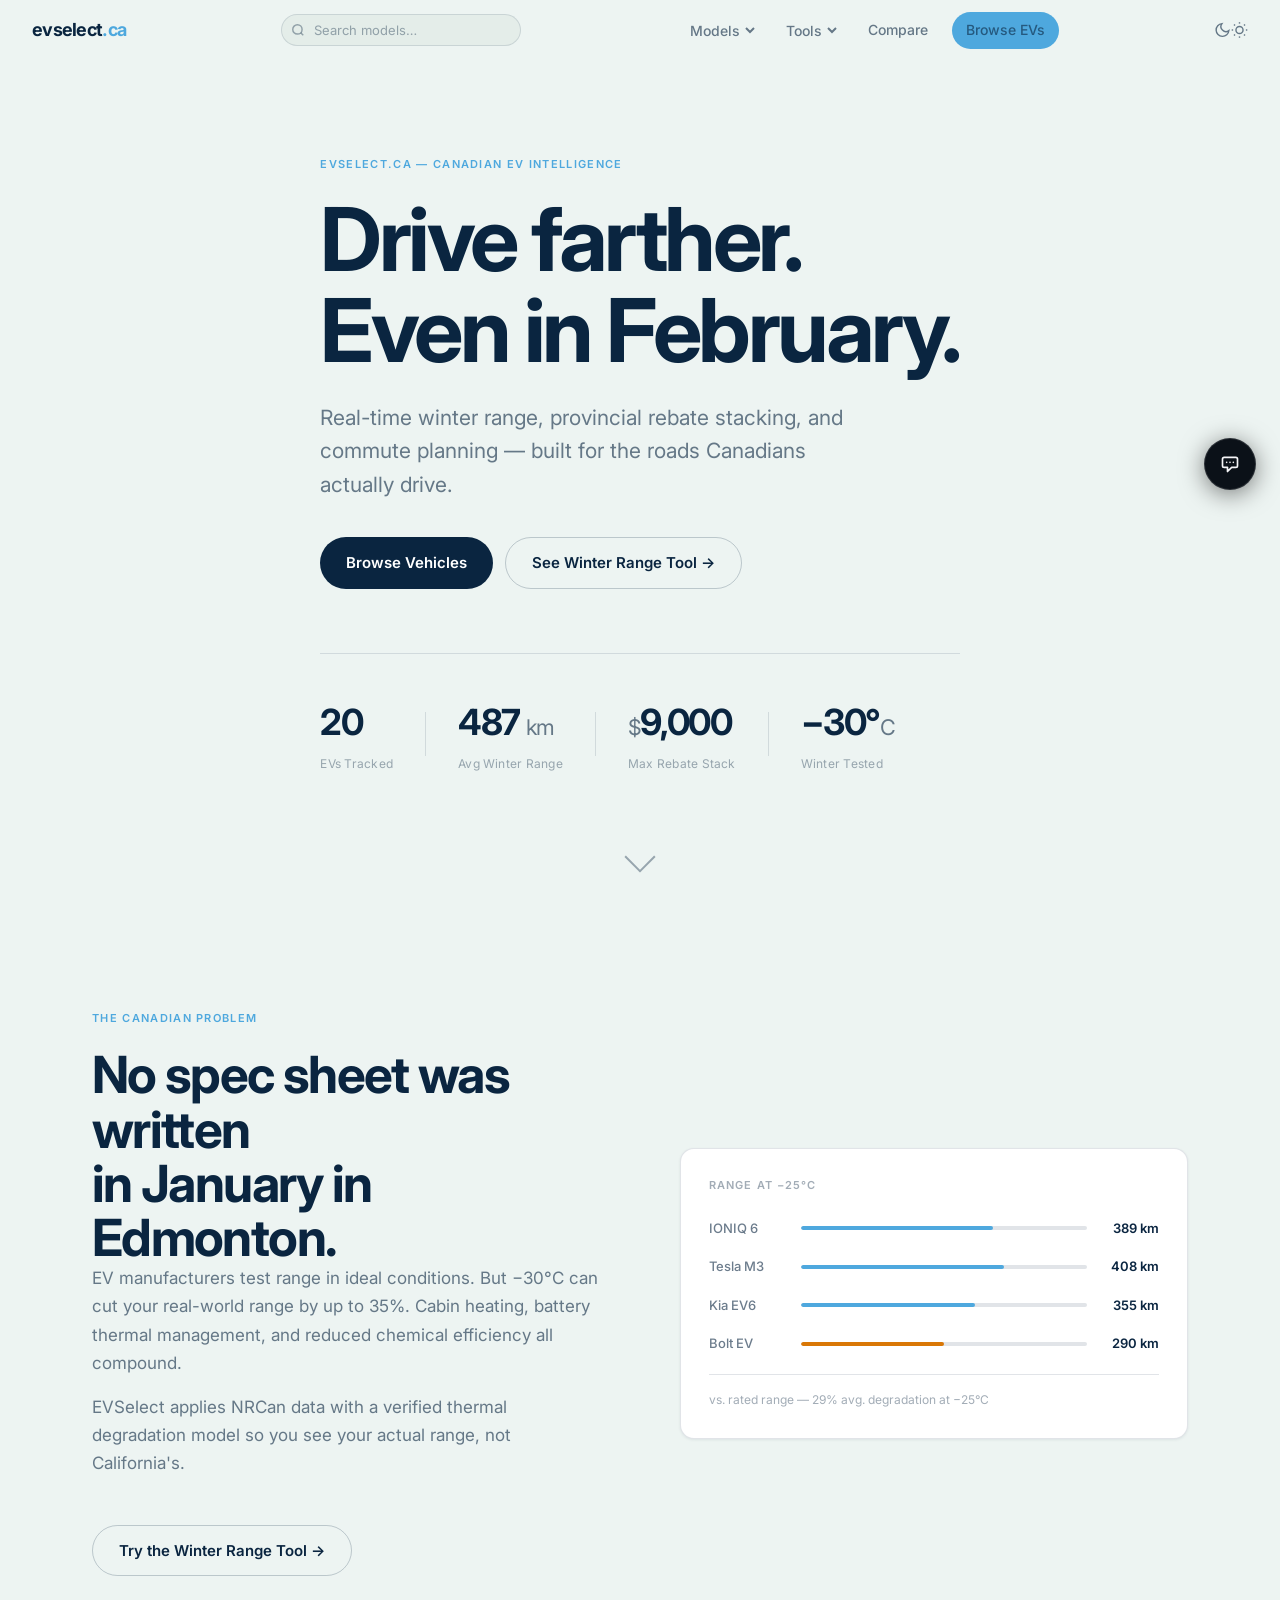
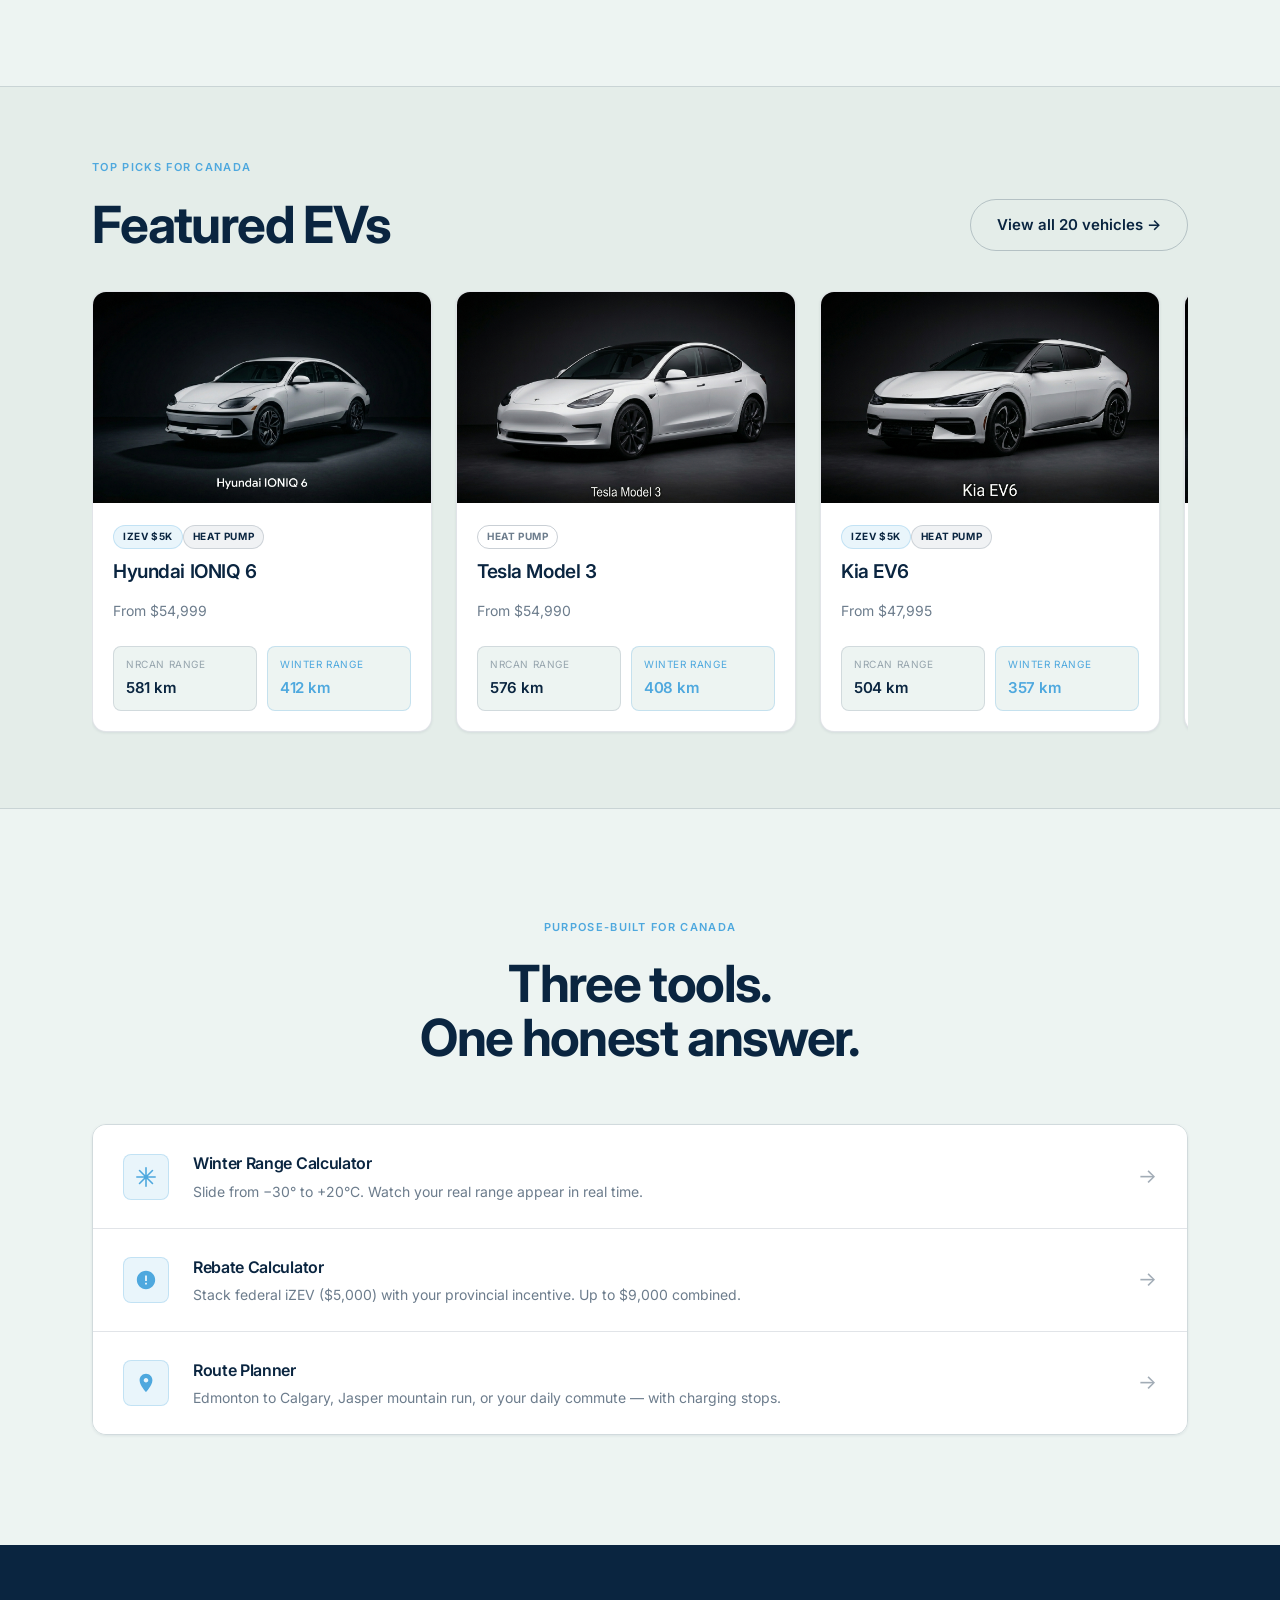
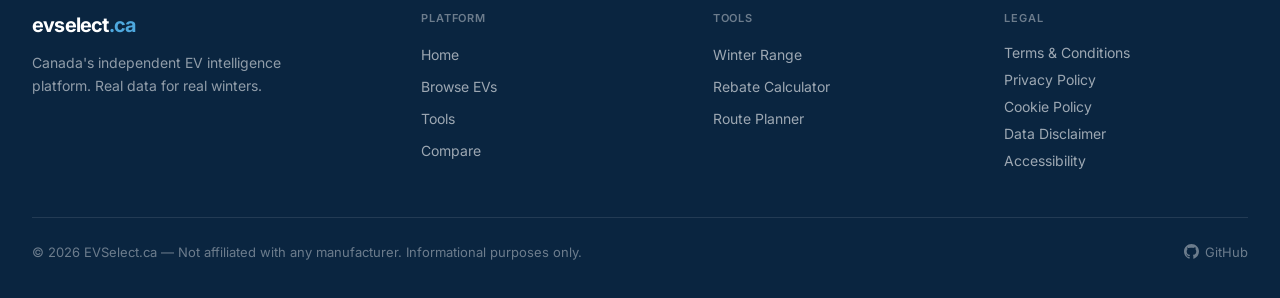
==== index.html @ baa6e37b "first commit" ====
<!DOCTYPE html>
<html lang="en">
<head>
  <meta charset="UTF-8"/>
  <meta name="viewport" content="width=device-width,initial-scale=1.0"/>
  <title>EVSelect.ca — Canada's EV Intelligence Platform</title>
  <meta name="description" content="Real-time EV winter range, provincial rebates, and commute planning for Canadian buyers."/>
  <meta name="author" content="EVSelect.ca"/>
  <meta property="og:title" content="EVSelect.ca — Canada's EV Intelligence Platform"/>
  <meta property="og:description" content="Real-time EV winter range, provincial rebates, and commute planning for Canadian buyers."/>
  <meta property="og:type" content="website"/>
  <meta name="robots" content="index,follow"/>
  <link rel="icon" type="image/png" href="evcarslogo.png"/>
  <link rel="preconnect" href="https://fonts.googleapis.com"/>
  <link rel="preconnect" href="https://fonts.gstatic.com" crossorigin/>
  <link href="https://fonts.googleapis.com/css2?family=Inter:ital,opsz,wght@0,14..32,300..800;1,14..32,400&display=swap" rel="stylesheet"/>
  <link rel="stylesheet" href="shared/style.css"/>
  <script>if(localStorage.getItem('evs-theme')==='dark')document.documentElement.setAttribute('data-theme','dark');</script>
</head>
<body class="page-index">
<nav id="evs-nav" role="navigation" aria-label="Main navigation">
  <div class="nav-inner">
    <a href="index.html" class="nav-logo" aria-label="EVSelect home">evselect<span>.ca</span></a>
    <div class="nav-search-wrap">
      <svg class="nav-search-icon" width="14" height="14" viewBox="0 0 24 24" fill="none" stroke="currentColor" stroke-width="2.5" aria-hidden="true"><circle cx="11" cy="11" r="8"/><path d="m21 21-4.35-4.35"/></svg>
      <input id="navSearchInput" type="search" class="nav-search" placeholder="Search models&#x2026;" autocomplete="off" aria-label="Search vehicles"/>
    </div>
    <div class="nav-links" id="navLinks">
      <div class="nav-dropdown-wrap" id="modelsDropdown">
        <button class="nav-dropdown-btn" aria-haspopup="true" aria-expanded="false" id="modelsBtn">
          Models
          <svg class="nav-dropdown-arrow" viewBox="0 0 12 12" fill="none" stroke="currentColor" stroke-width="2" aria-hidden="true"><path d="M2 4l4 4 4-4"/></svg>
        </button>
        <div class="nav-dropdown-menu" role="menu" id="modelsMenu">
          <div class="nav-dropdown-section">Browse All</div>
          <a href="vehicles.html" class="nav-dropdown-item" role="menuitem">All Electric Vehicles</a>
          <div class="nav-dropdown-divider"></div>
          <div class="nav-dropdown-section">Models</div>
          <a href="vehicles.html?q=Tesla+Model+Y" class="nav-dropdown-item" role="menuitem">Tesla Model Y</a>
          <a href="vehicles.html?q=Tesla+Model+3" class="nav-dropdown-item" role="menuitem">Tesla Model 3</a>
          <a href="vehicles.html?q=Hyundai+IONIQ+6" class="nav-dropdown-item" role="menuitem">Hyundai IONIQ 6</a>
          <a href="vehicles.html?q=Hyundai+IONIQ+5" class="nav-dropdown-item" role="menuitem">Hyundai IONIQ 5</a>
          <a href="vehicles.html?q=Kia+EV6" class="nav-dropdown-item" role="menuitem">Kia EV6</a>
          <a href="vehicles.html?q=Kia+EV9" class="nav-dropdown-item" role="menuitem">Kia EV9</a>
          <a href="vehicles.html?q=Chevrolet+Bolt" class="nav-dropdown-item" role="menuitem">Chevrolet Bolt EV</a>
          <a href="vehicles.html?q=Chevrolet+Equinox" class="nav-dropdown-item" role="menuitem">Chevrolet Equinox EV</a>
          <a href="vehicles.html?q=Ford+Mustang" class="nav-dropdown-item" role="menuitem">Ford Mustang Mach-E</a>
          <a href="vehicles.html?q=Volkswagen+ID.4" class="nav-dropdown-item" role="menuitem">Volkswagen ID.4</a>
          <a href="vehicles.html?q=Nissan+Ariya" class="nav-dropdown-item" role="menuitem">Nissan Ariya</a>
          <a href="vehicles.html?q=Nissan+LEAF" class="nav-dropdown-item" role="menuitem">Nissan LEAF</a>
          <a href="vehicles.html?q=BMW+i4" class="nav-dropdown-item" role="menuitem">BMW i4</a>
          <a href="vehicles.html?q=BMW+iX" class="nav-dropdown-item" role="menuitem">BMW iX</a>
          <a href="vehicles.html?q=Polestar+2" class="nav-dropdown-item" role="menuitem">Polestar 2</a>
          <a href="vehicles.html?q=Hyundai+Kona" class="nav-dropdown-item" role="menuitem">Hyundai Kona Electric</a>
          <a href="vehicles.html?q=Rivian+R1T" class="nav-dropdown-item" role="menuitem">Rivian R1T</a>
          <a href="vehicles.html?q=Subaru+Solterra" class="nav-dropdown-item" role="menuitem">Subaru Solterra</a>
          <a href="vehicles.html?q=Toyota+bZ4X" class="nav-dropdown-item" role="menuitem">Toyota bZ4X</a>
          <a href="vehicles.html?q=Volvo+EX40" class="nav-dropdown-item" role="menuitem">Volvo EX40</a>
          <a href="vehicles.html" class="nav-see-all">See all models &rarr;</a>
        </div>
      </div>
      <div class="nav-dropdown-wrap">
        <button class="nav-dropdown-btn" aria-haspopup="true" aria-expanded="false">
          Tools
          <svg class="nav-dropdown-arrow" viewBox="0 0 12 12" fill="none" stroke="currentColor" stroke-width="2" aria-hidden="true"><path d="M2 4l4 4 4-4"/></svg>
        </button>
        <div class="nav-dropdown-menu" role="menu">
          <div class="nav-dropdown-section">EV Tools</div>
          <a href="tools.html" class="nav-dropdown-item" role="menuitem">All Tools</a>
          <div class="nav-dropdown-divider"></div>
          <a href="tools.html#winter" class="nav-dropdown-item" role="menuitem">
            ❄️ Winter Range Calculator
          </a>
          <a href="tools.html#rebate" class="nav-dropdown-item" role="menuitem">
            💰 Rebate Calculator
          </a>
          <a href="tools.html#route" class="nav-dropdown-item" role="menuitem">
            🗺️ Route Planner
          </a>
        </div>
      </div><a href="compare.html">Compare</a>
      <a href="vehicles.html" class="nav-cta">Browse EVs</a>
    </div>
    <button class="nav-theme-btn" id="themeToggle" aria-label="Toggle dark/light mode">
      <svg class="icon-moon" width="18" height="18" viewBox="0 0 24 24" fill="none" stroke="currentColor" stroke-width="2" aria-hidden="true"><path d="M21 12.79A9 9 0 1 1 11.21 3 7 7 0 0 0 21 12.79z"/></svg>
      <svg class="icon-sun" width="18" height="18" viewBox="0 0 24 24" fill="none" stroke="currentColor" stroke-width="2" aria-hidden="true"><circle cx="12" cy="12" r="5"/><line x1="12" y1="1" x2="12" y2="3"/><line x1="12" y1="21" x2="12" y2="23"/><line x1="4.22" y1="4.22" x2="5.64" y2="5.64"/><line x1="18.36" y1="18.36" x2="19.78" y2="19.78"/><line x1="1" y1="12" x2="3" y2="12"/><line x1="21" y1="12" x2="23" y2="12"/><line x1="4.22" y1="19.78" x2="5.64" y2="18.36"/><line x1="18.36" y1="5.64" x2="19.78" y2="4.22"/></svg>
    </button>
    <button class="nav-mob" id="mobBtn" aria-label="Open menu" aria-expanded="false" aria-controls="navLinks">
      <svg width="22" height="22" viewBox="0 0 22 22" fill="none" stroke="currentColor" stroke-width="2" aria-hidden="true"><path d="M3 6h16M3 11h16M3 16h16"/></svg>
    </button>
  </div>
</nav>

<!-- ── HERO ──────────────────────────────────────────────── -->
<section class="hero" aria-labelledby="heroTitle">

  <div class="wrap hero-inner">
    <div class="eyebrow" data-reveal>evselect.ca &mdash; Canadian EV Intelligence</div>
    <h1 id="heroTitle" class="hero-title" data-reveal data-delay="1">
      Drive farther.<br>Even in February.
    </h1>
    <p class="hero-sub" data-reveal data-delay="2">
      Real-time winter range, provincial rebate stacking, and commute planning &mdash; built for the roads Canadians actually drive.
    </p>
    <div class="hero-ctas" data-reveal data-delay="3">
      <a href="vehicles.html" class="btn btn-primary">Browse Vehicles</a>
      <a href="tools.html" class="btn btn-ghost">See Winter Range Tool &rarr;</a>
    </div>
    <div class="hero-stats" data-reveal data-delay="4">
      <div class="hstat">
        <div class="hstat-num"><span class="count" data-to="20">0</span></div>
        <div class="hstat-label">EVs Tracked</div>
      </div>
      <div class="hstat-div" aria-hidden="true"></div>
      <div class="hstat">
        <div class="hstat-num"><span class="count" data-to="487">0</span> <span class="hstat-unit">km</span></div>
        <div class="hstat-label">Avg Winter Range</div>
      </div>
      <div class="hstat-div" aria-hidden="true"></div>
      <div class="hstat">
        <div class="hstat-num"><span class="hstat-unit">$</span><span class="count" data-to="9000">0</span></div>
        <div class="hstat-label">Max Rebate Stack</div>
      </div>
      <div class="hstat-div" aria-hidden="true"></div>
      <div class="hstat">
        <div class="hstat-num">&minus;30&deg;<span class="hstat-unit">C</span></div>
        <div class="hstat-label">Winter Tested</div>
      </div>
    </div>
  </div>
  <div class="scroll-cue" aria-hidden="true"><div class="sc-arrow"></div></div>
</section>

<!-- ── THE WINTER TRUTH ───────────────────────────────────── -->
<section class="section" id="winter-truth" aria-labelledby="winterTruthTitle">
  <div class="wrap">
    <div class="wt-grid">
      <div class="wt-text">
        <span class="eyebrow" data-reveal>The Canadian Problem</span>
        <h2 id="winterTruthTitle" class="section-title" data-reveal data-delay="1">
          No spec sheet was written<br>in January in Edmonton.
        </h2>
        <p class="wt-body" data-reveal data-delay="2">
          EV manufacturers test range in ideal conditions. But &minus;30&deg;C can cut your real-world range by up to 35%. Cabin heating, battery thermal management, and reduced chemical efficiency all compound.
        </p>
        <p class="wt-body" data-reveal data-delay="3">
          EVSelect applies NRCan data with a verified thermal degradation model so you see your actual range, not California's.
        </p>
        <a href="tools.html#winter" class="btn btn-ghost" data-reveal data-delay="4" style="margin-top:32px;display:inline-flex">Try the Winter Range Tool &rarr;</a>
      </div>
      <div class="wt-visual" data-reveal data-delay="2">
        <div class="wt-card">
          <div class="wt-card-label">Range at &minus;25&deg;C</div>
          <div class="wt-bars">
            <div class="wt-bar-row">
              <div class="wt-bar-name">IONIQ 6</div>
              <div class="wt-bar-track">
                <div class="wt-bar-fill" style="width:0%" data-w="67%"></div>
              </div>
              <div class="wt-bar-val">389 km</div>
            </div>
            <div class="wt-bar-row">
              <div class="wt-bar-name">Tesla M3</div>
              <div class="wt-bar-track">
                <div class="wt-bar-fill" style="width:0%" data-w="71%"></div>
              </div>
              <div class="wt-bar-val">408 km</div>
            </div>
            <div class="wt-bar-row">
              <div class="wt-bar-name">Kia EV6</div>
              <div class="wt-bar-track">
                <div class="wt-bar-fill" style="width:0%" data-w="61%"></div>
              </div>
              <div class="wt-bar-val">355 km</div>
            </div>
            <div class="wt-bar-row">
              <div class="wt-bar-name">Bolt EV</div>
              <div class="wt-bar-track">
                <div class="wt-bar-fill amber" style="width:0%" data-w="50%"></div>
              </div>
              <div class="wt-bar-val">290 km</div>
            </div>
          </div>
          <div class="wt-note">vs. rated range &mdash; 29% avg. degradation at &minus;25&deg;C</div>
        </div>
      </div>
    </div>
  </div>
</section>

<!-- ── FEATURED VEHICLES ──────────────────────────────────── -->
<section class="section-sm featured-section" aria-labelledby="featuredTitle">
  <div class="wrap">
    <div style="display:flex;align-items:flex-end;justify-content:space-between;margin-bottom:40px;flex-wrap:wrap;gap:16px">
      <div>
        <span class="eyebrow" data-reveal>Top Picks for Canada</span>
        <h2 id="featuredTitle" class="section-title" data-reveal data-delay="1">Featured EVs</h2>
      </div>
      <a href="vehicles.html" class="btn btn-ghost" data-reveal data-delay="2">View all 20 vehicles &rarr;</a>
    </div>
    <div class="carousel" id="featuredCarousel" role="list" aria-label="Featured electric vehicles">
      <div class="carousel-item ev-card" role="listitem">
        <div class="ev-card-img-wrap"><img src="IONIQ6WM.png" alt="Hyundai IONIQ 6" class="ev-card-img" loading="lazy" onerror="this.src='evcarslogo.png';this.style.objectFit='contain';this.style.padding='32px';this.style.opacity='.3'"/></div>
        <div class="ev-card-body">
          <div class="ev-card-meta"><span class="badge badge-g">iZEV $5k</span><span class="badge badge-b">Heat Pump</span></div>
          <h3 class="card-title">Hyundai IONIQ 6</h3>
          <p class="fg2" style="font-size:14px;margin-top:4px">From $54,999</p>
          <div class="stat-grid" style="margin-top:12px">
            <div class="stat-cell"><div class="stat-label">NRCan Range</div><div class="stat-val">581 km</div></div>
            <div class="stat-cell" style="border-color:var(--accent-g)"><div class="stat-label" style="color:var(--accent)">Winter Range</div><div class="stat-val" style="color:var(--accent)">412 km</div></div>
          </div>
        </div>
      </div>
      <div class="carousel-item ev-card" role="listitem">
        <div class="ev-card-img-wrap"><img src="TeslaModel3WM.png" alt="Tesla Model 3" class="ev-card-img" loading="lazy" onerror="this.src='evcarslogo.png';this.style.objectFit='contain';this.style.padding='32px';this.style.opacity='.3'"/></div>
        <div class="ev-card-body">
          <div class="ev-card-meta"><span class="badge badge-o">Heat Pump</span></div>
          <h3 class="card-title">Tesla Model 3</h3>
          <p class="fg2" style="font-size:14px;margin-top:4px">From $54,990</p>
          <div class="stat-grid" style="margin-top:12px">
            <div class="stat-cell"><div class="stat-label">NRCan Range</div><div class="stat-val">576 km</div></div>
            <div class="stat-cell" style="border-color:var(--accent-g)"><div class="stat-label" style="color:var(--accent)">Winter Range</div><div class="stat-val" style="color:var(--accent)">408 km</div></div>
          </div>
        </div>
      </div>
      <div class="carousel-item ev-card" role="listitem">
        <div class="ev-card-img-wrap"><img src="KiaEV6WM.png" alt="Kia EV6" class="ev-card-img" loading="lazy" onerror="this.src='evcarslogo.png';this.style.objectFit='contain';this.style.padding='32px';this.style.opacity='.3'"/></div>
        <div class="ev-card-body">
          <div class="ev-card-meta"><span class="badge badge-g">iZEV $5k</span><span class="badge badge-b">Heat Pump</span></div>
          <h3 class="card-title">Kia EV6</h3>
          <p class="fg2" style="font-size:14px;margin-top:4px">From $47,995</p>
          <div class="stat-grid" style="margin-top:12px">
            <div class="stat-cell"><div class="stat-label">NRCan Range</div><div class="stat-val">504 km</div></div>
            <div class="stat-cell" style="border-color:var(--accent-g)"><div class="stat-label" style="color:var(--accent)">Winter Range</div><div class="stat-val" style="color:var(--accent)">357 km</div></div>
          </div>
        </div>
      </div>
      <div class="carousel-item ev-card" role="listitem">
        <div class="ev-card-img-wrap"><img src="BMWi4WM.png" alt="BMW i4" class="ev-card-img" loading="lazy" onerror="this.src='evcarslogo.png';this.style.objectFit='contain';this.style.padding='32px';this.style.opacity='.3'"/></div>
        <div class="ev-card-body">
          <div class="ev-card-meta"><span class="badge badge-b">Heat Pump</span></div>
          <h3 class="card-title">BMW i4</h3>
          <p class="fg2" style="font-size:14px;margin-top:4px">From $72,900</p>
          <div class="stat-grid" style="margin-top:12px">
            <div class="stat-cell"><div class="stat-label">NRCan Range</div><div class="stat-val">590 km</div></div>
            <div class="stat-cell" style="border-color:var(--accent-g)"><div class="stat-label" style="color:var(--accent)">Winter Range</div><div class="stat-val" style="color:var(--accent)">418 km</div></div>
          </div>
        </div>
      </div>
    </div>
  </div>
</section>

<!-- ── TOOL TEASERS ───────────────────────────────────────── -->
<section class="section" aria-labelledby="toolsTitle">
  <div class="wrap">
    <div style="text-align:center;margin-bottom:60px">
      <span class="eyebrow" data-reveal>Purpose-Built for Canada</span>
      <h2 id="toolsTitle" class="section-title" data-reveal data-delay="1">Three tools.<br>One honest answer.</h2>
    </div>
    <div class="tools-teasers">
      <a href="tools.html#winter" class="tt-card" data-reveal>
        <div class="tt-icon">
          <svg width="22" height="22" viewBox="0 0 24 24" fill="none" stroke="currentColor" stroke-width="1.75" aria-hidden="true"><path stroke-linecap="round" stroke-linejoin="round" d="M12 2v20M4.93 4.93l14.14 14.14M2 12h20M4.93 19.07 19.07 4.93"/></svg>
        </div>
        <div>
          <div class="tt-title">Winter Range Calculator</div>
          <div class="tt-desc">Slide from &minus;30&deg; to +20&deg;C. Watch your real range appear in real time.</div>
        </div>
        <div class="tt-arrow">&rarr;</div>
      </a>
      <a href="tools.html#rebate" class="tt-card" data-reveal data-delay="1">
        <div class="tt-icon">
          <svg width="22" height="22" viewBox="0 0 24 24" fill="currentColor" aria-hidden="true"><path d="M12 2C6.48 2 2 6.48 2 12s4.48 10 10 10 10-4.48 10-10S17.52 2 12 2zm1 15h-2v-2h2v2zm0-4h-2V7h2v6z"/></svg>
        </div>
        <div>
          <div class="tt-title">Rebate Calculator</div>
          <div class="tt-desc">Stack federal iZEV ($5,000) with your provincial incentive. Up to $9,000 combined.</div>
        </div>
        <div class="tt-arrow">&rarr;</div>
      </a>
      <a href="tools.html#route" class="tt-card" data-reveal data-delay="2">
        <div class="tt-icon">
          <svg width="22" height="22" viewBox="0 0 24 24" fill="currentColor" aria-hidden="true"><path d="M12 2C8.13 2 5 5.13 5 9c0 5.25 7 13 7 13s7-7.75 7-13c0-3.87-3.13-7-7-7zm0 9.5c-1.38 0-2.5-1.12-2.5-2.5s1.12-2.5 2.5-2.5 2.5 1.12 2.5 2.5-1.12 2.5-2.5 2.5z"/></svg>
        </div>
        <div>
          <div class="tt-title">Route Planner</div>
          <div class="tt-desc">Edmonton to Calgary, Jasper mountain run, or your daily commute &mdash; with charging stops.</div>
        </div>
        <div class="tt-arrow">&rarr;</div>
      </a>
    </div>
  </div>
</section>

<style>
/* ── INDEX PAGE ── */
.hero{
  min-height:100svh;display:flex;align-items:center;
  padding:calc(var(--nav-h) + 48px) 0 80px;
  position:relative;
}
.hero-inner{position:relative;z-index:1}
.hero-title{margin-bottom:24px}
.hero-sub{
  font-size:clamp(17px,2.2vw,21px);color:var(--fg2);
  max-width:560px;line-height:1.6;margin-bottom:36px;
}
.hero-ctas{display:flex;gap:12px;flex-wrap:wrap;margin-bottom:64px}
.hero-stats{
  display:flex;align-items:center;gap:32px;flex-wrap:wrap;
  padding-top:40px;border-top:1px solid var(--border);
}
.hstat-num{font-size:clamp(24px,3.2vw,36px);font-weight:700;letter-spacing:-.04em;color:var(--navy)}
.hstat-unit{font-size:.6em;font-weight:400;color:var(--fg2)}
.hstat-label{font-size:12px;color:var(--fg3);margin-top:4px;letter-spacing:.02em}
.hstat-div{width:1px;height:44px;background:var(--border);flex-shrink:0}
@media(max-width:560px){.hstat-div{display:none}.hero-stats{gap:20px}}
.scroll-cue{
  position:absolute;bottom:32px;left:50%;translate:-50% 0;
  display:flex;flex-direction:column;align-items:center;
}
.sc-arrow{
  width:22px;height:22px;border-right:2px solid var(--fg3);
  border-bottom:2px solid var(--fg3);transform:rotate(45deg);
  animation:bounce 2s ease-in-out infinite;
}
@keyframes bounce{0%,100%{translate:0 0}50%{translate:0 8px}}
/* winter truth */
.wt-grid{display:grid;grid-template-columns:1fr 1fr;gap:80px;align-items:center}
@media(max-width:840px){.wt-grid{grid-template-columns:1fr;gap:48px}}
.wt-body{font-size:17px;color:var(--fg2);line-height:1.65;margin-bottom:16px}
.wt-card{
  background:var(--card);border:1px solid var(--border);
  border-radius:var(--r);padding:28px;box-shadow:var(--shadow-sm);
}
.wt-card-label{font-size:11px;font-weight:600;letter-spacing:.1em;text-transform:uppercase;color:var(--fg3);margin-bottom:24px}
.wt-bars{display:flex;flex-direction:column;gap:18px}
.wt-bar-row{display:grid;grid-template-columns:80px 1fr 60px;align-items:center;gap:12px}
.wt-bar-name{font-size:13px;font-weight:500;color:var(--fg2)}
.wt-bar-track{height:4px;background:var(--border);border-radius:99px;overflow:hidden}
.wt-bar-fill{height:100%;background:var(--accent);border-radius:99px;transition:width 1.2s cubic-bezier(.16,1,.3,1)}
.wt-bar-fill.amber{background:#d97706}
.wt-bar-val{font-size:13px;font-weight:600;color:var(--navy);text-align:right}
.wt-note{font-size:12px;color:var(--fg3);margin-top:20px;padding-top:16px;border-top:1px solid var(--border)}
/* featured */
.featured-section{background:var(--bg2);border-top:1px solid var(--border);border-bottom:1px solid var(--border)}
/* tool teasers */
.tools-teasers{display:flex;flex-direction:column;border:1px solid var(--border);border-radius:var(--r);overflow:hidden;box-shadow:var(--shadow-sm)}
.tt-card{
  display:flex;align-items:center;gap:24px;padding:26px 30px;
  background:var(--card);border:none;
  transition:background .2s;
  text-decoration:none;color:var(--navy);
}
.tt-card:hover{background:var(--bg2)}
.tt-card+.tt-card{border-top:1px solid var(--border)}
.tt-icon{
  width:46px;height:46px;border-radius:var(--r-sm);
  background:var(--accent-d);border:1px solid var(--accent-g);
  color:var(--accent);display:flex;align-items:center;justify-content:center;
  flex-shrink:0;
}
.tt-title{font-size:16px;font-weight:600;letter-spacing:-.02em;margin-bottom:4px;color:var(--navy)}
.tt-desc{font-size:14px;color:var(--fg2);line-height:1.5}
.tt-arrow{margin-left:auto;font-size:20px;color:var(--fg3);flex-shrink:0;transition:transform .2s,color .2s}
.tt-card:hover .tt-arrow{transform:translateX(4px);color:var(--accent)}
@media(max-width:560px){.tt-card{flex-wrap:wrap;gap:16px}.tt-arrow{display:none}}
/* counter */
.count{display:inline-block}
</style>
<script>
// Counter animation triggered on reveal
(function(){
  function animateCounter(el) {
    var to = +el.dataset.to;
    var dur = 1600;
    var start = performance.now();
    function tick(now) {
      var p = Math.min((now-start)/dur, 1);
      var e = 1 - Math.pow(1-p, 3);
      el.textContent = Math.round(to * e).toLocaleString('en-CA');
      if(p < 1) requestAnimationFrame(tick);
    }
    requestAnimationFrame(tick);
  }
  var obs = new IntersectionObserver(function(entries){
    entries.forEach(function(e){
      if(e.isIntersecting){
        animateCounter(e.target);
        obs.unobserve(e.target);
      }
    });
  }, {threshold: 0.5});
  function init(){
    document.querySelectorAll('.count[data-to]').forEach(function(el){ obs.observe(el); });
  }
  if(document.readyState==='loading') document.addEventListener('DOMContentLoaded',init); else init();
})();

// Animate winter bars when they scroll in
(function(){
  var obs2 = new IntersectionObserver(function(entries){
    entries.forEach(function(e){
      if(e.isIntersecting){
        e.target.querySelectorAll('.wt-bar-fill').forEach(function(b){
          b.style.width = b.dataset.w;
        });
        obs2.unobserve(e.target);
      }
    });
  }, {threshold:.3});
  function init(){
    var wc = document.querySelector('.wt-card');
    if(wc) obs2.observe(wc);
  }
  if(document.readyState==='loading') document.addEventListener('DOMContentLoaded',init); else init();
})();
</script>
<footer>
  <div class="wrap-wide footer-inner">
    <div class="footer-top">
      <div>
        <div class="footer-brand-name">evselect<span>.ca</span></div>
        <p class="footer-brand-desc">Canada&#39;s independent EV intelligence platform. Real data for real winters.</p>
      </div>
      <div>
        <div class="footer-col-title">Platform</div>
        <div class="footer-links">
          <a href="index.html">Home</a>
          <a href="vehicles.html">Browse EVs</a>
          <a href="tools.html">Tools</a>
          <a href="compare.html">Compare</a>
        </div>
      </div>
      <div>
        <div class="footer-col-title">Tools</div>
        <div class="footer-links">
          <a href="tools.html#winter">Winter Range</a>
          <a href="tools.html#rebate">Rebate Calculator</a>
          <a href="tools.html#route">Route Planner</a>
        </div>
      </div>
      <div>
        <div class="footer-col-title">Legal</div>
        <div class="footer-links">
          <button onclick="openPolicy('terms')">Terms &amp; Conditions</button>
          <button onclick="openPolicy('privacy')">Privacy Policy</button>
          <button onclick="openPolicy('cookie')">Cookie Policy</button>
          <button onclick="openPolicy('disclaimer')">Data Disclaimer</button>
          <button onclick="openPolicy('accessibility')">Accessibility</button>
        </div>
      </div>
    </div>
    <div class="footer-bottom">
      <span class="footer-copy">&copy; <span id="footerYear"></span> EVSelect.ca &mdash; Not affiliated with any manufacturer. Informational purposes only.</span>
      <a href="https://github.com/GS-Codes0/NewEvWebsite" target="_blank" rel="noopener" class="footer-copy" style="display:flex;align-items:center;gap:6px">
        <svg width="15" height="15" viewBox="0 0 24 24" fill="currentColor" aria-hidden="true"><path d="M12 0C5.37 0 0 5.37 0 12c0 5.3 3.438 9.8 8.205 11.385.6.113.82-.258.82-.577 0-.285-.01-1.04-.015-2.04-3.338.724-4.042-1.61-4.042-1.61C4.422 18.07 3.633 17.7 3.633 17.7c-1.087-.744.084-.729.084-.729 1.205.084 1.838 1.236 1.838 1.236 1.07 1.835 2.809 1.305 3.495.998.108-.776.417-1.305.76-1.605-2.665-.3-5.466-1.332-5.466-5.93 0-1.31.465-2.38 1.235-3.22-.135-.303-.54-1.523.105-3.176 0 0 1.005-.322 3.3 1.23.96-.267 1.98-.399 3-.405 1.02.006 2.04.138 3 .405 2.28-1.552 3.285-1.23 3.285-1.23.645 1.653.24 2.873.12 3.176.765.84 1.23 1.91 1.23 3.22 0 4.61-2.805 5.625-5.475 5.92.42.36.81 1.096.81 2.22 0 1.606-.015 2.896-.015 3.286 0 .315.21.69.825.57C20.565 21.795 24 17.295 24 12c0-6.63-5.37-12-12-12"/></svg>
        GitHub
      </a>
    </div>
  </div>
</footer>

<div id="policy-modal" role="dialog" aria-modal="true" aria-labelledby="policyTitle">
  <div class="modal-backdrop" onclick="closePolicy()"></div>
  <div class="modal-box">
    <div class="modal-hd">
      <h2 id="policyTitle"></h2>
      <button class="modal-close" onclick="closePolicy()" aria-label="Close">&times;</button>
    </div>
    <div class="modal-body" id="policyBody"></div>
    <div class="modal-ft">
      <button class="btn btn-primary btn-sm" onclick="closePolicy()">Close</button>
    </div>
  </div>
</div>

<script src="shared/data.js"></script>
<script src="shared/chat.js"></script>
<script>
// Theme toggle
(function(){
  var saved = localStorage.getItem('evs-theme');
  if(saved === 'dark') document.documentElement.setAttribute('data-theme','dark');
  var btn = document.getElementById('themeToggle');
  if(btn) btn.addEventListener('click', function(){
    var isDark = document.documentElement.getAttribute('data-theme') === 'dark';
    document.documentElement.setAttribute('data-theme', isDark ? 'light' : 'dark');
    localStorage.setItem('evs-theme', isDark ? 'light' : 'dark');
  });
})();

// Nav scroll + mobile
(function(){
  var nav = document.getElementById('evs-nav');
  var links = document.getElementById('navLinks');
  var btn = document.getElementById('mobBtn');
  window.addEventListener('scroll', function(){ nav.classList.toggle('scrolled', window.scrollY > 20); }, {passive:true});
  if(btn) btn.addEventListener('click', function(){
    var o = links.classList.toggle('open');
    btn.setAttribute('aria-expanded', o);
  });
  var path = location.pathname.split('/').pop() || 'index.html';
  document.querySelectorAll('.nav-links a:not(.nav-cta)').forEach(function(a){
    if(a.getAttribute('href') === path) a.classList.add('active');
  });
  var fy = document.getElementById('footerYear');
  if(fy) fy.textContent = new Date().getFullYear();

  // Nav search bar
  var navSearch = document.getElementById('navSearchInput');
  if(navSearch){
    navSearch.addEventListener('keydown', function(e){
      if(e.key === 'Enter' && this.value.trim()){
        window.location.href = 'vehicles.html?q=' + encodeURIComponent(this.value.trim());
      }
    });
  }
})();

// Scroll reveal
(function(){
  var obs = new IntersectionObserver(function(entries){
    entries.forEach(function(e){ if(e.isIntersecting){ e.target.classList.add('in'); obs.unobserve(e.target); } });
  }, {threshold:0.08});
  function init(){ document.querySelectorAll('[data-reveal]').forEach(function(el){ obs.observe(el); }); }
  if(document.readyState==='loading') document.addEventListener('DOMContentLoaded',init); else init();
})();

// Policies
var POLICIES = {
  terms:{title:'Terms & Conditions',body:'<p style="color:var(--fg3);font-size:13px;margin-bottom:16px">Last updated: September 2026</p><h3>1. Acceptance</h3><p>By accessing EVSelect.ca you accept these Terms. If you disagree, do not use this platform.</p><h3>2. Data Accuracy</h3><p>Vehicle range figures are NRCan official ratings. Winter range estimates use a simplified thermal degradation model. <strong>Do not rely solely on these estimates for critical journey safety decisions.</strong></p><h3>3. Rebate Information</h3><p>Based on publicly available government data and may be outdated. Always verify directly with Transport Canada or your provincial ministry before purchasing.</p><h3>4. No Financial Advice</h3><p>All content is for informational purposes only and does not constitute financial, legal, or purchasing advice.</p><h3>5. Limitation of Liability</h3><p>EVSelect is not liable for any damages resulting from platform use, including range errors, rebate inaccuracies, or service interruptions.</p><h3>6. Governing Law</h3><p>Governed by the laws of Alberta, Canada.</p>'},
  privacy:{title:'Privacy Policy',body:'<p style="color:var(--fg3);font-size:13px;margin-bottom:16px">Last updated: September 2026 &mdash; PIPEDA Compliant</p><h3>What We Collect</h3><ul><li>Anonymised usage data via server logs (consent-based analytics only)</li><li>AI assistant chat messages (processed by Hugging Face free API)</li><li>Cookie consent preference stored in browser localStorage</li></ul><h3>What We Do NOT Collect</h3><p>We do not collect names, emails, payment info, or government IDs. We do not sell your data.</p><h3>Your PIPEDA Rights</h3><p>You may access information we hold, request corrections, withdraw consent, or file a complaint with the Office of the Privacy Commissioner of Canada.</p>'},
  cookie:{title:'Cookie Policy',body:'<h3>Cookies We Use</h3><table><thead><tr><th>Cookie</th><th>Purpose</th><th>Type</th></tr></thead><tbody><tr><td>evs_consent</td><td>Consent preference</td><td>Essential</td></tr><tr><td>_ga, _gid</td><td>Analytics (if enabled)</td><td>Optional</td></tr></tbody></table><h3>localStorage</h3><p>We use browser localStorage for your preference. This is not transmitted to our servers.</p>'},
  disclaimer:{title:'Data Disclaimer',body:'<h3>Vehicle Range</h3><p>NRCan official ratings for the best available trim. Real-world range varies by temperature, speed, cargo, HVAC, and battery age.</p><h3>Winter Range Calculator</h3><p>Uses a simplified linear model (0% loss at 0&deg;C, 35% at &minus;30&deg;C). <strong>Do not use as your only planning tool for critical winter journeys.</strong></p><h3>Rebate Information</h3><p>Verify directly with: <a href="https://tc.canada.ca" target="_blank">Transport Canada iZEV</a>, <a href="https://goelectricbc.gov.bc.ca" target="_blank">Go Electric BC</a>, <a href="https://vehiculeselectriques.gouv.qc.ca" target="_blank">Roulez Vert QC</a>.</p>'},
  accessibility:{title:'Accessibility Statement',body:'<p>EVSelect strives to conform to WCAG 2.1 Level AA.</p><h3>Features Implemented</h3><ul><li>Semantic HTML5 heading hierarchy</li><li>ARIA labels on all interactive elements</li><li>Full keyboard navigability</li><li>High-contrast dark mode</li><li>Focus-visible styles</li><li>Alt text on all images</li><li>aria-live regions on dynamic content</li></ul><h3>Feedback</h3><p>Report issues via <a href="https://github.com/GS-Codes0/NewEvWebsite" target="_blank">GitHub</a>. We respond within 5 business days.</p>'}
};
function openPolicy(k){
  var p=POLICIES[k]; if(!p) return;
  document.getElementById('policyTitle').textContent=p.title;
  document.getElementById('policyBody').innerHTML=p.body;
  document.getElementById('policy-modal').classList.add('open');
  document.body.style.overflow='hidden';
}
function closePolicy(){
  document.getElementById('policy-modal').classList.remove('open');
  document.body.style.overflow='';
}
document.addEventListener('keydown',function(e){ if(e.key==='Escape') closePolicy(); });
</script>
</body>
</html>
---- shared/style.css ----
/* ── EVSelect.ca Design System — Canadian Glacier Palette ───── */
:root {
  /* Colour tokens — LIGHT MODE */
  --bg:        #EDF4F2;
  --bg2:       #E4EDE9;
  --bg3:       #DAE6E2;
  --navy:      #0A2540;
  --navy-mid:  #0E3259;
  --navy-lt:   rgba(10,37,64,0.06);
  --accent:    #4EA8DE;
  --accent-d:  rgba(78,168,222,0.12);
  --accent-g:  rgba(78,168,222,0.25);

  /* Foreground */
  --fg:        #0A2540;
  --fg2:       rgba(10,37,64,0.60);
  --fg3:       rgba(10,37,64,0.38);

  /* Borders */
  --border:    rgba(10,37,64,0.12);
  --border2:   rgba(10,37,64,0.22);

  /* Surfaces */
  --card:      #FFFFFF;
  --card-h:    #F5FAF8;

  /* Radius & spacing */
  --r:         14px;
  --r-sm:      8px;
  --nav-h:     62px;
  --max:       1160px;
  --maxw:      1440px;

  /* Shadows — clean, no glow */
  --shadow-sm: 0 1px 3px rgba(10,37,64,0.08);
  --shadow-md: 0 4px 16px rgba(10,37,64,0.10);
  --shadow-lg: 0 12px 40px rgba(10,37,64,0.14);

  /* Nav */
  --nav-bg:    rgba(237,244,242,0.97);
  --nav-scrolled-bg: rgba(237,244,242,0.94);
}

/* ── DARK MODE ── */
[data-theme="dark"] {
  --bg:        #0D1117;
  --bg2:       #161B22;
  --bg3:       #1C2330;
  --navy:      #E6EDF3;
  --navy-mid:  #CDD9E5;
  --navy-lt:   rgba(230,237,243,0.08);
  --accent:    #58A6FF;
  --accent-d:  rgba(88,166,255,0.12);
  --accent-g:  rgba(88,166,255,0.25);

  --fg:        #E6EDF3;
  --fg2:       rgba(230,237,243,0.65);
  --fg3:       rgba(230,237,243,0.40);

  --border:    rgba(230,237,243,0.10);
  --border2:   rgba(230,237,243,0.18);

  --card:      #161B22;
  --card-h:    #1C2330;

  --shadow-sm: 0 1px 3px rgba(0,0,0,0.30);
  --shadow-md: 0 4px 16px rgba(0,0,0,0.35);
  --shadow-lg: 0 12px 40px rgba(0,0,0,0.50);

  --nav-bg:    rgba(13,17,23,0.97);
  --nav-scrolled-bg: rgba(13,17,23,0.94);
}

/* ── RESET ── */
*,*::before,*::after{box-sizing:border-box;margin:0;padding:0}
html{scroll-behavior:smooth;font-size:16px}
body{
  background:var(--bg);color:var(--fg);
  font-family:'Inter',-apple-system,BlinkMacSystemFont,'Helvetica Neue',sans-serif;
  font-size:17px;line-height:1.58;
  -webkit-font-smoothing:antialiased;
  -moz-osx-font-smoothing:grayscale;
  overflow-x:hidden;
  transition:background .3s,color .3s;
}
img{display:block;max-width:100%;image-rendering:high-quality;-webkit-backface-visibility:hidden;backface-visibility:hidden}
a{color:inherit;text-decoration:none}
button{cursor:pointer;font-family:inherit;border:none;background:none}
select,input,textarea{font-family:inherit}
::-webkit-scrollbar{width:5px;height:5px}
::-webkit-scrollbar-track{background:var(--bg)}
::-webkit-scrollbar-thumb{background:rgba(10,37,64,0.18);border-radius:99px}
::-webkit-scrollbar-thumb:hover{background:var(--accent)}
:focus-visible{outline:2px solid var(--accent);outline-offset:3px;border-radius:var(--r-sm)}

/* ── TYPOGRAPHY ── */
.eyebrow{
  font-size:11px;font-weight:600;letter-spacing:0.12em;
  text-transform:uppercase;color:var(--accent);
  display:block;margin-bottom:20px;
}
.hero-title{
  font-size:clamp(42px,7.5vw,88px);
  font-weight:700;letter-spacing:-0.04em;line-height:1.04;
  color:var(--navy);
}
.section-title{
  font-size:clamp(30px,4vw,54px);
  font-weight:700;letter-spacing:-0.032em;line-height:1.06;
  color:var(--navy);
}
.card-title{font-size:19px;font-weight:600;letter-spacing:-0.022em;line-height:1.2;color:var(--navy)}
h1,h2,h3,h4{letter-spacing:-0.03em;line-height:1.06;color:var(--navy)}
p{color:var(--fg2)}
.fg2{color:var(--fg2)} .fg3{color:var(--fg3)} .accent{color:var(--accent)}

/* ── NAV ── */
#evs-nav{
  position:fixed;top:0;left:0;right:0;z-index:200;
  height:var(--nav-h);display:flex;align-items:center;
  transition:background .3s,border-color .3s,box-shadow .3s;
  border-bottom:1px solid transparent;
  background:var(--nav-bg);
}
#evs-nav.scrolled{
  background:var(--nav-scrolled-bg);
  backdrop-filter:blur(16px);
  -webkit-backdrop-filter:blur(16px);
  border-bottom-color:var(--border);
  box-shadow:var(--shadow-sm);
}
.nav-inner{
  max-width:var(--maxw);margin:0 auto;width:100%;
  padding:0 32px;display:flex;align-items:center;justify-content:space-between;gap:16px;
}
.nav-logo{font-size:18px;font-weight:700;letter-spacing:-0.04em;color:var(--navy)}
.nav-logo span{color:var(--accent)}
.nav-links{display:flex;align-items:center;gap:2px}
.nav-links a{
  font-size:14px;font-weight:500;color:var(--fg2);
  padding:7px 14px;border-radius:99px;
  transition:color .2s,background .2s;
}
.nav-links a:hover{color:var(--navy);background:var(--navy-lt)}
.nav-links a.active{color:var(--navy);background:var(--navy-lt)}
.nav-cta{
  font-size:13px;font-weight:600;color:#fff;
  background:var(--accent);padding:8px 18px;border-radius:99px;
  margin-left:8px;transition:opacity .2s,transform .15s;
}
.nav-cta:hover{opacity:.88;transform:scale(.98)}
.nav-mob{display:none;padding:4px;color:var(--navy)}

/* ── NAV SEARCH ── */
.nav-search-wrap{
  flex:1;max-width:240px;position:relative;
}
.nav-search-icon{
  position:absolute;left:10px;top:50%;translate:0 -50%;
  color:var(--fg3);pointer-events:none;
}
.nav-search{
  background:var(--bg2);border:1.5px solid var(--border);
  border-radius:99px;color:var(--fg);font-size:13px;
  padding:7px 12px 7px 32px;outline:none;width:100%;
  transition:border-color .2s,background .2s;
}
.nav-search:focus{border-color:var(--accent);background:var(--card)}
.nav-search::placeholder{color:var(--fg3)}

/* ── NAV THEME TOGGLE ── */
.nav-theme-btn{
  display:flex;align-items:center;justify-content:center;
  width:34px;height:34px;border-radius:99px;
  color:var(--fg2);transition:background .2s,color .2s;
  flex-shrink:0;
}
.nav-theme-btn:hover{background:var(--navy-lt);color:var(--navy)}
.nav-theme-btn svg{display:block}
.icon-sun{display:none}
.icon-moon{display:block}
[data-theme="dark"] .icon-sun{display:block}
[data-theme="dark"] .icon-moon{display:none}

/* ── MODELS DROPDOWN ── */
.nav-dropdown-wrap{
  position:relative;
}
.nav-dropdown-btn{
  display:flex;align-items:center;gap:4px;
  font-size:14px;font-weight:500;color:var(--fg2);
  padding:7px 14px;border-radius:99px;
  transition:color .2s,background .2s;
  cursor:pointer;background:none;border:none;
  font-family:inherit;
}
.nav-dropdown-btn:hover,.nav-dropdown-wrap:hover .nav-dropdown-btn{
  color:var(--navy);background:var(--navy-lt);
}
.nav-dropdown-btn.active{color:var(--navy);background:var(--navy-lt)}
.nav-dropdown-arrow{
  width:12px;height:12px;
  transition:transform .2s;
  flex-shrink:0;
}
.nav-dropdown-wrap:hover .nav-dropdown-arrow{
  transform:rotate(180deg);
}
.nav-dropdown-menu{
  position:absolute;top:calc(100% + 8px);left:0;
  background:var(--card);
  border:1px solid var(--border2);
  border-radius:var(--r);
  box-shadow:var(--shadow-lg);
  min-width:210px;
  padding:6px;
  opacity:0;visibility:hidden;
  transform:translateY(-8px);
  transition:opacity .18s,transform .18s,visibility .18s;
  z-index:300;
  max-height:420px;
  overflow-y:auto;
}
.nav-dropdown-wrap:hover .nav-dropdown-menu{
  opacity:1;visibility:visible;transform:none;
}
.nav-dropdown-section{
  font-size:10px;font-weight:700;letter-spacing:.08em;
  text-transform:uppercase;color:var(--fg3);
  padding:6px 10px 4px;
}
.nav-dropdown-item{
  display:block;
  font-size:13px;font-weight:500;color:var(--fg2);
  padding:7px 10px;border-radius:var(--r-sm);
  transition:background .15s,color .15s;
  text-decoration:none;
  white-space:nowrap;
}
.nav-dropdown-item:hover{background:var(--navy-lt);color:var(--navy)}
.nav-dropdown-divider{
  height:1px;background:var(--border);margin:4px 0;
}
.nav-see-all{
  display:block;text-align:center;
  font-size:12px;font-weight:600;color:var(--accent);
  padding:8px 10px;border-radius:var(--r-sm);
  transition:background .15s;
  text-decoration:none;
  border-top:1px solid var(--border);margin-top:4px;
}
.nav-see-all:hover{background:var(--accent-d)}

@media(max-width:680px){
  .nav-links>a:not(.nav-cta){display:none}
  .nav-links>.nav-dropdown-wrap{display:none}
  .nav-cta{display:none}
  .nav-search-wrap{display:none}
  .nav-mob{display:flex;align-items:center;justify-content:center}
  .nav-links.open{
    display:flex;flex-direction:column;align-items:stretch;
    position:fixed;top:var(--nav-h);left:0;right:0;
    background:var(--bg);
    padding:20px 20px 28px;gap:2px;
    border-bottom:1px solid var(--border);
    box-shadow:var(--shadow-md);
  }
  .nav-links.open a{display:block;font-size:17px;padding:12px 16px;border-radius:var(--r-sm)}
  .nav-links.open .nav-dropdown-wrap{display:block}
  .nav-links.open .nav-dropdown-btn{
    width:100%;font-size:17px;padding:12px 16px;border-radius:var(--r-sm);
    justify-content:space-between;
  }
  .nav-links.open .nav-dropdown-menu{
    position:static;box-shadow:none;border:none;
    opacity:1;visibility:visible;transform:none;
    background:var(--bg2);border-radius:var(--r-sm);
    margin-top:4px;padding:4px;
    max-height:none;
  }
  .nav-links.open .nav-cta{
    margin:8px 0 0;background:var(--accent);color:#fff;
    text-align:center;padding:13px;border-radius:var(--r);
    display:block;
  }
}

/* ── BUTTONS ── */
.btn{
  display:inline-flex;align-items:center;gap:8px;
  font-size:15px;font-weight:600;padding:13px 26px;border-radius:99px;
  transition:background .2s,color .2s,border-color .2s,transform .15s;white-space:nowrap;
}
.btn-primary{background:var(--navy);color:#fff}
.btn-primary:hover{background:var(--navy-mid);transform:scale(.98)}
.btn-ghost{
  color:var(--navy);border:1.5px solid var(--border2);
  background:transparent;
}
.btn-ghost:hover{border-color:var(--accent);color:var(--accent);background:var(--accent-d)}
.btn-sm{font-size:13px;font-weight:600;padding:9px 20px;border-radius:99px}

/* ── LAYOUT ── */
.wrap{max-width:var(--max);margin:0 auto;padding:0 32px}
.wrap-wide{max-width:var(--maxw);margin:0 auto;padding:0 32px}
.section{padding:110px 0}
.section-sm{padding:72px 0}
@media(max-width:768px){
  .wrap,.wrap-wide{padding:0 20px}
  .section{padding:72px 0}
  .section-sm{padding:48px 0}
  .nav-inner{padding:0 20px}
}

/* ── SCROLL REVEAL ── */
[data-reveal]{
  opacity:0;transform:translateY(24px);
  transition:opacity .75s cubic-bezier(.16,1,.3,1),
              transform .75s cubic-bezier(.16,1,.3,1);
}
[data-reveal].in{opacity:1;transform:none}
[data-delay='1']{transition-delay:.10s}
[data-delay='2']{transition-delay:.20s}
[data-delay='3']{transition-delay:.32s}
[data-delay='4']{transition-delay:.44s}
[data-delay='5']{transition-delay:.58s}

/* ── CARDS ── */
.ev-card{
  background:var(--card);border:1px solid var(--border);
  border-radius:var(--r);overflow:hidden;
  box-shadow:var(--shadow-sm);
  transition:border-color .25s,transform .25s,box-shadow .25s;
  display:flex;flex-direction:column;
}
.ev-card:hover{
  border-color:var(--border2);
  transform:translateY(-3px);
  box-shadow:var(--shadow-md);
}
.ev-card-img-wrap{
  overflow:hidden;background:var(--bg2);aspect-ratio:16/10;
  position:relative;
}
.ev-card-img{
  width:100%;height:100%;object-fit:cover;object-position:center;
  transition:transform .5s cubic-bezier(.16,1,.3,1);
  will-change:transform;
  -webkit-transform:translateZ(0) scale(1);
  transform:translateZ(0) scale(1);
  image-rendering:-webkit-optimize-contrast;
  image-rendering:crisp-edges;
}
.ev-card:hover .ev-card-img{-webkit-transform:translateZ(0) scale(1.04);transform:translateZ(0) scale(1.04)}
.ev-card-body{padding:18px 20px 20px;flex:1;display:flex;flex-direction:column;gap:12px}

.badge{
  font-size:10px;font-weight:700;letter-spacing:.06em;
  text-transform:uppercase;padding:3px 9px;border-radius:99px;
  display:inline-block;
}
.badge-g{background:var(--accent-d);color:var(--navy);border:1px solid var(--accent-g)}
.badge-o{border:1px solid var(--border2);color:var(--fg2)}
.badge-b{background:var(--navy-lt);color:var(--navy);border:1px solid rgba(10,37,64,0.15)}

.stat-grid{display:grid;grid-template-columns:1fr 1fr;gap:10px;margin-top:4px}
.stat-cell{
  background:var(--bg);border-radius:var(--r-sm);
  padding:10px 12px;border:1px solid var(--border);
}
.stat-label{font-size:10px;color:var(--fg3);text-transform:uppercase;letter-spacing:.06em;margin-bottom:3px}
.stat-val{font-size:15px;font-weight:600;letter-spacing:-.02em;color:var(--navy)}

.range-bar-wrap{margin-top:2px}
.range-bar-track{height:3px;background:var(--border);border-radius:99px;overflow:hidden}
.range-bar-fill{
  height:100%;border-radius:99px;
  background:var(--accent);
  transition:width 1s cubic-bezier(.16,1,.3,1);
}
.range-bar-fill.amber{background:#d97706}
.range-bar-fill.rose{background:#e11d48}

/* ── FORM ELEMENTS ── */
.evs-select,.evs-input{
  background:var(--card);border:1.5px solid var(--border2);
  border-radius:var(--r-sm);color:var(--fg);font-size:15px;font-weight:500;
  padding:12px 16px;outline:none;width:100%;
  transition:border-color .2s;appearance:none;-webkit-appearance:none;
}
.evs-select:focus,.evs-input:focus{border-color:var(--accent)}
.evs-select option{background:var(--card);color:var(--navy)}
.select-wrap{position:relative}
.select-wrap::after{
  content:'';position:absolute;right:14px;top:50%;
  translate:0 -50%;pointer-events:none;
  border:5px solid transparent;border-top-color:var(--fg2);margin-top:3px;
}

input[type=range]{-webkit-appearance:none;appearance:none;background:transparent;cursor:pointer;width:100%}
input[type=range]::-webkit-slider-runnable-track{
  height:5px;border-radius:99px;
  background:var(--border2);
}
input[type=range]::-webkit-slider-thumb{
  -webkit-appearance:none;width:20px;height:20px;border-radius:50%;
  background:#fff;border:3px solid var(--accent);margin-top:-7.5px;
  box-shadow:0 0 0 4px rgba(78,168,222,0.18);transition:box-shadow .2s;
}
input[type=range]::-webkit-slider-thumb:hover{box-shadow:0 0 0 8px rgba(78,168,222,0.14)}
input[type=range]::-moz-range-track{height:5px;border-radius:99px;background:var(--border2)}
input[type=range]::-moz-range-thumb{
  width:20px;height:20px;border-radius:50%;
  background:#fff;border:3px solid var(--accent);
  box-shadow:0 0 0 4px rgba(78,168,222,0.18);
}

/* ── FOOTER ── */
footer{
  padding:64px 0 36px;
  border-top:1px solid var(--border);
  background:var(--navy);
  color:#fff;
}
[data-theme="dark"] footer{background:#090D13;}
.footer-top{
  display:grid;grid-template-columns:1.4fr 1fr 1fr 1fr;
  gap:48px;margin-bottom:48px;
}
.footer-brand-name{font-size:20px;font-weight:700;letter-spacing:-.04em;margin-bottom:10px;color:#fff}
.footer-brand-name span{color:var(--accent)}
.footer-brand-desc{font-size:14px;color:rgba(255,255,255,0.55);max-width:260px;line-height:1.62}
.footer-col-title{font-size:11px;font-weight:600;letter-spacing:.08em;text-transform:uppercase;color:rgba(255,255,255,0.40);margin-bottom:16px}
.footer-links{display:flex;flex-direction:column;gap:10px}
.footer-links a,.footer-links button{
  font-size:14px;color:rgba(255,255,255,0.60);transition:color .2s;
  background:none;border:none;text-align:left;padding:0;cursor:pointer;
}
.footer-links a:hover,.footer-links button:hover{color:var(--accent)}
.footer-bottom{
  display:flex;align-items:center;justify-content:space-between;
  flex-wrap:wrap;gap:12px;padding-top:24px;border-top:1px solid rgba(255,255,255,0.10);
}
.footer-copy{font-size:13px;color:rgba(255,255,255,0.40)}
@media(max-width:768px){
  .footer-top{grid-template-columns:1fr 1fr;gap:32px}
}
@media(max-width:480px){
  .footer-top{grid-template-columns:1fr}
}

/* ── POLICY MODAL ── */
#policy-modal{
  display:none;position:fixed;inset:0;z-index:300;
  align-items:center;justify-content:center;padding:16px;
}
#policy-modal.open{display:flex}
.modal-backdrop{
  position:absolute;inset:0;
  background:rgba(10,37,64,0.50);backdrop-filter:blur(6px);
}
.modal-box{
  position:relative;background:var(--card);border:1px solid var(--border2);
  border-radius:var(--r);width:100%;max-width:660px;
  max-height:88vh;display:flex;flex-direction:column;
  overflow:hidden;box-shadow:var(--shadow-lg);
}
.modal-hd{
  display:flex;align-items:center;justify-content:space-between;
  padding:20px 24px;border-bottom:1px solid var(--border);flex-shrink:0;
}
.modal-hd h2{font-size:18px;font-weight:700;letter-spacing:-.025em;color:var(--navy)}
.modal-close{
  color:var(--fg2);width:32px;height:32px;border-radius:8px;
  display:flex;align-items:center;justify-content:center;
  font-size:22px;transition:background .2s,color .2s;line-height:1;
}
.modal-close:hover{background:var(--navy-lt);color:var(--navy)}
.modal-body{overflow-y:auto;flex:1;padding:24px}
.modal-body h3{font-size:15px;font-weight:600;color:var(--navy);margin:20px 0 6px;letter-spacing:-.01em}
.modal-body p,.modal-body li{font-size:14px;color:var(--fg2);line-height:1.72;margin-bottom:8px}
.modal-body ul{padding-left:20px;margin-bottom:12px}
.modal-body a{color:var(--accent)}
.modal-body table{width:100%;border-collapse:collapse;font-size:13px;margin:12px 0}
.modal-body th{text-align:left;padding:8px 10px;color:var(--fg3);border-bottom:1px solid var(--border)}
.modal-body td{padding:8px 10px;color:var(--fg2);border-bottom:1px solid var(--border)}
.modal-ft{padding:16px 24px;border-top:1px solid var(--border);flex-shrink:0;display:flex;justify-content:flex-end}

/* ── LOADING SPINNER ── */
.spinner{
  width:32px;height:32px;border-radius:50%;
  border:2.5px solid var(--border2);border-top-color:var(--accent);
  animation:spin .7s linear infinite;
}
@keyframes spin{to{transform:rotate(360deg)}}

/* ── PAGE HEADER ── */
.pg-header{
  padding:calc(var(--nav-h) + 72px) 0 60px;
  border-bottom:1px solid var(--border);
}

/* ── UTILS ── */
.grid-2{display:grid;grid-template-columns:1fr 1fr;gap:24px}
.grid-3{display:grid;grid-template-columns:repeat(3,1fr);gap:24px}
.grid-4{display:grid;grid-template-columns:repeat(4,1fr);gap:20px}
@media(max-width:1100px){.grid-4{grid-template-columns:repeat(3,1fr)}}
@media(max-width:840px){.grid-3,.grid-4{grid-template-columns:repeat(2,1fr)}}
@media(max-width:560px){.grid-2,.grid-3,.grid-4{grid-template-columns:1fr}}
.flex-center{display:flex;align-items:center;justify-content:center}
.gap-3{gap:12px} .gap-4{gap:16px} .gap-6{gap:24px}
.mt-2{margin-top:8px} .mt-3{margin-top:12px} .mt-4{margin-top:16px} .mt-6{margin-top:24px} .mt-8{margin-top:32px}
.mb-2{margin-bottom:8px} .mb-4{margin-bottom:16px} .mb-6{margin-bottom:24px} .mb-8{margin-bottom:32px}
.divider{border:none;border-top:1px solid var(--border);margin:0}

/* ── HORIZONTAL CAROUSEL ── */
.carousel{
  display:flex;gap:24px;overflow-x:auto;
  scroll-snap-type:x mandatory;-webkit-overflow-scrolling:touch;
  scrollbar-width:none;padding-bottom:4px;
}
.carousel::-webkit-scrollbar{display:none}
.carousel-item{flex:0 0 340px;scroll-snap-align:start}
@media(max-width:560px){.carousel-item{flex:0 0 86vw}}

/* ── TOOLS PAGE ── */
.tool-section{
  padding:100px 0;border-bottom:1px solid var(--border);
}
.tool-section:last-of-type{border-bottom:none}
.tool-inner{
  display:grid;grid-template-columns:1fr 1fr;gap:80px;align-items:start;
}
@media(max-width:840px){.tool-inner{grid-template-columns:1fr;gap:48px}}
.tool-result-card{
  background:var(--card);border:1px solid var(--border);
  border-radius:var(--r);padding:28px;box-shadow:var(--shadow-sm);
}
.big-num{
  font-size:clamp(48px,6vw,72px);font-weight:700;
  letter-spacing:-.045em;line-height:1;
  color:var(--navy);
}
.province-grid{display:grid;grid-template-columns:1fr 1fr;gap:10px}
.province-btn{
  padding:14px 16px;border-radius:var(--r-sm);
  border:1.5px solid var(--border2);background:var(--card);
  color:var(--fg2);font-size:14px;font-weight:600;
  transition:all .2s;text-align:left;cursor:pointer;
}
.province-btn:hover{border-color:var(--accent);background:var(--accent-d);color:var(--navy)}
.province-btn.active{border-color:var(--accent);background:var(--accent-d);color:var(--navy)}
.province-btn .pb-name{font-size:12px;font-weight:400;color:var(--fg3);margin-top:3px;display:block}
.rebate-line{
  display:flex;justify-content:space-between;align-items:center;
  padding:14px 0;border-bottom:1px solid var(--border);font-size:15px;
}
.rebate-line:last-child{border-bottom:none}
.rebate-amt{font-weight:700;font-size:18px;color:var(--navy)}
.rebate-amt.pos{color:var(--accent)}
.rebate-amt.zero{color:var(--fg3)}
.route-btn{
  display:flex;flex-direction:column;gap:4px;
  padding:18px 20px;border-radius:var(--r);
  border:1.5px solid var(--border);background:var(--card);
  text-align:left;transition:all .25s;cursor:pointer;width:100%;
}
.route-btn:hover{border-color:var(--border2);background:var(--bg2)}
.route-btn.active{border-color:var(--accent);background:var(--accent-d)}
.route-tag{font-size:10px;font-weight:700;letter-spacing:.08em;text-transform:uppercase;color:var(--fg3);margin-bottom:4px}
.route-btn.active .route-tag{color:var(--accent)}
.route-name{font-size:15px;font-weight:600;color:var(--navy);letter-spacing:-.02em}
.route-sub{font-size:13px;color:var(--fg2);margin-top:2px}
.timeline{display:flex;flex-direction:column;gap:0}
.timeline-stop{
  display:flex;gap:16px;align-items:flex-start;padding:16px 0;
  border-bottom:1px solid var(--border);
}
.timeline-stop:last-child{border-bottom:none}
.tl-dot{
  width:10px;height:10px;border-radius:50%;
  background:var(--accent);flex-shrink:0;margin-top:6px;
}
.tl-dot.stop{background:var(--fg3)}
.tl-label{font-size:13px;color:var(--fg2)}
.tl-title{font-size:15px;font-weight:600;letter-spacing:-.02em;color:var(--navy)}

/* ── COMPARE PAGE ── */
.compare-grid{display:grid;grid-template-columns:1fr 1fr;gap:24px}
@media(max-width:640px){.compare-grid{grid-template-columns:1fr}}
.compare-row{
  display:grid;grid-template-columns:200px 1fr 1fr;gap:20px;align-items:center;
  padding:16px 0;border-bottom:1px solid var(--border);
}
.compare-row:last-child{border-bottom:none}
.compare-row-label{font-size:13px;color:var(--fg3);font-weight:500}
.compare-row-val{font-size:16px;font-weight:600;letter-spacing:-.02em;color:var(--navy)}
.cmp-bar-track{height:4px;background:var(--border);border-radius:99px;overflow:hidden;margin-top:6px}
.cmp-bar-fill{height:100%;border-radius:99px;background:var(--accent);transition:width 1s cubic-bezier(.16,1,.3,1)}
.cmp-better{color:var(--accent)}
@media(max-width:640px){
  .compare-row{grid-template-columns:1fr;gap:8px}
  .compare-row-label{font-size:12px}
}
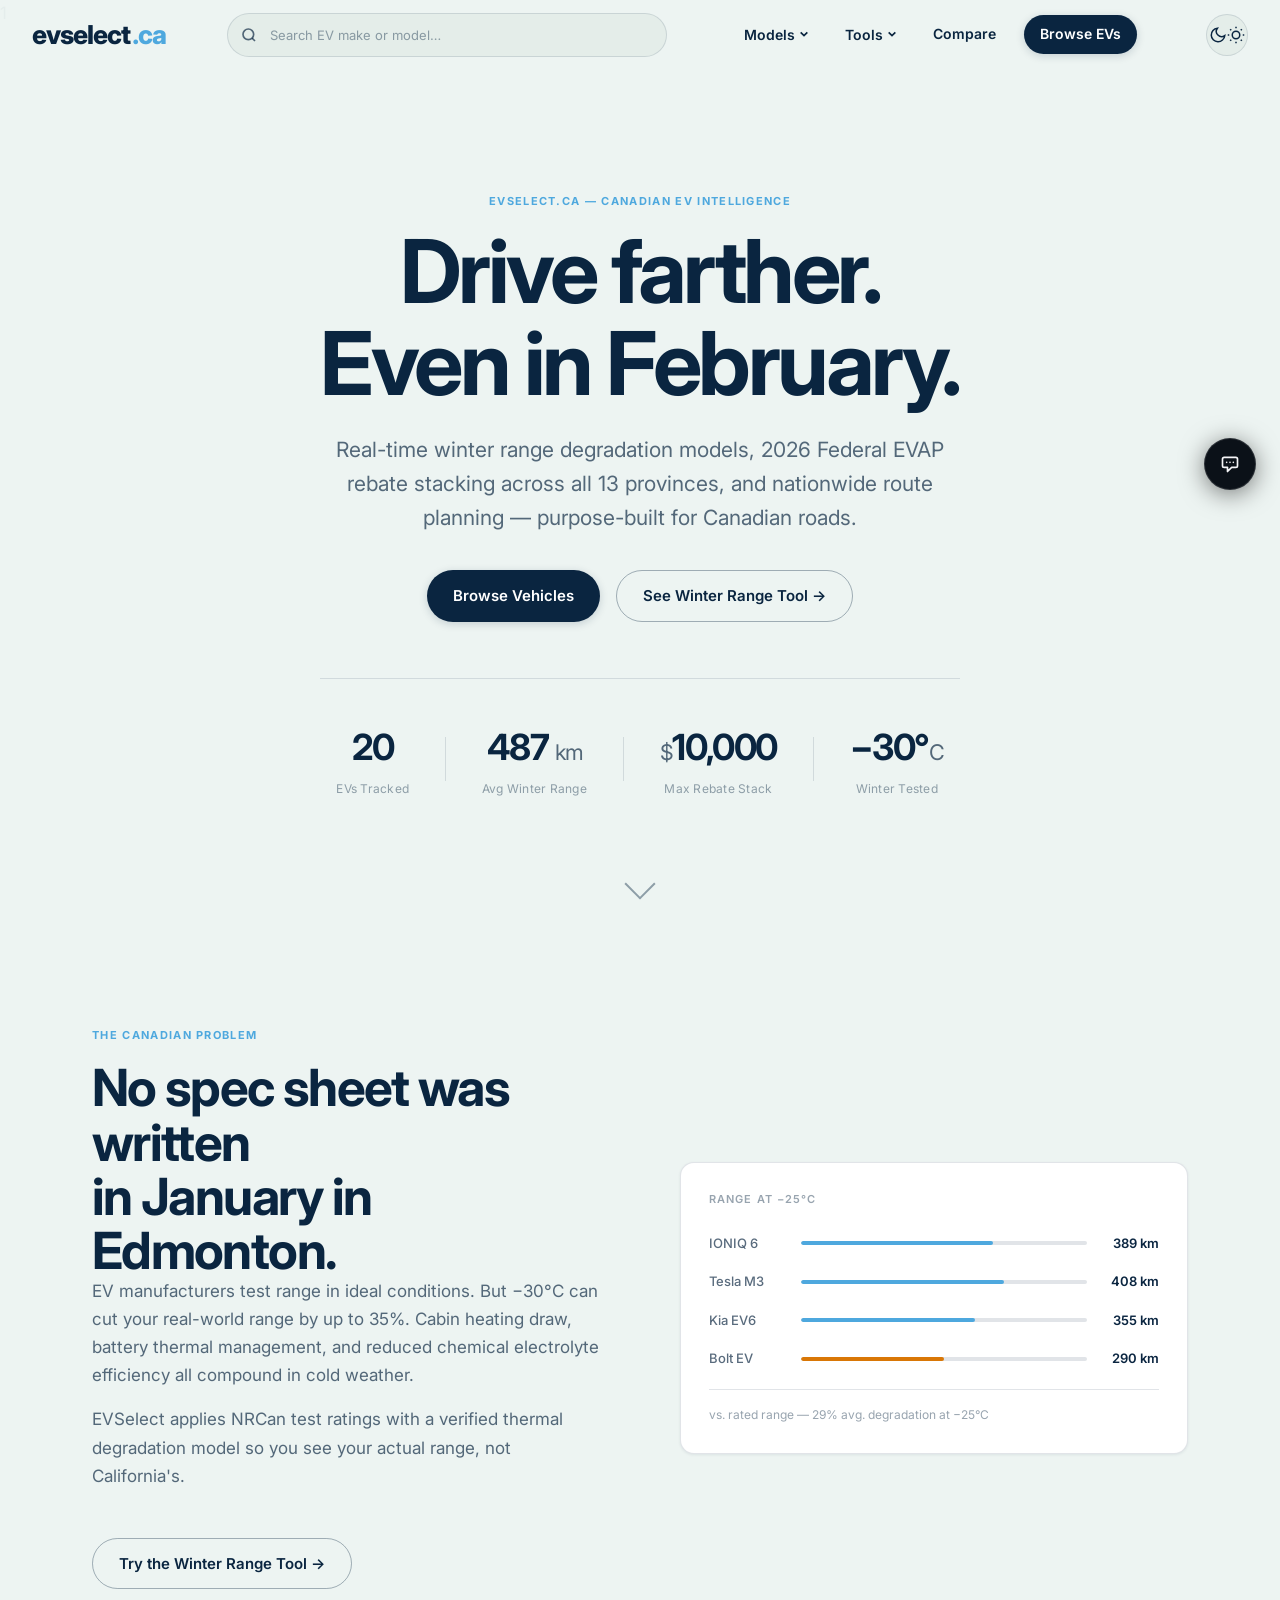
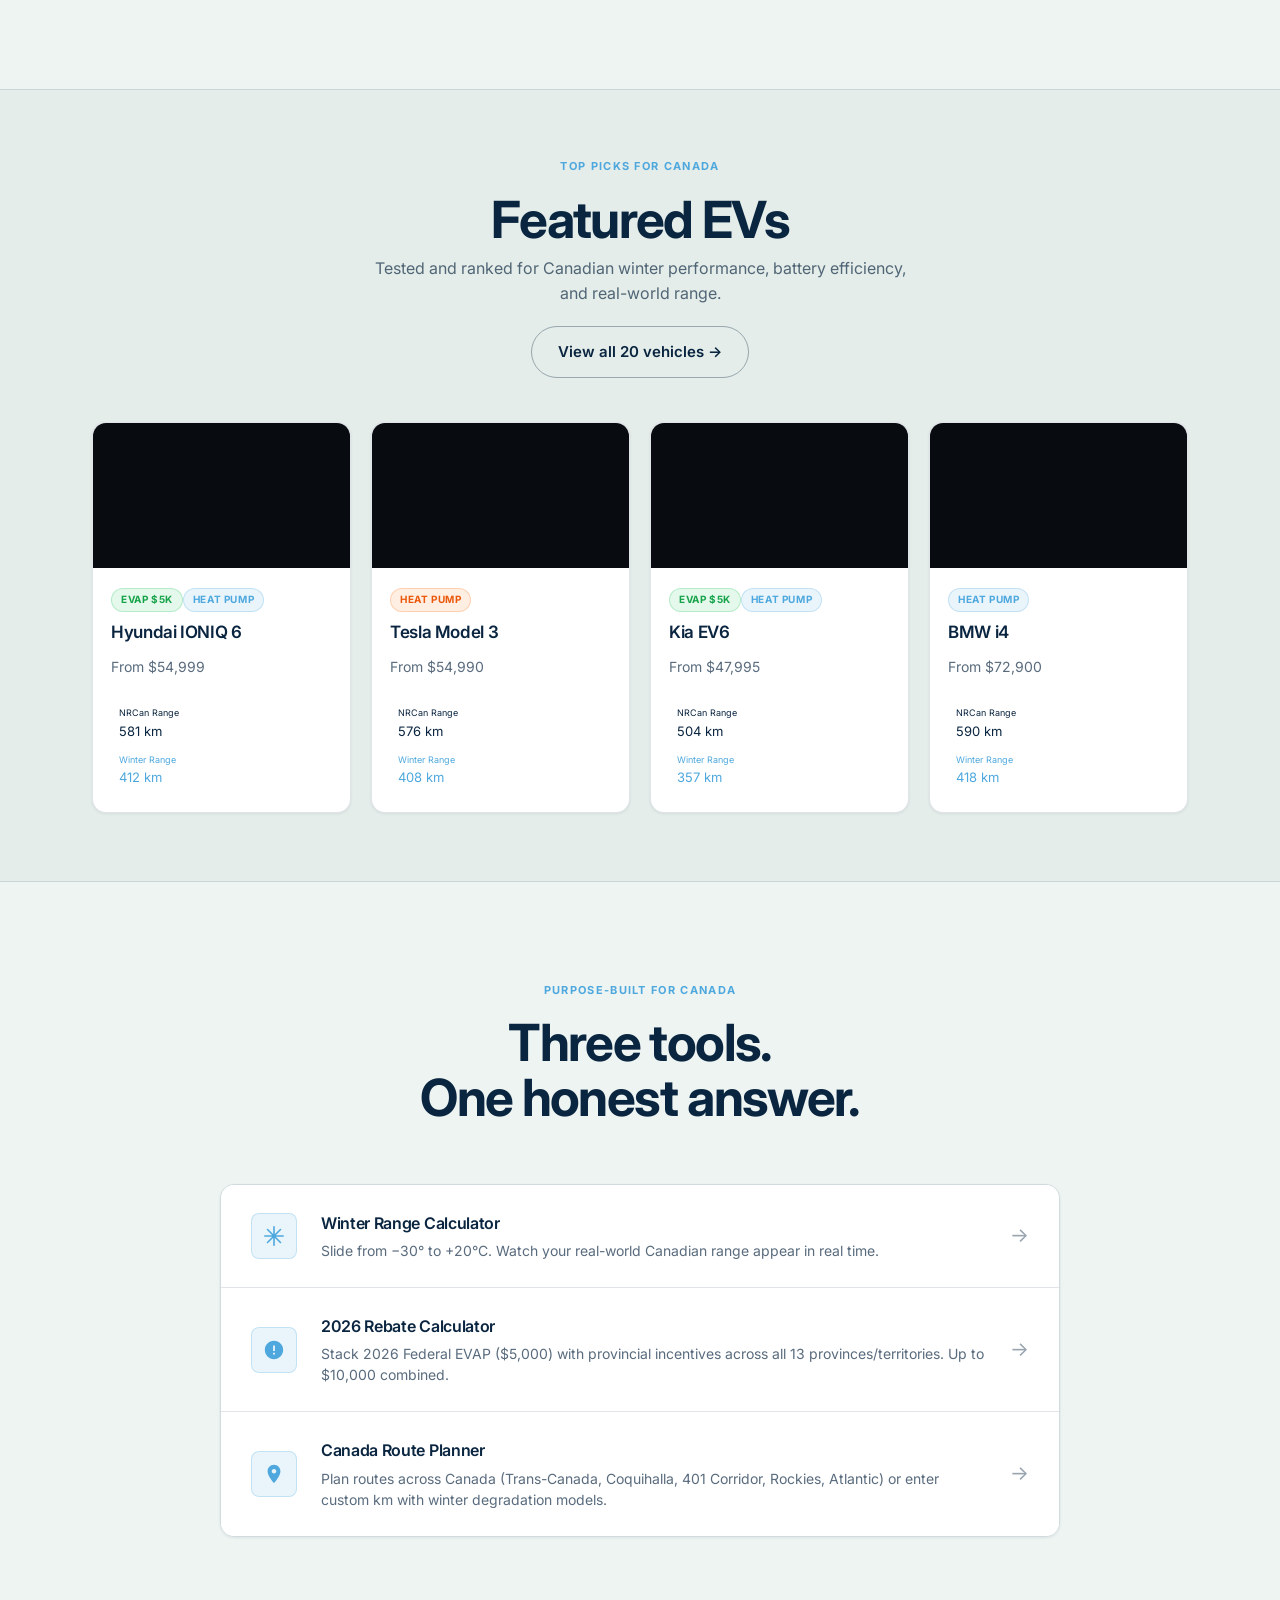
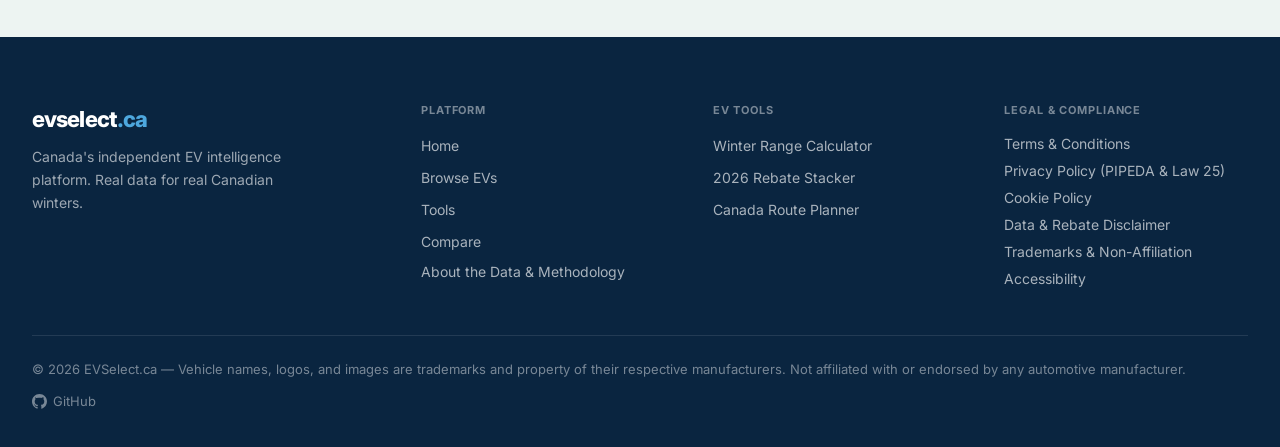
==== commit e5a2042e: "changed the usability" ====
--- a/index.html
+++ b/index.html
@@ -10,7 +10,7 @@
   <meta property="og:description" content="Real-time EV winter range, provincial rebates, and commute planning for Canadian buyers."/>
   <meta property="og:type" content="website"/>
   <meta name="robots" content="index,follow"/>
-  <link rel="icon" type="image/png" href="evcarslogo.png"/>
+  <link rel="icon" type="image/png" href="evcarslogo.png"/>1
   <link rel="preconnect" href="https://fonts.googleapis.com"/>
   <link rel="preconnect" href="https://fonts.gstatic.com" crossorigin/>
   <link href="https://fonts.googleapis.com/css2?family=Inter:ital,opsz,wght@0,14..32,300..800;1,14..32,400&display=swap" rel="stylesheet"/>
@@ -22,8 +22,8 @@
   <div class="nav-inner">
     <a href="index.html" class="nav-logo" aria-label="EVSelect home">evselect<span>.ca</span></a>
     <div class="nav-search-wrap">
-      <svg class="nav-search-icon" width="14" height="14" viewBox="0 0 24 24" fill="none" stroke="currentColor" stroke-width="2.5" aria-hidden="true"><circle cx="11" cy="11" r="8"/><path d="m21 21-4.35-4.35"/></svg>
-      <input id="navSearchInput" type="search" class="nav-search" placeholder="Search models&#x2026;" autocomplete="off" aria-label="Search vehicles"/>
+      <svg class="nav-search-icon" width="16" height="16" viewBox="0 0 24 24" fill="none" stroke="currentColor" stroke-width="2.5" aria-hidden="true"><circle cx="11" cy="11" r="8"/><path d="m21 21-4.35-4.35"/></svg>
+      <input id="navSearchInput" type="search" class="nav-search" placeholder="Search EV make or model&#x2026;" autocomplete="off" aria-label="Search vehicles"/>
     </div>
     <div class="nav-links" id="navLinks">
       <div class="nav-dropdown-wrap" id="modelsDropdown">
@@ -35,7 +35,7 @@
           <div class="nav-dropdown-section">Browse All</div>
           <a href="vehicles.html" class="nav-dropdown-item" role="menuitem">All Electric Vehicles</a>
           <div class="nav-dropdown-divider"></div>
-          <div class="nav-dropdown-section">Models</div>
+          <div class="nav-dropdown-section">Popular Models</div>
           <a href="vehicles.html?q=Tesla+Model+Y" class="nav-dropdown-item" role="menuitem">Tesla Model Y</a>
           <a href="vehicles.html?q=Tesla+Model+3" class="nav-dropdown-item" role="menuitem">Tesla Model 3</a>
           <a href="vehicles.html?q=Hyundai+IONIQ+6" class="nav-dropdown-item" role="menuitem">Hyundai IONIQ 6</a>
@@ -68,19 +68,15 @@
           <div class="nav-dropdown-section">EV Tools</div>
           <a href="tools.html" class="nav-dropdown-item" role="menuitem">All Tools</a>
           <div class="nav-dropdown-divider"></div>
-          <a href="tools.html#winter" class="nav-dropdown-item" role="menuitem">
-            ❄️ Winter Range Calculator
-          </a>
-          <a href="tools.html#rebate" class="nav-dropdown-item" role="menuitem">
-            💰 Rebate Calculator
-          </a>
-          <a href="tools.html#route" class="nav-dropdown-item" role="menuitem">
-            🗺️ Route Planner
-          </a>
-        </div>
-      </div><a href="compare.html">Compare</a>
+          <a href="tools.html#winter" class="nav-dropdown-item" role="menuitem">❄️ Winter Range Calculator</a>
+          <a href="tools.html#rebate" class="nav-dropdown-item" role="menuitem">💰 2026 Rebate Stacker</a>
+          <a href="tools.html#route" class="nav-dropdown-item" role="menuitem">🗺️ Canada Route Planner</a>
+        </div>
+      </div>
+      <a href="compare.html">Compare</a>
       <a href="vehicles.html" class="nav-cta">Browse EVs</a>
     </div>
+    <!-- Top-Right Corner Theme Toggle Button -->
     <button class="nav-theme-btn" id="themeToggle" aria-label="Toggle dark/light mode">
       <svg class="icon-moon" width="18" height="18" viewBox="0 0 24 24" fill="none" stroke="currentColor" stroke-width="2" aria-hidden="true"><path d="M21 12.79A9 9 0 1 1 11.21 3 7 7 0 0 0 21 12.79z"/></svg>
       <svg class="icon-sun" width="18" height="18" viewBox="0 0 24 24" fill="none" stroke="currentColor" stroke-width="2" aria-hidden="true"><circle cx="12" cy="12" r="5"/><line x1="12" y1="1" x2="12" y2="3"/><line x1="12" y1="21" x2="12" y2="23"/><line x1="4.22" y1="4.22" x2="5.64" y2="5.64"/><line x1="18.36" y1="18.36" x2="19.78" y2="19.78"/><line x1="1" y1="12" x2="3" y2="12"/><line x1="21" y1="12" x2="23" y2="12"/><line x1="4.22" y1="19.78" x2="5.64" y2="18.36"/><line x1="18.36" y1="5.64" x2="19.78" y2="4.22"/></svg>
@@ -91,34 +87,34 @@
   </div>
 </nav>
 
-<!-- ── HERO ──────────────────────────────────────────────── -->
+<!-- ── HERO (Centered & Prominent) ────────────────────────── -->
 <section class="hero" aria-labelledby="heroTitle">
-
   <div class="wrap hero-inner">
     <div class="eyebrow" data-reveal>evselect.ca &mdash; Canadian EV Intelligence</div>
     <h1 id="heroTitle" class="hero-title" data-reveal data-delay="1">
       Drive farther.<br>Even in February.
     </h1>
     <p class="hero-sub" data-reveal data-delay="2">
-      Real-time winter range, provincial rebate stacking, and commute planning &mdash; built for the roads Canadians actually drive.
+      Real-time winter range degradation models, 2026 Federal EVAP rebate stacking across all 13 provinces, and nationwide route planning &mdash; purpose-built for Canadian roads.
     </p>
     <div class="hero-ctas" data-reveal data-delay="3">
       <a href="vehicles.html" class="btn btn-primary">Browse Vehicles</a>
       <a href="tools.html" class="btn btn-ghost">See Winter Range Tool &rarr;</a>
     </div>
+    <!-- Static Fallback Values (Never Zero) -->
     <div class="hero-stats" data-reveal data-delay="4">
       <div class="hstat">
-        <div class="hstat-num"><span class="count" data-to="20">0</span></div>
+        <div class="hstat-num"><span class="count" data-to="20">20</span></div>
         <div class="hstat-label">EVs Tracked</div>
       </div>
       <div class="hstat-div" aria-hidden="true"></div>
       <div class="hstat">
-        <div class="hstat-num"><span class="count" data-to="487">0</span> <span class="hstat-unit">km</span></div>
+        <div class="hstat-num"><span class="count" data-to="487">487</span> <span class="hstat-unit">km</span></div>
         <div class="hstat-label">Avg Winter Range</div>
       </div>
       <div class="hstat-div" aria-hidden="true"></div>
       <div class="hstat">
-        <div class="hstat-num"><span class="hstat-unit">$</span><span class="count" data-to="9000">0</span></div>
+        <div class="hstat-num"><span class="hstat-unit">$</span><span class="count" data-to="10000">10,000</span></div>
         <div class="hstat-label">Max Rebate Stack</div>
       </div>
       <div class="hstat-div" aria-hidden="true"></div>
@@ -141,10 +137,10 @@
           No spec sheet was written<br>in January in Edmonton.
         </h2>
         <p class="wt-body" data-reveal data-delay="2">
-          EV manufacturers test range in ideal conditions. But &minus;30&deg;C can cut your real-world range by up to 35%. Cabin heating, battery thermal management, and reduced chemical efficiency all compound.
+          EV manufacturers test range in ideal conditions. But &minus;30&deg;C can cut your real-world range by up to 35%. Cabin heating draw, battery thermal management, and reduced chemical electrolyte efficiency all compound in cold weather.
         </p>
         <p class="wt-body" data-reveal data-delay="3">
-          EVSelect applies NRCan data with a verified thermal degradation model so you see your actual range, not California's.
+          EVSelect applies NRCan test ratings with a verified thermal degradation model so you see your actual range, not California's.
         </p>
         <a href="tools.html#winter" class="btn btn-ghost" data-reveal data-delay="4" style="margin-top:32px;display:inline-flex">Try the Winter Range Tool &rarr;</a>
       </div>
@@ -191,18 +187,21 @@
 <!-- ── FEATURED VEHICLES ──────────────────────────────────── -->
 <section class="section-sm featured-section" aria-labelledby="featuredTitle">
   <div class="wrap">
-    <div style="display:flex;align-items:flex-end;justify-content:space-between;margin-bottom:40px;flex-wrap:wrap;gap:16px">
-      <div>
-        <span class="eyebrow" data-reveal>Top Picks for Canada</span>
-        <h2 id="featuredTitle" class="section-title" data-reveal data-delay="1">Featured EVs</h2>
-      </div>
-      <a href="vehicles.html" class="btn btn-ghost" data-reveal data-delay="2">View all 20 vehicles &rarr;</a>
+    <div style="text-align:center;margin-bottom:44px">
+      <span class="eyebrow" data-reveal style="margin-left:auto;margin-right:auto">Top Picks for Canada</span>
+      <h2 id="featuredTitle" class="section-title" data-reveal data-delay="1">Featured EVs</h2>
+      <p class="fg2" data-reveal data-delay="2" style="margin-top:10px;font-size:16px;max-width:540px;margin-left:auto;margin-right:auto">
+        Tested and ranked for Canadian winter performance, battery efficiency, and real-world range.
+      </p>
+      <div style="margin-top:20px" data-reveal data-delay="3">
+        <a href="vehicles.html" class="btn btn-ghost">View all 20 vehicles &rarr;</a>
+      </div>
     </div>
     <div class="carousel" id="featuredCarousel" role="list" aria-label="Featured electric vehicles">
       <div class="carousel-item ev-card" role="listitem">
         <div class="ev-card-img-wrap"><img src="IONIQ6WM.png" alt="Hyundai IONIQ 6" class="ev-card-img" loading="lazy" onerror="this.src='evcarslogo.png';this.style.objectFit='contain';this.style.padding='32px';this.style.opacity='.3'"/></div>
         <div class="ev-card-body">
-          <div class="ev-card-meta"><span class="badge badge-g">iZEV $5k</span><span class="badge badge-b">Heat Pump</span></div>
+          <div class="ev-card-meta"><span class="badge badge-g">EVAP $5k</span><span class="badge badge-b">Heat Pump</span></div>
           <h3 class="card-title">Hyundai IONIQ 6</h3>
           <p class="fg2" style="font-size:14px;margin-top:4px">From $54,999</p>
           <div class="stat-grid" style="margin-top:12px">
@@ -226,7 +225,7 @@
       <div class="carousel-item ev-card" role="listitem">
         <div class="ev-card-img-wrap"><img src="KiaEV6WM.png" alt="Kia EV6" class="ev-card-img" loading="lazy" onerror="this.src='evcarslogo.png';this.style.objectFit='contain';this.style.padding='32px';this.style.opacity='.3'"/></div>
         <div class="ev-card-body">
-          <div class="ev-card-meta"><span class="badge badge-g">iZEV $5k</span><span class="badge badge-b">Heat Pump</span></div>
+          <div class="ev-card-meta"><span class="badge badge-g">EVAP $5k</span><span class="badge badge-b">Heat Pump</span></div>
           <h3 class="card-title">Kia EV6</h3>
           <p class="fg2" style="font-size:14px;margin-top:4px">From $47,995</p>
           <div class="stat-grid" style="margin-top:12px">
@@ -265,7 +264,7 @@
         </div>
         <div>
           <div class="tt-title">Winter Range Calculator</div>
-          <div class="tt-desc">Slide from &minus;30&deg; to +20&deg;C. Watch your real range appear in real time.</div>
+          <div class="tt-desc">Slide from &minus;30&deg; to +20&deg;C. Watch your real-world Canadian range appear in real time.</div>
         </div>
         <div class="tt-arrow">&rarr;</div>
       </a>
@@ -274,8 +273,8 @@
           <svg width="22" height="22" viewBox="0 0 24 24" fill="currentColor" aria-hidden="true"><path d="M12 2C6.48 2 2 6.48 2 12s4.48 10 10 10 10-4.48 10-10S17.52 2 12 2zm1 15h-2v-2h2v2zm0-4h-2V7h2v6z"/></svg>
         </div>
         <div>
-          <div class="tt-title">Rebate Calculator</div>
-          <div class="tt-desc">Stack federal iZEV ($5,000) with your provincial incentive. Up to $9,000 combined.</div>
+          <div class="tt-title">2026 Rebate Calculator</div>
+          <div class="tt-desc">Stack 2026 Federal EVAP ($5,000) with provincial incentives across all 13 provinces/territories. Up to $10,000 combined.</div>
         </div>
         <div class="tt-arrow">&rarr;</div>
       </a>
@@ -284,8 +283,8 @@
           <svg width="22" height="22" viewBox="0 0 24 24" fill="currentColor" aria-hidden="true"><path d="M12 2C8.13 2 5 5.13 5 9c0 5.25 7 13 7 13s7-7.75 7-13c0-3.87-3.13-7-7-7zm0 9.5c-1.38 0-2.5-1.12-2.5-2.5s1.12-2.5 2.5-2.5 2.5 1.12 2.5 2.5-1.12 2.5-2.5 2.5z"/></svg>
         </div>
         <div>
-          <div class="tt-title">Route Planner</div>
-          <div class="tt-desc">Edmonton to Calgary, Jasper mountain run, or your daily commute &mdash; with charging stops.</div>
+          <div class="tt-title">Canada Route Planner</div>
+          <div class="tt-desc">Plan routes across Canada (Trans-Canada, Coquihalla, 401 Corridor, Rockies, Atlantic) or enter custom km with winter degradation models.</div>
         </div>
         <div class="tt-arrow">&rarr;</div>
       </a>
@@ -294,26 +293,33 @@
 </section>
 
 <style>
-/* ── INDEX PAGE ── */
+/* ── INDEX PAGE SPECIFIC STYLES ── */
 .hero{
-  min-height:100svh;display:flex;align-items:center;
+  min-height:100svh;display:flex;align-items:center;justify-content:center;
   padding:calc(var(--nav-h) + 48px) 0 80px;
   position:relative;
 }
-.hero-inner{position:relative;z-index:1}
-.hero-title{margin-bottom:24px}
+.hero-inner{
+  position:relative;z-index:1;
+  text-align:center;
+  display:flex;flex-direction:column;align-items:center;
+}
+.hero-title{margin-bottom:24px;max-width:820px;text-align:center}
 .hero-sub{
   font-size:clamp(17px,2.2vw,21px);color:var(--fg2);
-  max-width:560px;line-height:1.6;margin-bottom:36px;
-}
-.hero-ctas{display:flex;gap:12px;flex-wrap:wrap;margin-bottom:64px}
+  max-width:620px;line-height:1.6;margin-bottom:36px;
+  text-align:center;
+}
+.hero-ctas{display:flex;gap:16px;flex-wrap:wrap;margin-bottom:56px;justify-content:center}
 .hero-stats{
-  display:flex;align-items:center;gap:32px;flex-wrap:wrap;
+  display:flex;align-items:center;justify-content:center;gap:36px;flex-wrap:wrap;
   padding-top:40px;border-top:1px solid var(--border);
-}
+  width:100%;max-width:860px;margin:0 auto;
+}
+.hstat{text-align:center}
 .hstat-num{font-size:clamp(24px,3.2vw,36px);font-weight:700;letter-spacing:-.04em;color:var(--navy)}
 .hstat-unit{font-size:.6em;font-weight:400;color:var(--fg2)}
-.hstat-label{font-size:12px;color:var(--fg3);margin-top:4px;letter-spacing:.02em}
+.hstat-label{font-size:12px;color:var(--fg3);margin-top:4px;letter-spacing:.02em;text-align:center}
 .hstat-div{width:1px;height:44px;background:var(--border);flex-shrink:0}
 @media(max-width:560px){.hstat-div{display:none}.hero-stats{gap:20px}}
 .scroll-cue{
@@ -346,7 +352,10 @@
 /* featured */
 .featured-section{background:var(--bg2);border-top:1px solid var(--border);border-bottom:1px solid var(--border)}
 /* tool teasers */
-.tools-teasers{display:flex;flex-direction:column;border:1px solid var(--border);border-radius:var(--r);overflow:hidden;box-shadow:var(--shadow-sm)}
+.tools-teasers{
+  display:flex;flex-direction:column;border:1px solid var(--border);border-radius:var(--r);
+  overflow:hidden;box-shadow:var(--shadow-sm);max-width:840px;margin:0 auto;
+}
 .tt-card{
   display:flex;align-items:center;gap:24px;padding:26px 30px;
   background:var(--card);border:none;
@@ -366,11 +375,10 @@
 .tt-arrow{margin-left:auto;font-size:20px;color:var(--fg3);flex-shrink:0;transition:transform .2s,color .2s}
 .tt-card:hover .tt-arrow{transform:translateX(4px);color:var(--accent)}
 @media(max-width:560px){.tt-card{flex-wrap:wrap;gap:16px}.tt-arrow{display:none}}
-/* counter */
 .count{display:inline-block}
 </style>
 <script>
-// Counter animation triggered on reveal
+// Counter animation with fallback support
 (function(){
   function animateCounter(el) {
     var to = +el.dataset.to;
@@ -422,7 +430,7 @@
     <div class="footer-top">
       <div>
         <div class="footer-brand-name">evselect<span>.ca</span></div>
-        <p class="footer-brand-desc">Canada&#39;s independent EV intelligence platform. Real data for real winters.</p>
+        <p class="footer-brand-desc">Canada&#39;s independent EV intelligence platform. Real data for real Canadian winters.</p>
       </div>
       <div>
         <div class="footer-col-title">Platform</div>
@@ -431,29 +439,31 @@
           <a href="vehicles.html">Browse EVs</a>
           <a href="tools.html">Tools</a>
           <a href="compare.html">Compare</a>
+          <button onclick="openPolicy('methodology')">About the Data &amp; Methodology</button>
         </div>
       </div>
       <div>
-        <div class="footer-col-title">Tools</div>
+        <div class="footer-col-title">EV Tools</div>
         <div class="footer-links">
-          <a href="tools.html#winter">Winter Range</a>
-          <a href="tools.html#rebate">Rebate Calculator</a>
-          <a href="tools.html#route">Route Planner</a>
+          <a href="tools.html#winter">Winter Range Calculator</a>
+          <a href="tools.html#rebate">2026 Rebate Stacker</a>
+          <a href="tools.html#route">Canada Route Planner</a>
         </div>
       </div>
       <div>
-        <div class="footer-col-title">Legal</div>
+        <div class="footer-col-title">Legal &amp; Compliance</div>
         <div class="footer-links">
           <button onclick="openPolicy('terms')">Terms &amp; Conditions</button>
-          <button onclick="openPolicy('privacy')">Privacy Policy</button>
+          <button onclick="openPolicy('privacy')">Privacy Policy (PIPEDA &amp; Law 25)</button>
           <button onclick="openPolicy('cookie')">Cookie Policy</button>
-          <button onclick="openPolicy('disclaimer')">Data Disclaimer</button>
+          <button onclick="openPolicy('disclaimer')">Data &amp; Rebate Disclaimer</button>
+          <button onclick="openPolicy('trademarks')">Trademarks &amp; Non-Affiliation</button>
           <button onclick="openPolicy('accessibility')">Accessibility</button>
         </div>
       </div>
     </div>
     <div class="footer-bottom">
-      <span class="footer-copy">&copy; <span id="footerYear"></span> EVSelect.ca &mdash; Not affiliated with any manufacturer. Informational purposes only.</span>
+      <span class="footer-copy">&copy; <span id="footerYear"></span> EVSelect.ca &mdash; Vehicle names, logos, and images are trademarks and property of their respective manufacturers. Not affiliated with or endorsed by any automotive manufacturer.</span>
       <a href="https://github.com/GS-Codes0/NewEvWebsite" target="_blank" rel="noopener" class="footer-copy" style="display:flex;align-items:center;gap:6px">
         <svg width="15" height="15" viewBox="0 0 24 24" fill="currentColor" aria-hidden="true"><path d="M12 0C5.37 0 0 5.37 0 12c0 5.3 3.438 9.8 8.205 11.385.6.113.82-.258.82-.577 0-.285-.01-1.04-.015-2.04-3.338.724-4.042-1.61-4.042-1.61C4.422 18.07 3.633 17.7 3.633 17.7c-1.087-.744.084-.729.084-.729 1.205.084 1.838 1.236 1.838 1.236 1.07 1.835 2.809 1.305 3.495.998.108-.776.417-1.305.76-1.605-2.665-.3-5.466-1.332-5.466-5.93 0-1.31.465-2.38 1.235-3.22-.135-.303-.54-1.523.105-3.176 0 0 1.005-.322 3.3 1.23.96-.267 1.98-.399 3-.405 1.02.006 2.04.138 3 .405 2.28-1.552 3.285-1.23 3.285-1.23.645 1.653.24 2.873.12 3.176.765.84 1.23 1.91 1.23 3.22 0 4.61-2.805 5.625-5.475 5.92.42.36.81 1.096.81 2.22 0 1.606-.015 2.896-.015 3.286 0 .315.21.69.825.57C20.565 21.795 24 17.295 24 12c0-6.63-5.37-12-12-12"/></svg>
         GitHub
@@ -508,7 +518,7 @@
   var fy = document.getElementById('footerYear');
   if(fy) fy.textContent = new Date().getFullYear();
 
-  // Nav search bar
+  // Nav search bar: redirect to vehicles.html with query
   var navSearch = document.getElementById('navSearchInput');
   if(navSearch){
     navSearch.addEventListener('keydown', function(e){
@@ -528,14 +538,49 @@
   if(document.readyState==='loading') document.addEventListener('DOMContentLoaded',init); else init();
 })();
 
-// Policies
+// Comprehensive Policy Content (PIPEDA, Quebec Law 25, Methodology, Trademarks)
 var POLICIES = {
-  terms:{title:'Terms & Conditions',body:'<p style="color:var(--fg3);font-size:13px;margin-bottom:16px">Last updated: September 2026</p><h3>1. Acceptance</h3><p>By accessing EVSelect.ca you accept these Terms. If you disagree, do not use this platform.</p><h3>2. Data Accuracy</h3><p>Vehicle range figures are NRCan official ratings. Winter range estimates use a simplified thermal degradation model. <strong>Do not rely solely on these estimates for critical journey safety decisions.</strong></p><h3>3. Rebate Information</h3><p>Based on publicly available government data and may be outdated. Always verify directly with Transport Canada or your provincial ministry before purchasing.</p><h3>4. No Financial Advice</h3><p>All content is for informational purposes only and does not constitute financial, legal, or purchasing advice.</p><h3>5. Limitation of Liability</h3><p>EVSelect is not liable for any damages resulting from platform use, including range errors, rebate inaccuracies, or service interruptions.</p><h3>6. Governing Law</h3><p>Governed by the laws of Alberta, Canada.</p>'},
-  privacy:{title:'Privacy Policy',body:'<p style="color:var(--fg3);font-size:13px;margin-bottom:16px">Last updated: September 2026 &mdash; PIPEDA Compliant</p><h3>What We Collect</h3><ul><li>Anonymised usage data via server logs (consent-based analytics only)</li><li>AI assistant chat messages (processed by Hugging Face free API)</li><li>Cookie consent preference stored in browser localStorage</li></ul><h3>What We Do NOT Collect</h3><p>We do not collect names, emails, payment info, or government IDs. We do not sell your data.</p><h3>Your PIPEDA Rights</h3><p>You may access information we hold, request corrections, withdraw consent, or file a complaint with the Office of the Privacy Commissioner of Canada.</p>'},
-  cookie:{title:'Cookie Policy',body:'<h3>Cookies We Use</h3><table><thead><tr><th>Cookie</th><th>Purpose</th><th>Type</th></tr></thead><tbody><tr><td>evs_consent</td><td>Consent preference</td><td>Essential</td></tr><tr><td>_ga, _gid</td><td>Analytics (if enabled)</td><td>Optional</td></tr></tbody></table><h3>localStorage</h3><p>We use browser localStorage for your preference. This is not transmitted to our servers.</p>'},
-  disclaimer:{title:'Data Disclaimer',body:'<h3>Vehicle Range</h3><p>NRCan official ratings for the best available trim. Real-world range varies by temperature, speed, cargo, HVAC, and battery age.</p><h3>Winter Range Calculator</h3><p>Uses a simplified linear model (0% loss at 0&deg;C, 35% at &minus;30&deg;C). <strong>Do not use as your only planning tool for critical winter journeys.</strong></p><h3>Rebate Information</h3><p>Verify directly with: <a href="https://tc.canada.ca" target="_blank">Transport Canada iZEV</a>, <a href="https://goelectricbc.gov.bc.ca" target="_blank">Go Electric BC</a>, <a href="https://vehiculeselectriques.gouv.qc.ca" target="_blank">Roulez Vert QC</a>.</p>'},
-  accessibility:{title:'Accessibility Statement',body:'<p>EVSelect strives to conform to WCAG 2.1 Level AA.</p><h3>Features Implemented</h3><ul><li>Semantic HTML5 heading hierarchy</li><li>ARIA labels on all interactive elements</li><li>Full keyboard navigability</li><li>High-contrast dark mode</li><li>Focus-visible styles</li><li>Alt text on all images</li><li>aria-live regions on dynamic content</li></ul><h3>Feedback</h3><p>Report issues via <a href="https://github.com/GS-Codes0/NewEvWebsite" target="_blank">GitHub</a>. We respond within 5 business days.</p>'}
+  methodology:{
+    title:'About the Data & Methodology',
+    body:'<p style="color:var(--fg3);font-size:13px;margin-bottom:16px">Independent Canadian EV Intelligence &bull; Last updated September 2026</p>' +
+      '<h3>1. Official Base Range Data</h3><p>All rated range figures reflect official <strong>Natural Resources Canada (NRCan)</strong> ratings for standard Canadian-market trims under the federal 5-cycle testing protocol.</p>' +
+      '<h3>2. Thermal Degradation Model</h3><p>Standard spec sheets reflect test temperatures near 20&deg;C. EVSelect uses an empirical thermal loss curve: <strong>0% loss at 0&deg;C, scaling linearly to 35% loss at &minus;30&deg;C</strong>. This reflects real-world Canadian fleet data accounting for resistive/heat-pump cabin heating draw and electrolyte viscosity in lithium-ion cells.</p>' +
+      '<h3>3. 2026 Rebate Rules (EVAP &amp; Provincial)</h3><p>Federal iZEV funding ran out on January 12, 2025. It was superseded on February 16, 2026 by the <strong>Electric Vehicle Affordability Program (EVAP)</strong> administered by Transport Canada. We verify all federal and provincial program criteria on a monthly refresh cadence directly against official ministry and utility documentation.</p>' +
+      '<h3>4. Editorial Independence</h3><p>EVSelect.ca is an independent public interest platform. We do not receive sponsorship, kickbacks, or affiliate commissions from any vehicle manufacturer or dealership.</p>'
+  },
+  terms:{
+    title:'Terms & Conditions',
+    body:'<p style="color:var(--fg3);font-size:13px;margin-bottom:16px">Last updated: September 2026</p><h3>1. Acceptance</h3><p>By accessing EVSelect.ca you accept these Terms. If you disagree, do not use this platform.</p><h3>2. Informational Purpose</h3><p>All estimates (winter range, charging duration, and incentive eligibility) are provided strictly for educational comparison. <strong>Do not rely solely on automated calculations for mission-critical travel safety or financial purchasing commitments.</strong></p><h3>3. Rebate Accuracy Disclaimer</h3><p>Government rebate allocations, rules, and eligibility caps change frequently without prior notice. Always verify directly with Transport Canada or your provincial ministry before signing a vehicle purchase agreement.</p><h3>4. Limitation of Liability</h3><p>EVSelect and its contributors are not liable for damages or losses resulting from platform use, range deviations, or incentive disqualifications.</p><h3>5. Governing Law</h3><p>Governed by the laws of the Province of Alberta and the federal laws of Canada applicable therein.</p>'
+  },
+  privacy:{
+    title:'Privacy Policy (PIPEDA & Quebec Law 25)',
+    body:'<p style="color:var(--fg3);font-size:13px;margin-bottom:16px">Last updated: September 2026 &mdash; Compliant with PIPEDA &amp; Qu&eacute;bec Law 25</p>' +
+      '<h3>1. Scope &amp; Commitment</h3><p>EVSelect.ca is committed to protecting the privacy of Canadian users under the <em>Personal Information Protection and Electronic Documents Act</em> (PIPEDA) and Qu&eacute;bec <em>Law 25 (An Act to modernize legislative provisions as regards the protection of personal information)</em>.</p>' +
+      '<h3>2. What We Collect</h3><ul><li><strong>Anonymized server log telemetry</strong> (IP address masked, browser type, page visits) for site reliability and performance monitoring.</li><li><strong>Client-side state</strong> (dark/light theme choice, cookie preferences) stored strictly in local browser <code>localStorage</code> without transmission to our servers.</li><li><strong>Chat queries</strong> submitted to the interactive assistant (processed ephemerally via secure API without linking to personal identities).</li></ul>' +
+      '<h3>3. What We Do NOT Collect</h3><p>We do not collect names, phone numbers, home addresses, driver\'s licenses, credit card data, or VIN numbers. <strong>We do not sell, rent, or trade user data to third parties or automotive dealerships.</strong></p>' +
+      '<h3>4. Retention &amp; Deletion Rights</h3><p>Under PIPEDA and Law 25, you have the right to request access to or deletion of any stored data. Because all personal state remains exclusively in your own local device storage, clearing your browser cache/cookies instantly destroys all local data.</p>' +
+      '<h3>5. Privacy Officer Contact</h3><p>For inquiries regarding privacy or compliance, contact the privacy team via our public repository issue tracker at <a href="https://github.com/GS-Codes0/NewEvWebsite" target="_blank">GitHub</a>.</p>'
+  },
+  cookie:{
+    title:'Cookie Policy',
+    body:'<h3>Essential Local Storage</h3><p>EVSelect uses browser <code>localStorage</code> strictly for functional preferences (e.g. keeping your dark/light mode preference across sessions). No cross-site advertising or behavioral tracking cookies are utilized.</p>'
+  },
+  disclaimer:{
+    title:'Data & Rebate Disclaimer',
+    body:'<h3>1. Real-World Driving Variations</h3><p>Actual electric vehicle range differs significantly from official ratings based on driving speed, cabin temperature settings, precipitation, tire type (winter vs. all-season), terrain elevation, and payload.</p>' +
+      '<h3>2. Regulatory &amp; Incentive Notice</h3><p>Government incentive programs (including Federal EVAP, Roulez Vert, CleanBC, and provincial rebates) are governed exclusively by their official respective government ministries. Funding caps, program eligibility, and qualification windows are subject to termination or alteration without notice.</p>'
+  },
+  trademarks:{
+    title:'Trademarks & Non-Affiliation',
+    body:'<h3>Trademark Notice</h3><p>All vehicle brand names, model names, badges, logos, and images referenced on this platform (including Tesla, Hyundai, Kia, Chevrolet, Ford, Volkswagen, Nissan, BMW, Polestar, Rivian, Subaru, Toyota, and Volvo) are trademarks and registered property of their respective manufacturer owners.</p>' +
+      '<h3>Non-Affiliation</h3><p>EVSelect.ca is an independent Canadian consumer informational resource. EVSelect.ca is not affiliated with, sponsored by, or endorsed by any vehicle manufacturer, automotive dealer association, or government agency.</p>'
+  },
+  accessibility:{
+    title:'Accessibility Statement (WCAG 2.1 AA)',
+    body:'<p>EVSelect.ca is designed to conform to the Web Content Accessibility Guidelines (WCAG) 2.1 Level AA standards. Key implementations include semantic heading structure, high-contrast dark and light themes, keyboard navigability, ARIA landmarks, and descriptive screen-reader alternatives.</p>'
+  }
 };
+
 function openPolicy(k){
   var p=POLICIES[k]; if(!p) return;
   document.getElementById('policyTitle').textContent=p.title;
--- a/shared/style.css
+++ b/shared/style.css
@@ -13,8 +13,8 @@
 
   /* Foreground */
   --fg:        #0A2540;
-  --fg2:       rgba(10,37,64,0.60);
-  --fg3:       rgba(10,37,64,0.38);
+  --fg2:       rgba(10,37,64,0.68);
+  --fg3:       rgba(10,37,64,0.42);
 
   /* Borders */
   --border:    rgba(10,37,64,0.12);
@@ -27,7 +27,7 @@
   /* Radius & spacing */
   --r:         14px;
   --r-sm:      8px;
-  --nav-h:     62px;
+  --nav-h:     70px;
   --max:       1160px;
   --maxw:      1440px;
 
@@ -49,23 +49,23 @@
   --navy:      #E6EDF3;
   --navy-mid:  #CDD9E5;
   --navy-lt:   rgba(230,237,243,0.08);
-  --accent:    #58A6FF;
-  --accent-d:  rgba(88,166,255,0.12);
-  --accent-g:  rgba(88,166,255,0.25);
+  --accent:    #4EA8DE;
+  --accent-d:  rgba(78,168,222,0.15);
+  --accent-g:  rgba(78,168,222,0.30);
 
   --fg:        #E6EDF3;
-  --fg2:       rgba(230,237,243,0.65);
-  --fg3:       rgba(230,237,243,0.40);
-
-  --border:    rgba(230,237,243,0.10);
-  --border2:   rgba(230,237,243,0.18);
+  --fg2:       rgba(230,237,243,0.70);
+  --fg3:       rgba(230,237,243,0.45);
+
+  --border:    rgba(230,237,243,0.12);
+  --border2:   rgba(230,237,243,0.20);
 
   --card:      #161B22;
   --card-h:    #1C2330;
 
-  --shadow-sm: 0 1px 3px rgba(0,0,0,0.30);
-  --shadow-md: 0 4px 16px rgba(0,0,0,0.35);
-  --shadow-lg: 0 12px 40px rgba(0,0,0,0.50);
+  --shadow-sm: 0 1px 3px rgba(0,0,0,0.35);
+  --shadow-md: 0 4px 16px rgba(0,0,0,0.45);
+  --shadow-lg: 0 12px 40px rgba(0,0,0,0.60);
 
   --nav-bg:    rgba(13,17,23,0.97);
   --nav-scrolled-bg: rgba(13,17,23,0.94);
@@ -83,7 +83,7 @@
   overflow-x:hidden;
   transition:background .3s,color .3s;
 }
-img{display:block;max-width:100%;image-rendering:high-quality;-webkit-backface-visibility:hidden;backface-visibility:hidden}
+img{display:block;max-width:100%;image-rendering:auto;image-rendering:smooth}
 a{color:inherit;text-decoration:none}
 button{cursor:pointer;font-family:inherit;border:none;background:none}
 select,input,textarea{font-family:inherit}
@@ -95,9 +95,9 @@
 
 /* ── TYPOGRAPHY ── */
 .eyebrow{
-  font-size:11px;font-weight:600;letter-spacing:0.12em;
+  font-size:11px;font-weight:700;letter-spacing:0.12em;
   text-transform:uppercase;color:var(--accent);
-  display:block;margin-bottom:20px;
+  display:block;margin-bottom:16px;
 }
 .hero-title{
   font-size:clamp(42px,7.5vw,88px);
@@ -131,97 +131,103 @@
 }
 .nav-inner{
   max-width:var(--maxw);margin:0 auto;width:100%;
-  padding:0 32px;display:flex;align-items:center;justify-content:space-between;gap:16px;
-}
-.nav-logo{font-size:18px;font-weight:700;letter-spacing:-0.04em;color:var(--navy)}
+  padding:0 32px;display:flex;align-items:center;justify-content:space-between;gap:20px;
+}
+/* Prominent, bold evselect.ca logo */
+.nav-logo{
+  font-size:26px;font-weight:800;letter-spacing:-0.04em;color:var(--navy);
+  display:flex;align-items:center;gap:2px;flex-shrink:0;
+}
 .nav-logo span{color:var(--accent)}
-.nav-links{display:flex;align-items:center;gap:2px}
-.nav-links a{
-  font-size:14px;font-weight:500;color:var(--fg2);
-  padding:7px 14px;border-radius:99px;
-  transition:color .2s,background .2s;
-}
-.nav-links a:hover{color:var(--navy);background:var(--navy-lt)}
-.nav-links a.active{color:var(--navy);background:var(--navy-lt)}
-.nav-cta{
-  font-size:13px;font-weight:600;color:#fff;
-  background:var(--accent);padding:8px 18px;border-radius:99px;
-  margin-left:8px;transition:opacity .2s,transform .15s;
-}
-.nav-cta:hover{opacity:.88;transform:scale(.98)}
-.nav-mob{display:none;padding:4px;color:var(--navy)}
-
-/* ── NAV SEARCH ── */
+
+/* Prominent, wide search bar */
 .nav-search-wrap{
-  flex:1;max-width:240px;position:relative;
+  flex:1;max-width:440px;position:relative;
 }
 .nav-search-icon{
-  position:absolute;left:10px;top:50%;translate:0 -50%;
-  color:var(--fg3);pointer-events:none;
+  position:absolute;left:14px;top:50%;translate:0 -50%;
+  color:var(--fg2);pointer-events:none;
 }
 .nav-search{
   background:var(--bg2);border:1.5px solid var(--border);
-  border-radius:99px;color:var(--fg);font-size:13px;
-  padding:7px 12px 7px 32px;outline:none;width:100%;
-  transition:border-color .2s,background .2s;
-}
-.nav-search:focus{border-color:var(--accent);background:var(--card)}
-.nav-search::placeholder{color:var(--fg3)}
-
-/* ── NAV THEME TOGGLE ── */
+  border-radius:99px;color:var(--fg);font-size:14px;
+  height:44px;padding:0 16px 0 42px;outline:none;width:100%;
+  transition:border-color .2s,background .2s,box-shadow .2s;
+}
+.nav-search:focus{
+  border-color:var(--accent);background:var(--card);
+  box-shadow:0 0 0 3px var(--accent-d);
+}
+.nav-search::placeholder{color:var(--fg3);font-size:13px}
+
+.nav-links{display:flex;align-items:center;gap:4px}
+.nav-links a{
+  font-size:14px;font-weight:600;color:var(--fg);
+  padding:8px 16px;border-radius:99px;
+  transition:color .2s,background .2s;
+}
+.nav-links a:hover{color:var(--accent);background:var(--accent-d)}
+.nav-links a.active{color:var(--accent);background:var(--accent-d)}
+
+/* High-contrast CTA button in navbar */
+.nav-cta{
+  font-size:13px;font-weight:700;color:#FFFFFF !important;
+  background:#0A2540;padding:10px 22px;border-radius:99px;
+  margin-left:8px;transition:opacity .2s,transform .15s,background .2s;
+  box-shadow:0 2px 8px rgba(10,37,64,0.18);
+}
+.nav-cta:hover{opacity:.92;transform:scale(.98);background:#0E3259}
+
+/* Top-right corner light/dark theme toggle button */
 .nav-theme-btn{
   display:flex;align-items:center;justify-content:center;
-  width:34px;height:34px;border-radius:99px;
-  color:var(--fg2);transition:background .2s,color .2s;
-  flex-shrink:0;
-}
-.nav-theme-btn:hover{background:var(--navy-lt);color:var(--navy)}
+  width:42px;height:42px;border-radius:99px;
+  color:var(--fg);
+  background:var(--bg2);border:1.5px solid var(--border);
+  transition:background .2s,color .2s,border-color .2s,transform .15s;
+  flex-shrink:0;margin-left:8px;
+}
+.nav-theme-btn:hover{
+  background:var(--accent-d);color:var(--accent);border-color:var(--accent);
+  transform:scale(1.05);
+}
 .nav-theme-btn svg{display:block}
 .icon-sun{display:none}
 .icon-moon{display:block}
 [data-theme="dark"] .icon-sun{display:block}
 [data-theme="dark"] .icon-moon{display:none}
 
+.nav-mob{display:none;padding:8px;color:var(--navy)}
+
 /* ── MODELS DROPDOWN ── */
-.nav-dropdown-wrap{
-  position:relative;
-}
+.nav-dropdown-wrap{position:relative}
 .nav-dropdown-btn{
   display:flex;align-items:center;gap:4px;
-  font-size:14px;font-weight:500;color:var(--fg2);
-  padding:7px 14px;border-radius:99px;
+  font-size:14px;font-weight:600;color:var(--fg);
+  padding:8px 16px;border-radius:99px;
   transition:color .2s,background .2s;
   cursor:pointer;background:none;border:none;
   font-family:inherit;
 }
 .nav-dropdown-btn:hover,.nav-dropdown-wrap:hover .nav-dropdown-btn{
-  color:var(--navy);background:var(--navy-lt);
-}
-.nav-dropdown-btn.active{color:var(--navy);background:var(--navy-lt)}
+  color:var(--accent);background:var(--accent-d);
+}
+.nav-dropdown-btn.active{color:var(--accent);background:var(--accent-d)}
 .nav-dropdown-arrow{
-  width:12px;height:12px;
-  transition:transform .2s;
-  flex-shrink:0;
-}
-.nav-dropdown-wrap:hover .nav-dropdown-arrow{
-  transform:rotate(180deg);
-}
+  width:10px;height:10px;transition:transform .2s;
+}
+.nav-dropdown-wrap:hover .nav-dropdown-arrow{transform:rotate(180deg)}
 .nav-dropdown-menu{
   position:absolute;top:calc(100% + 8px);left:0;
-  background:var(--card);
-  border:1px solid var(--border2);
-  border-radius:var(--r);
-  box-shadow:var(--shadow-lg);
-  min-width:210px;
-  padding:6px;
-  opacity:0;visibility:hidden;
-  transform:translateY(-8px);
-  transition:opacity .18s,transform .18s,visibility .18s;
-  z-index:300;
-  max-height:420px;
-  overflow-y:auto;
-}
-.nav-dropdown-wrap:hover .nav-dropdown-menu{
+  background:var(--card);border:1px solid var(--border);
+  border-radius:var(--r);box-shadow:var(--shadow-md);
+  padding:8px;min-width:230px;max-height:380px;overflow-y:auto;
+  opacity:0;visibility:hidden;transform:translateY(8px);
+  transition:opacity .2s,visibility .2s,transform .2s;
+  z-index:210;
+}
+.nav-dropdown-wrap:hover .nav-dropdown-menu,
+.nav-dropdown-wrap:focus-within .nav-dropdown-menu{
   opacity:1;visibility:visible;transform:none;
 }
 .nav-dropdown-section{
@@ -230,87 +236,127 @@
   padding:6px 10px 4px;
 }
 .nav-dropdown-item{
-  display:block;
-  font-size:13px;font-weight:500;color:var(--fg2);
+  display:block;font-size:13px;font-weight:500;color:var(--fg);
   padding:7px 10px;border-radius:var(--r-sm);
-  transition:background .15s,color .15s;
-  text-decoration:none;
-  white-space:nowrap;
-}
-.nav-dropdown-item:hover{background:var(--navy-lt);color:var(--navy)}
-.nav-dropdown-divider{
-  height:1px;background:var(--border);margin:4px 0;
-}
+  transition:background .15s,color .15s;text-decoration:none;
+}
+.nav-dropdown-item:hover{background:var(--accent-d);color:var(--accent)}
+.nav-dropdown-divider{height:1px;background:var(--border);margin:4px 0}
 .nav-see-all{
-  display:block;text-align:center;
-  font-size:12px;font-weight:600;color:var(--accent);
-  padding:8px 10px;border-radius:var(--r-sm);
-  transition:background .15s;
-  text-decoration:none;
-  border-top:1px solid var(--border);margin-top:4px;
+  display:block;text-align:center;font-size:12px;font-weight:600;color:var(--accent);
+  padding:8px 10px;border-radius:var(--r-sm);transition:background .15s;
+  text-decoration:none;border-top:1px solid var(--border);margin-top:4px;
 }
 .nav-see-all:hover{background:var(--accent-d)}
 
-@media(max-width:680px){
+@media(max-width:880px){
   .nav-links>a:not(.nav-cta){display:none}
   .nav-links>.nav-dropdown-wrap{display:none}
   .nav-cta{display:none}
-  .nav-search-wrap{display:none}
+  .nav-search-wrap{max-width:240px}
   .nav-mob{display:flex;align-items:center;justify-content:center}
   .nav-links.open{
     display:flex;flex-direction:column;align-items:stretch;
     position:fixed;top:var(--nav-h);left:0;right:0;
-    background:var(--bg);
-    padding:20px 20px 28px;gap:2px;
-    border-bottom:1px solid var(--border);
-    box-shadow:var(--shadow-md);
+    background:var(--bg);padding:20px 20px 28px;gap:4px;
+    border-bottom:1px solid var(--border);box-shadow:var(--shadow-md);
   }
-  .nav-links.open a{display:block;font-size:17px;padding:12px 16px;border-radius:var(--r-sm)}
+  .nav-links.open a{display:block;font-size:16px;padding:12px 16px;border-radius:var(--r-sm)}
   .nav-links.open .nav-dropdown-wrap{display:block}
   .nav-links.open .nav-dropdown-btn{
-    width:100%;font-size:17px;padding:12px 16px;border-radius:var(--r-sm);
+    width:100%;font-size:16px;padding:12px 16px;border-radius:var(--r-sm);
     justify-content:space-between;
   }
   .nav-links.open .nav-dropdown-menu{
     position:static;box-shadow:none;border:none;
     opacity:1;visibility:visible;transform:none;
     background:var(--bg2);border-radius:var(--r-sm);
-    margin-top:4px;padding:4px;
-    max-height:none;
+    margin-top:4px;padding:4px;max-height:none;
   }
   .nav-links.open .nav-cta{
-    margin:8px 0 0;background:var(--accent);color:#fff;
-    text-align:center;padding:13px;border-radius:var(--r);
+    margin:10px 0 0;background:#0A2540;color:#fff !important;
+    text-align:center;padding:14px;border-radius:var(--r);
     display:block;
   }
 }
 
-/* ── BUTTONS ── */
+/* ── BUTTON SYSTEM (Guaranteed high contrast in Light & Dark mode) ── */
 .btn{
-  display:inline-flex;align-items:center;gap:8px;
+  display:inline-flex;align-items:center;justify-content:center;gap:8px;
   font-size:15px;font-weight:600;padding:13px 26px;border-radius:99px;
   transition:background .2s,color .2s,border-color .2s,transform .15s;white-space:nowrap;
-}
-.btn-primary{background:var(--navy);color:#fff}
-.btn-primary:hover{background:var(--navy-mid);transform:scale(.98)}
+  cursor:pointer;
+}
+
+/* Light mode primary button: Dark navy background with crisp white text */
+.btn-primary{
+  background:#0A2540;color:#FFFFFF !important;
+  box-shadow:0 2px 8px rgba(10,37,64,0.18);
+}
+.btn-primary:hover{
+  background:#0E3259;transform:scale(.98);color:#FFFFFF !important;
+}
+
+/* Light mode ghost button: High-contrast dark outline and dark text */
 .btn-ghost{
-  color:var(--navy);border:1.5px solid var(--border2);
+  color:#0A2540 !important;border:1.5px solid rgba(10,37,64,0.35);
   background:transparent;
 }
-.btn-ghost:hover{border-color:var(--accent);color:var(--accent);background:var(--accent-d)}
+.btn-ghost:hover{
+  border-color:var(--accent);color:var(--accent) !important;background:var(--accent-d);
+}
 .btn-sm{font-size:13px;font-weight:600;padding:9px 20px;border-radius:99px}
 
-/* ── LAYOUT ── */
+/* Dark mode button overrides: NEVER white-on-white */
+[data-theme="dark"] .btn-primary{
+  background:#4EA8DE !important;color:#040D1A !important;font-weight:700;
+  box-shadow:0 2px 12px rgba(78,168,222,0.30);
+}
+[data-theme="dark"] .btn-primary:hover{
+  background:#70BCED !important;color:#040D1A !important;
+}
+[data-theme="dark"] .btn-ghost{
+  color:#58A6FF !important;border-color:rgba(88,166,255,0.45) !important;background:rgba(88,166,255,0.08) !important;
+}
+[data-theme="dark"] .btn-ghost:hover{
+  border-color:#58A6FF !important;background:rgba(88,166,255,0.20) !important;color:#FFFFFF !important;
+}
+[data-theme="dark"] .nav-cta{
+  background:#4EA8DE !important;color:#040D1A !important;font-weight:700;
+}
+[data-theme="dark"] .nav-cta:hover{
+  background:#70BCED !important;color:#040D1A !important;
+}
+
+/* ── LAYOUT & CENTERING ── */
 .wrap{max-width:var(--max);margin:0 auto;padding:0 32px}
 .wrap-wide{max-width:var(--maxw);margin:0 auto;padding:0 32px}
-.section{padding:110px 0}
-.section-sm{padding:72px 0}
+.section{padding:100px 0}
+.section-sm{padding:68px 0}
 @media(max-width:768px){
   .wrap,.wrap-wide{padding:0 20px}
-  .section{padding:72px 0}
-  .section-sm{padding:48px 0}
+  .section{padding:68px 0}
+  .section-sm{padding:44px 0}
   .nav-inner{padding:0 20px}
 }
+
+/* Centered subpage headers */
+.pg-header{
+  padding:calc(var(--nav-h) + 40px) 0 36px;
+  border-bottom:1px solid var(--border);
+  text-align:center;
+}
+.pg-title{margin-bottom:12px;text-align:center}
+.pg-sub{max-width:620px;margin:0 auto;color:var(--fg2);font-size:16px;line-height:1.6;text-align:center}
+
+/* Centered breadcrumb navigation */
+.breadcrumbs{
+  display:flex;align-items:center;justify-content:center;
+  gap:8px;font-size:13px;color:var(--fg3);margin-bottom:16px;
+}
+.breadcrumbs a{color:var(--fg2);transition:color .15s}
+.breadcrumbs a:hover{color:var(--accent)}
+.breadcrumbs span{opacity:.5}
 
 /* ── SCROLL REVEAL ── */
 [data-reveal]{
@@ -325,7 +371,7 @@
 [data-delay='4']{transition-delay:.44s}
 [data-delay='5']{transition-delay:.58s}
 
-/* ── CARDS ── */
+/* ── CARDS & SKELETON LOADERS ── */
 .ev-card{
   background:var(--card);border:1px solid var(--border);
   border-radius:var(--r);overflow:hidden;
@@ -339,68 +385,98 @@
   box-shadow:var(--shadow-md);
 }
 .ev-card-img-wrap{
-  overflow:hidden;background:var(--bg2);aspect-ratio:16/10;
-  position:relative;
+  overflow:hidden;background:#080C11;aspect-ratio:16/10;
+  position:relative;display:flex;align-items:center;justify-content:center;
 }
 .ev-card-img{
   width:100%;height:100%;object-fit:cover;object-position:center;
-  transition:transform .5s cubic-bezier(.16,1,.3,1);
-  will-change:transform;
-  -webkit-transform:translateZ(0) scale(1);
-  transform:translateZ(0) scale(1);
-  image-rendering:-webkit-optimize-contrast;
-  image-rendering:crisp-edges;
-}
-.ev-card:hover .ev-card-img{-webkit-transform:translateZ(0) scale(1.04);transform:translateZ(0) scale(1.04)}
-.ev-card-body{padding:18px 20px 20px;flex:1;display:flex;flex-direction:column;gap:12px}
-
+  transition:transform .4s cubic-bezier(.16,1,.3,1);
+  image-rendering:auto;
+  image-rendering:smooth;
+}
+.ev-card:hover .ev-card-img{transform:scale(1.03)}
+.ev-card-body{padding:16px 18px 18px;flex:1;display:flex;flex-direction:column;gap:10px}
+
+/* Carousel & Compact Featured Layout */
+.carousel{
+  display:grid;grid-template-columns:repeat(4, 1fr);gap:20px;
+  width:100%;
+}
+@media(max-width:1100px){
+  .carousel{grid-template-columns:repeat(2, 1fr);gap:16px}
+}
+@media(max-width:640px){
+  .carousel{
+    display:flex;overflow-x:auto;scroll-snap-type:x mandatory;
+    gap:16px;padding-bottom:12px;-webkit-overflow-scrolling:touch;
+    scrollbar-width:none;
+  }
+  .carousel::-webkit-scrollbar{display:none}
+  .carousel-item{flex:0 0 260px;scroll-snap-align:start}
+}
+
+/* Reduced size for cars in index.html so they are refined and not in your face */
+.featured-section .ev-card-img-wrap{
+  aspect-ratio:16/9;
+  height:145px;
+  background:#080C11;
+}
+.featured-section .ev-card-img{
+  object-fit:cover;
+  object-position:center 60%;
+  transform:scale(0.94);
+}
+.featured-section .ev-card:hover .ev-card-img{
+  transform:scale(1.0);
+}
+.featured-section .card-title{font-size:17px}
+.featured-section .stat-grid{margin-top:6px}
+.featured-section .stat-cell{padding:6px 8px}
+.featured-section .stat-label{font-size:9px}
+.featured-section .stat-val{font-size:13px}
+
+/* Skeleton Shimmer Loading */
+.skeleton-card{
+  background:var(--card);border:1px solid var(--border);
+  border-radius:var(--r);overflow:hidden;
+  display:flex;flex-direction:column;gap:16px;padding-bottom:20px;
+}
+.shimmer{
+  background:linear-gradient(90deg, var(--bg2) 0%, var(--bg3) 50%, var(--bg2) 100%);
+  background-size:200% 100%;
+  animation:shimmerAnim 1.6s infinite;
+}
+@keyframes shimmerAnim{0%{background-position:200% 0}100%{background-position:-200% 0}}
+.skeleton-img{aspect-ratio:16/10;width:100%}
+.skeleton-text{height:16px;border-radius:4px;margin:0 20px}
+.skeleton-title{height:22px;width:65%;border-radius:6px;margin:0 20px}
+.skeleton-grid{display:grid;grid-template-columns:1fr 1fr;gap:10px;margin:0 20px}
+.skeleton-cell{height:44px;border-radius:6px}
+
+/* Error State */
+.error-state{
+  text-align:center;padding:64px 20px;
+  background:var(--card);border:1px solid var(--border);border-radius:var(--r);
+  max-width:540px;margin:40px auto;
+}
+.error-state h3{font-size:20px;color:var(--navy);margin-bottom:8px}
+.error-state p{font-size:15px;color:var(--fg2);margin-bottom:20px}
+
+/* Badges */
 .badge{
   font-size:10px;font-weight:700;letter-spacing:.06em;
   text-transform:uppercase;padding:3px 9px;border-radius:99px;
   display:inline-block;
 }
-.badge-g{background:var(--accent-d);color:var(--navy);border:1px solid var(--accent-g)}
-.badge-o{border:1px solid var(--border2);color:var(--fg2)}
-.badge-b{background:var(--navy-lt);color:var(--navy);border:1px solid rgba(10,37,64,0.15)}
-
-.stat-grid{display:grid;grid-template-columns:1fr 1fr;gap:10px;margin-top:4px}
-.stat-cell{
-  background:var(--bg);border-radius:var(--r-sm);
-  padding:10px 12px;border:1px solid var(--border);
-}
-.stat-label{font-size:10px;color:var(--fg3);text-transform:uppercase;letter-spacing:.06em;margin-bottom:3px}
-.stat-val{font-size:15px;font-weight:600;letter-spacing:-.02em;color:var(--navy)}
-
-.range-bar-wrap{margin-top:2px}
-.range-bar-track{height:3px;background:var(--border);border-radius:99px;overflow:hidden}
-.range-bar-fill{
-  height:100%;border-radius:99px;
-  background:var(--accent);
-  transition:width 1s cubic-bezier(.16,1,.3,1);
-}
-.range-bar-fill.amber{background:#d97706}
-.range-bar-fill.rose{background:#e11d48}
-
-/* ── FORM ELEMENTS ── */
-.evs-select,.evs-input{
-  background:var(--card);border:1.5px solid var(--border2);
-  border-radius:var(--r-sm);color:var(--fg);font-size:15px;font-weight:500;
-  padding:12px 16px;outline:none;width:100%;
-  transition:border-color .2s;appearance:none;-webkit-appearance:none;
-}
-.evs-select:focus,.evs-input:focus{border-color:var(--accent)}
-.evs-select option{background:var(--card);color:var(--navy)}
-.select-wrap{position:relative}
-.select-wrap::after{
-  content:'';position:absolute;right:14px;top:50%;
-  translate:0 -50%;pointer-events:none;
-  border:5px solid transparent;border-top-color:var(--fg2);margin-top:3px;
-}
-
+.badge-g{background:rgba(34,197,94,0.12);color:#16a34a;border:1px solid rgba(34,197,94,0.25)}
+.badge-b{background:rgba(78,168,222,0.12);color:var(--accent);border:1px solid var(--accent-g)}
+.badge-o{background:rgba(249,115,22,0.12);color:#ea580c;border:1px solid rgba(249,115,22,0.25)}
+.badge-p{background:rgba(168,85,247,0.12);color:#9333ea;border:1px solid rgba(168,85,247,0.25)}
+
+/* Range Sliders */
 input[type=range]{-webkit-appearance:none;appearance:none;background:transparent;cursor:pointer;width:100%}
 input[type=range]::-webkit-slider-runnable-track{
-  height:5px;border-radius:99px;
-  background:var(--border2);
+  height:5px;border-radius:99px;background:var(--border2);
 }
 input[type=range]::-webkit-slider-thumb{
   -webkit-appearance:none;width:20px;height:20px;border-radius:50%;
@@ -427,13 +503,13 @@
   display:grid;grid-template-columns:1.4fr 1fr 1fr 1fr;
   gap:48px;margin-bottom:48px;
 }
-.footer-brand-name{font-size:20px;font-weight:700;letter-spacing:-.04em;margin-bottom:10px;color:#fff}
+.footer-brand-name{font-size:22px;font-weight:800;letter-spacing:-.04em;margin-bottom:10px;color:#fff}
 .footer-brand-name span{color:var(--accent)}
-.footer-brand-desc{font-size:14px;color:rgba(255,255,255,0.55);max-width:260px;line-height:1.62}
-.footer-col-title{font-size:11px;font-weight:600;letter-spacing:.08em;text-transform:uppercase;color:rgba(255,255,255,0.40);margin-bottom:16px}
+.footer-brand-desc{font-size:14px;color:rgba(255,255,255,0.60);max-width:280px;line-height:1.62}
+.footer-col-title{font-size:11px;font-weight:700;letter-spacing:.08em;text-transform:uppercase;color:rgba(255,255,255,0.45);margin-bottom:16px}
 .footer-links{display:flex;flex-direction:column;gap:10px}
 .footer-links a,.footer-links button{
-  font-size:14px;color:rgba(255,255,255,0.60);transition:color .2s;
+  font-size:14px;color:rgba(255,255,255,0.65);transition:color .2s;
   background:none;border:none;text-align:left;padding:0;cursor:pointer;
 }
 .footer-links a:hover,.footer-links button:hover{color:var(--accent)}
@@ -441,7 +517,7 @@
   display:flex;align-items:center;justify-content:space-between;
   flex-wrap:wrap;gap:12px;padding-top:24px;border-top:1px solid rgba(255,255,255,0.10);
 }
-.footer-copy{font-size:13px;color:rgba(255,255,255,0.40)}
+.footer-copy{font-size:13px;color:rgba(255,255,255,0.45);line-height:1.5}
 @media(max-width:768px){
   .footer-top{grid-template-columns:1fr 1fr;gap:32px}
 }
@@ -461,7 +537,7 @@
 }
 .modal-box{
   position:relative;background:var(--card);border:1px solid var(--border2);
-  border-radius:var(--r);width:100%;max-width:660px;
+  border-radius:var(--r);width:100%;max-width:680px;
   max-height:88vh;display:flex;flex-direction:column;
   overflow:hidden;box-shadow:var(--shadow-lg);
 }
@@ -486,20 +562,6 @@
 .modal-body td{padding:8px 10px;color:var(--fg2);border-bottom:1px solid var(--border)}
 .modal-ft{padding:16px 24px;border-top:1px solid var(--border);flex-shrink:0;display:flex;justify-content:flex-end}
 
-/* ── LOADING SPINNER ── */
-.spinner{
-  width:32px;height:32px;border-radius:50%;
-  border:2.5px solid var(--border2);border-top-color:var(--accent);
-  animation:spin .7s linear infinite;
-}
-@keyframes spin{to{transform:rotate(360deg)}}
-
-/* ── PAGE HEADER ── */
-.pg-header{
-  padding:calc(var(--nav-h) + 72px) 0 60px;
-  border-bottom:1px solid var(--border);
-}
-
 /* ── UTILS ── */
 .grid-2{display:grid;grid-template-columns:1fr 1fr;gap:24px}
 .grid-3{display:grid;grid-template-columns:repeat(3,1fr);gap:24px}
@@ -507,98 +569,20 @@
 @media(max-width:1100px){.grid-4{grid-template-columns:repeat(3,1fr)}}
 @media(max-width:840px){.grid-3,.grid-4{grid-template-columns:repeat(2,1fr)}}
 @media(max-width:560px){.grid-2,.grid-3,.grid-4{grid-template-columns:1fr}}
-.flex-center{display:flex;align-items:center;justify-content:center}
-.gap-3{gap:12px} .gap-4{gap:16px} .gap-6{gap:24px}
-.mt-2{margin-top:8px} .mt-3{margin-top:12px} .mt-4{margin-top:16px} .mt-6{margin-top:24px} .mt-8{margin-top:32px}
-.mb-2{margin-bottom:8px} .mb-4{margin-bottom:16px} .mb-6{margin-bottom:24px} .mb-8{margin-bottom:32px}
-.divider{border:none;border-top:1px solid var(--border);margin:0}
-
-/* ── HORIZONTAL CAROUSEL ── */
-.carousel{
-  display:flex;gap:24px;overflow-x:auto;
-  scroll-snap-type:x mandatory;-webkit-overflow-scrolling:touch;
-  scrollbar-width:none;padding-bottom:4px;
-}
-.carousel::-webkit-scrollbar{display:none}
-.carousel-item{flex:0 0 340px;scroll-snap-align:start}
-@media(max-width:560px){.carousel-item{flex:0 0 86vw}}
-
-/* ── TOOLS PAGE ── */
-.tool-section{
-  padding:100px 0;border-bottom:1px solid var(--border);
-}
-.tool-section:last-of-type{border-bottom:none}
-.tool-inner{
-  display:grid;grid-template-columns:1fr 1fr;gap:80px;align-items:start;
-}
-@media(max-width:840px){.tool-inner{grid-template-columns:1fr;gap:48px}}
-.tool-result-card{
-  background:var(--card);border:1px solid var(--border);
-  border-radius:var(--r);padding:28px;box-shadow:var(--shadow-sm);
-}
-.big-num{
-  font-size:clamp(48px,6vw,72px);font-weight:700;
-  letter-spacing:-.045em;line-height:1;
-  color:var(--navy);
-}
-.province-grid{display:grid;grid-template-columns:1fr 1fr;gap:10px}
-.province-btn{
-  padding:14px 16px;border-radius:var(--r-sm);
-  border:1.5px solid var(--border2);background:var(--card);
-  color:var(--fg2);font-size:14px;font-weight:600;
-  transition:all .2s;text-align:left;cursor:pointer;
-}
-.province-btn:hover{border-color:var(--accent);background:var(--accent-d);color:var(--navy)}
-.province-btn.active{border-color:var(--accent);background:var(--accent-d);color:var(--navy)}
-.province-btn .pb-name{font-size:12px;font-weight:400;color:var(--fg3);margin-top:3px;display:block}
-.rebate-line{
-  display:flex;justify-content:space-between;align-items:center;
-  padding:14px 0;border-bottom:1px solid var(--border);font-size:15px;
-}
-.rebate-line:last-child{border-bottom:none}
-.rebate-amt{font-weight:700;font-size:18px;color:var(--navy)}
-.rebate-amt.pos{color:var(--accent)}
-.rebate-amt.zero{color:var(--fg3)}
-.route-btn{
-  display:flex;flex-direction:column;gap:4px;
-  padding:18px 20px;border-radius:var(--r);
-  border:1.5px solid var(--border);background:var(--card);
-  text-align:left;transition:all .25s;cursor:pointer;width:100%;
-}
-.route-btn:hover{border-color:var(--border2);background:var(--bg2)}
-.route-btn.active{border-color:var(--accent);background:var(--accent-d)}
-.route-tag{font-size:10px;font-weight:700;letter-spacing:.08em;text-transform:uppercase;color:var(--fg3);margin-bottom:4px}
-.route-btn.active .route-tag{color:var(--accent)}
-.route-name{font-size:15px;font-weight:600;color:var(--navy);letter-spacing:-.02em}
-.route-sub{font-size:13px;color:var(--fg2);margin-top:2px}
-.timeline{display:flex;flex-direction:column;gap:0}
-.timeline-stop{
-  display:flex;gap:16px;align-items:flex-start;padding:16px 0;
-  border-bottom:1px solid var(--border);
-}
-.timeline-stop:last-child{border-bottom:none}
-.tl-dot{
-  width:10px;height:10px;border-radius:50%;
-  background:var(--accent);flex-shrink:0;margin-top:6px;
-}
-.tl-dot.stop{background:var(--fg3)}
-.tl-label{font-size:13px;color:var(--fg2)}
-.tl-title{font-size:15px;font-weight:600;letter-spacing:-.02em;color:var(--navy)}
-
-/* ── COMPARE PAGE ── */
-.compare-grid{display:grid;grid-template-columns:1fr 1fr;gap:24px}
-@media(max-width:640px){.compare-grid{grid-template-columns:1fr}}
-.compare-row{
-  display:grid;grid-template-columns:200px 1fr 1fr;gap:20px;align-items:center;
-  padding:16px 0;border-bottom:1px solid var(--border);
-}
-.compare-row:last-child{border-bottom:none}
-.compare-row-label{font-size:13px;color:var(--fg3);font-weight:500}
-.compare-row-val{font-size:16px;font-weight:600;letter-spacing:-.02em;color:var(--navy)}
-.cmp-bar-track{height:4px;background:var(--border);border-radius:99px;overflow:hidden;margin-top:6px}
-.cmp-bar-fill{height:100%;border-radius:99px;background:var(--accent);transition:width 1s cubic-bezier(.16,1,.3,1)}
-.cmp-better{color:var(--accent)}
-@media(max-width:640px){
-  .compare-row{grid-template-columns:1fr;gap:8px}
-  .compare-row-label{font-size:12px}
-}
+
+/* Province status pills */
+.prov-pill{
+  font-size:12px;font-weight:600;padding:6px 12px;border-radius:99px;
+  background:var(--card);border:1px solid var(--border2);color:var(--fg2);
+  cursor:pointer;transition:all .15s;
+}
+.prov-pill:hover,.prov-pill.active{
+  border-color:var(--accent);color:var(--navy);background:var(--accent-d);
+}
+.status-tag{
+  font-size:10px;font-weight:700;padding:2px 7px;border-radius:99px;text-transform:uppercase;
+}
+.status-tag.active{background:rgba(34,197,94,0.12);color:#16a34a;border:1px solid rgba(34,197,94,0.25)}
+.status-tag.paused{background:rgba(234,179,8,0.12);color:#ca8a04;border:1px solid rgba(234,179,8,0.25)}
+.status-tag.phasing_down{background:rgba(249,115,22,0.12);color:#ea580c;border:1px solid rgba(249,115,22,0.25)}
+.status-tag.none{background:var(--navy-lt);color:var(--fg3);border:1px solid var(--border)}
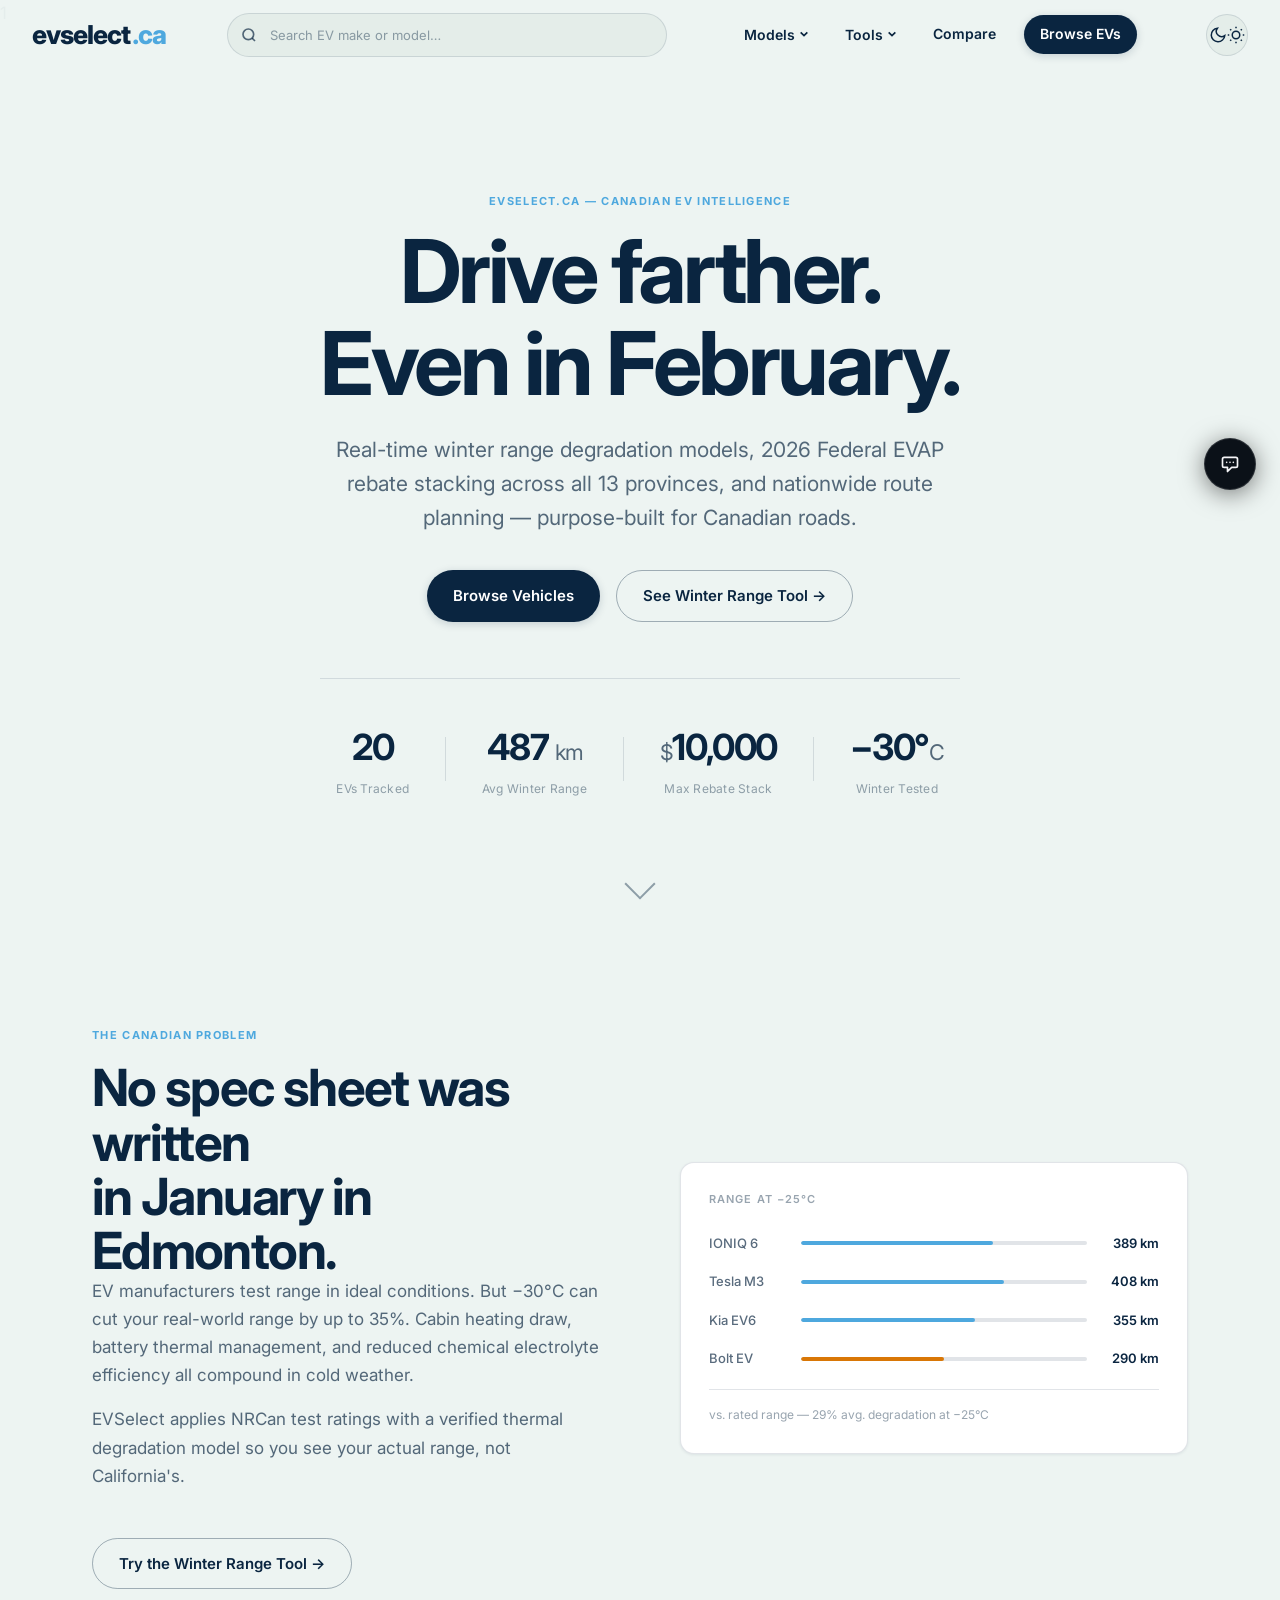
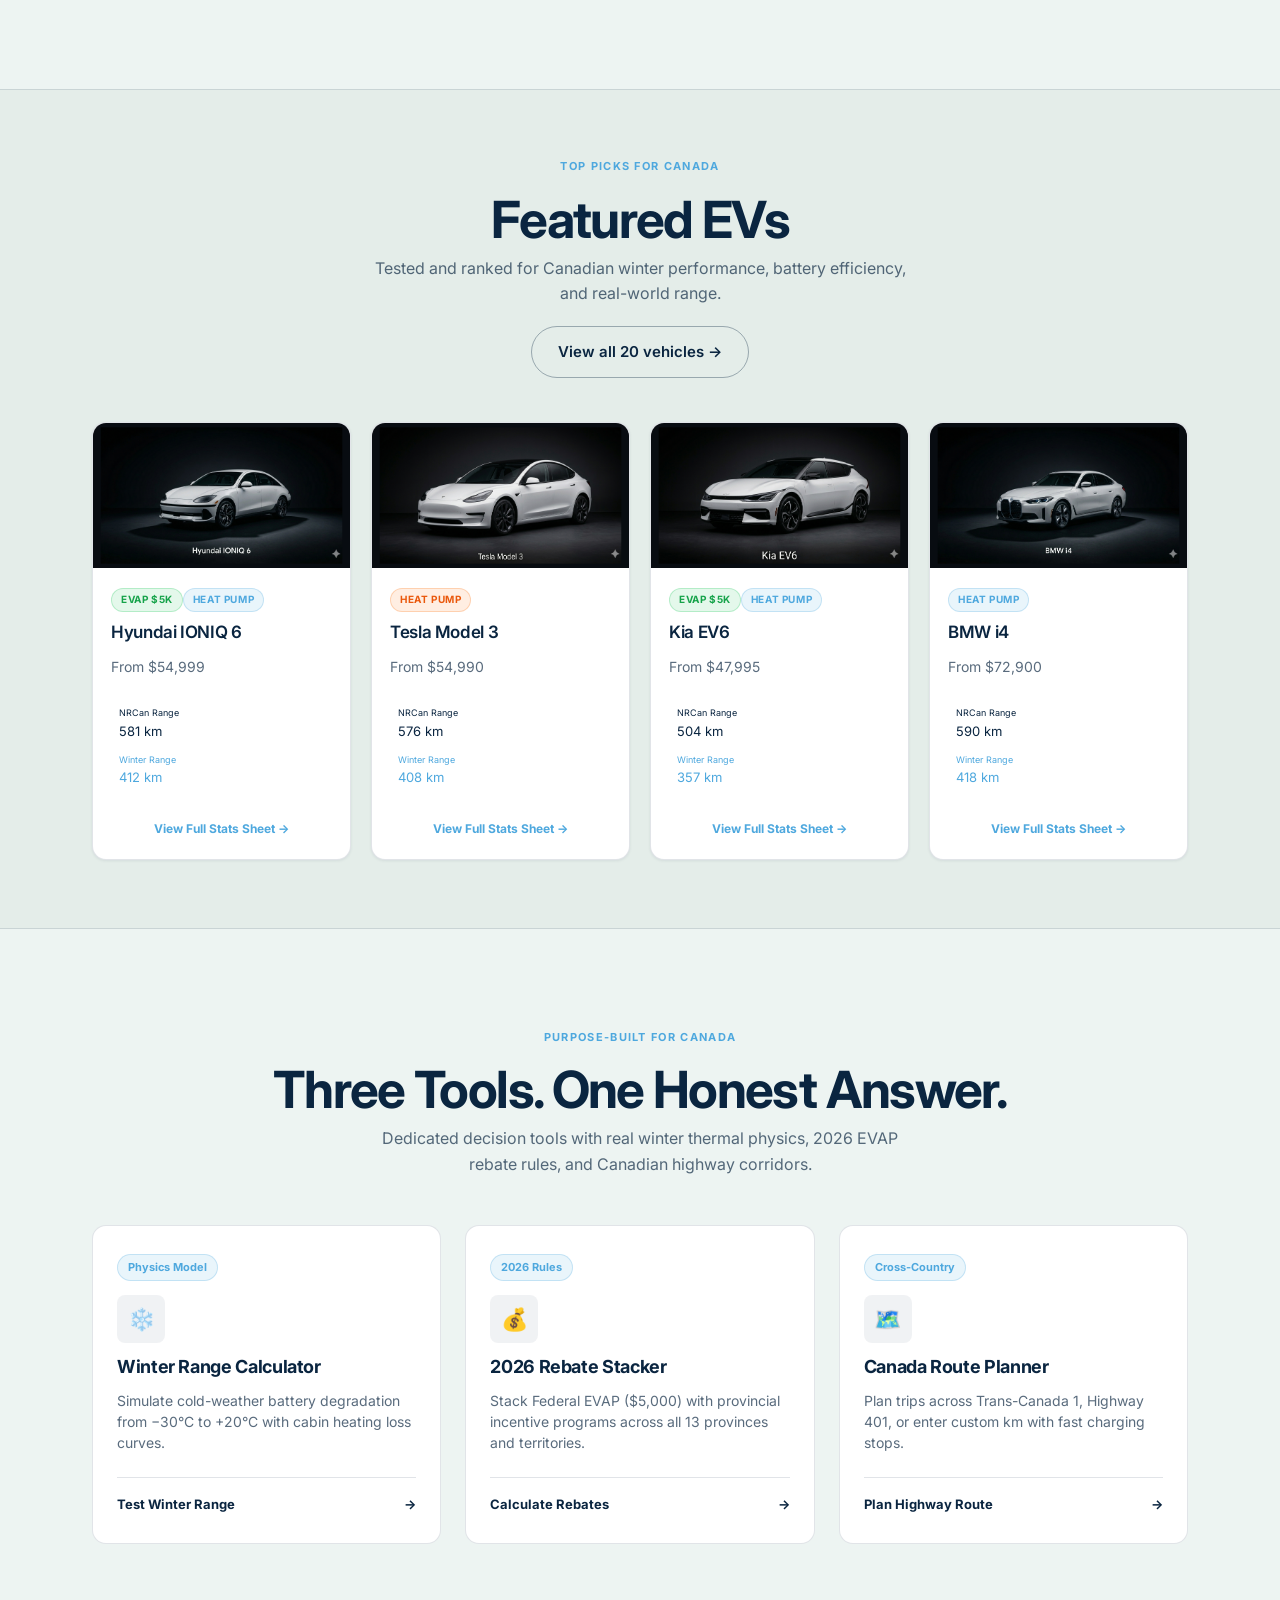
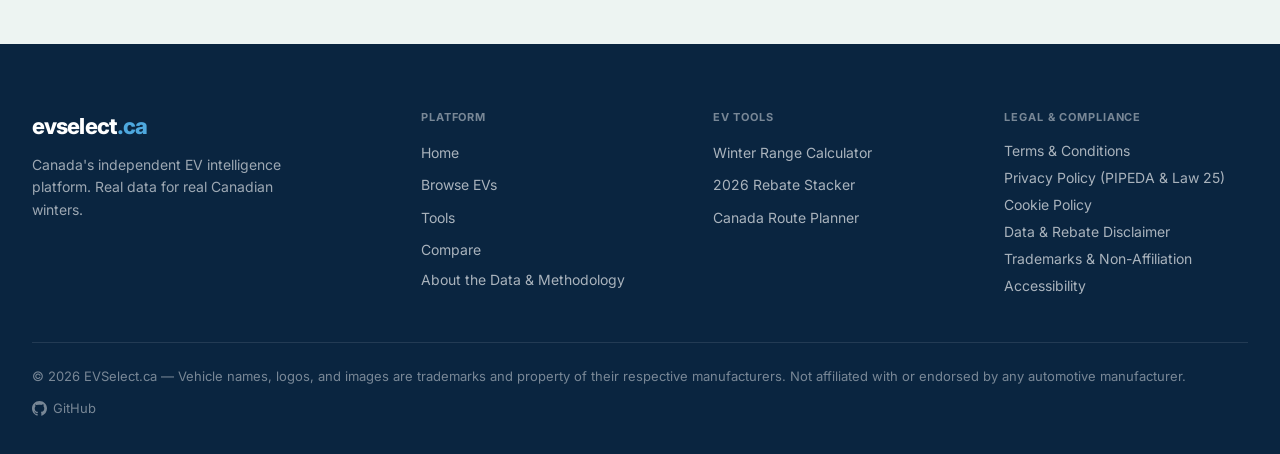
==== commit 911c38cf: "fixed ui and time for user testing" ====
--- a/index.html
+++ b/index.html
@@ -198,7 +198,7 @@
       </div>
     </div>
     <div class="carousel" id="featuredCarousel" role="list" aria-label="Featured electric vehicles">
-      <div class="carousel-item ev-card" role="listitem">
+      <div class="carousel-item ev-card" role="listitem" onclick="if(window.openStatsSheet)openStatsSheet('ioniq6')" style="cursor:pointer">
         <div class="ev-card-img-wrap"><img src="IONIQ6WM.png" alt="Hyundai IONIQ 6" class="ev-card-img" loading="lazy" onerror="this.src='evcarslogo.png';this.style.objectFit='contain';this.style.padding='32px';this.style.opacity='.3'"/></div>
         <div class="ev-card-body">
           <div class="ev-card-meta"><span class="badge badge-g">EVAP $5k</span><span class="badge badge-b">Heat Pump</span></div>
@@ -208,9 +208,12 @@
             <div class="stat-cell"><div class="stat-label">NRCan Range</div><div class="stat-val">581 km</div></div>
             <div class="stat-cell" style="border-color:var(--accent-g)"><div class="stat-label" style="color:var(--accent)">Winter Range</div><div class="stat-val" style="color:var(--accent)">412 km</div></div>
           </div>
-        </div>
-      </div>
-      <div class="carousel-item ev-card" role="listitem">
+          <div style="margin-top:10px;text-align:center">
+            <span style="font-size:12px;font-weight:700;color:var(--accent)">View Full Stats Sheet &rarr;</span>
+          </div>
+        </div>
+      </div>
+      <div class="carousel-item ev-card" role="listitem" onclick="if(window.openStatsSheet)openStatsSheet('tesla-model-3')" style="cursor:pointer">
         <div class="ev-card-img-wrap"><img src="TeslaModel3WM.png" alt="Tesla Model 3" class="ev-card-img" loading="lazy" onerror="this.src='evcarslogo.png';this.style.objectFit='contain';this.style.padding='32px';this.style.opacity='.3'"/></div>
         <div class="ev-card-body">
           <div class="ev-card-meta"><span class="badge badge-o">Heat Pump</span></div>
@@ -220,9 +223,12 @@
             <div class="stat-cell"><div class="stat-label">NRCan Range</div><div class="stat-val">576 km</div></div>
             <div class="stat-cell" style="border-color:var(--accent-g)"><div class="stat-label" style="color:var(--accent)">Winter Range</div><div class="stat-val" style="color:var(--accent)">408 km</div></div>
           </div>
-        </div>
-      </div>
-      <div class="carousel-item ev-card" role="listitem">
+          <div style="margin-top:10px;text-align:center">
+            <span style="font-size:12px;font-weight:700;color:var(--accent)">View Full Stats Sheet &rarr;</span>
+          </div>
+        </div>
+      </div>
+      <div class="carousel-item ev-card" role="listitem" onclick="if(window.openStatsSheet)openStatsSheet('kia-ev6')" style="cursor:pointer">
         <div class="ev-card-img-wrap"><img src="KiaEV6WM.png" alt="Kia EV6" class="ev-card-img" loading="lazy" onerror="this.src='evcarslogo.png';this.style.objectFit='contain';this.style.padding='32px';this.style.opacity='.3'"/></div>
         <div class="ev-card-body">
           <div class="ev-card-meta"><span class="badge badge-g">EVAP $5k</span><span class="badge badge-b">Heat Pump</span></div>
@@ -232,9 +238,12 @@
             <div class="stat-cell"><div class="stat-label">NRCan Range</div><div class="stat-val">504 km</div></div>
             <div class="stat-cell" style="border-color:var(--accent-g)"><div class="stat-label" style="color:var(--accent)">Winter Range</div><div class="stat-val" style="color:var(--accent)">357 km</div></div>
           </div>
-        </div>
-      </div>
-      <div class="carousel-item ev-card" role="listitem">
+          <div style="margin-top:10px;text-align:center">
+            <span style="font-size:12px;font-weight:700;color:var(--accent)">View Full Stats Sheet &rarr;</span>
+          </div>
+        </div>
+      </div>
+      <div class="carousel-item ev-card" role="listitem" onclick="if(window.openStatsSheet)openStatsSheet('bmw-i4')" style="cursor:pointer">
         <div class="ev-card-img-wrap"><img src="BMWi4WM.png" alt="BMW i4" class="ev-card-img" loading="lazy" onerror="this.src='evcarslogo.png';this.style.objectFit='contain';this.style.padding='32px';this.style.opacity='.3'"/></div>
         <div class="ev-card-body">
           <div class="ev-card-meta"><span class="badge badge-b">Heat Pump</span></div>
@@ -244,6 +253,9 @@
             <div class="stat-cell"><div class="stat-label">NRCan Range</div><div class="stat-val">590 km</div></div>
             <div class="stat-cell" style="border-color:var(--accent-g)"><div class="stat-label" style="color:var(--accent)">Winter Range</div><div class="stat-val" style="color:var(--accent)">418 km</div></div>
           </div>
+          <div style="margin-top:10px;text-align:center">
+            <span style="font-size:12px;font-weight:700;color:var(--accent)">View Full Stats Sheet &rarr;</span>
+          </div>
         </div>
       </div>
     </div>
@@ -253,40 +265,51 @@
 <!-- ── TOOL TEASERS ───────────────────────────────────────── -->
 <section class="section" aria-labelledby="toolsTitle">
   <div class="wrap">
-    <div style="text-align:center;margin-bottom:60px">
-      <span class="eyebrow" data-reveal>Purpose-Built for Canada</span>
-      <h2 id="toolsTitle" class="section-title" data-reveal data-delay="1">Three tools.<br>One honest answer.</h2>
-    </div>
-    <div class="tools-teasers">
-      <a href="tools.html#winter" class="tt-card" data-reveal>
-        <div class="tt-icon">
-          <svg width="22" height="22" viewBox="0 0 24 24" fill="none" stroke="currentColor" stroke-width="1.75" aria-hidden="true"><path stroke-linecap="round" stroke-linejoin="round" d="M12 2v20M4.93 4.93l14.14 14.14M2 12h20M4.93 19.07 19.07 4.93"/></svg>
-        </div>
-        <div>
-          <div class="tt-title">Winter Range Calculator</div>
-          <div class="tt-desc">Slide from &minus;30&deg; to +20&deg;C. Watch your real-world Canadian range appear in real time.</div>
-        </div>
-        <div class="tt-arrow">&rarr;</div>
+    <div style="text-align:center;margin-bottom:48px">
+      <span class="eyebrow" data-reveal style="margin-left:auto;margin-right:auto">Purpose-Built for Canada</span>
+      <h2 id="toolsTitle" class="section-title" data-reveal data-delay="1">Three Tools. One Honest Answer.</h2>
+      <p class="fg2" data-reveal data-delay="2" style="margin-top:10px;font-size:16px;max-width:560px;margin-left:auto;margin-right:auto">
+        Dedicated decision tools with real winter thermal physics, 2026 EVAP rebate rules, and Canadian highway corridors.
+      </p>
+    </div>
+    <div class="tools-teasers-grid" data-reveal data-delay="2">
+      <a href="tools.html#winter" class="tt-box">
+        <div class="tt-box-top">
+          <span class="tt-box-badge">Physics Model</span>
+          <div class="tt-box-icon">❄️</div>
+          <h3 class="tt-box-title">Winter Range Calculator</h3>
+          <p class="tt-box-desc">Simulate cold-weather battery degradation from &minus;30&deg;C to +20&deg;C with cabin heating loss curves.</p>
+        </div>
+        <div class="tt-box-bottom">
+          <span>Test Winter Range</span>
+          <span>&rarr;</span>
+        </div>
       </a>
-      <a href="tools.html#rebate" class="tt-card" data-reveal data-delay="1">
-        <div class="tt-icon">
-          <svg width="22" height="22" viewBox="0 0 24 24" fill="currentColor" aria-hidden="true"><path d="M12 2C6.48 2 2 6.48 2 12s4.48 10 10 10 10-4.48 10-10S17.52 2 12 2zm1 15h-2v-2h2v2zm0-4h-2V7h2v6z"/></svg>
-        </div>
-        <div>
-          <div class="tt-title">2026 Rebate Calculator</div>
-          <div class="tt-desc">Stack 2026 Federal EVAP ($5,000) with provincial incentives across all 13 provinces/territories. Up to $10,000 combined.</div>
-        </div>
-        <div class="tt-arrow">&rarr;</div>
+
+      <a href="tools.html#rebate" class="tt-box">
+        <div class="tt-box-top">
+          <span class="tt-box-badge">2026 Rules</span>
+          <div class="tt-box-icon">💰</div>
+          <h3 class="tt-box-title">2026 Rebate Stacker</h3>
+          <p class="tt-box-desc">Stack Federal EVAP ($5,000) with provincial incentive programs across all 13 provinces and territories.</p>
+        </div>
+        <div class="tt-box-bottom">
+          <span>Calculate Rebates</span>
+          <span>&rarr;</span>
+        </div>
       </a>
-      <a href="tools.html#route" class="tt-card" data-reveal data-delay="2">
-        <div class="tt-icon">
-          <svg width="22" height="22" viewBox="0 0 24 24" fill="currentColor" aria-hidden="true"><path d="M12 2C8.13 2 5 5.13 5 9c0 5.25 7 13 7 13s7-7.75 7-13c0-3.87-3.13-7-7-7zm0 9.5c-1.38 0-2.5-1.12-2.5-2.5s1.12-2.5 2.5-2.5 2.5 1.12 2.5 2.5-1.12 2.5-2.5 2.5z"/></svg>
-        </div>
-        <div>
-          <div class="tt-title">Canada Route Planner</div>
-          <div class="tt-desc">Plan routes across Canada (Trans-Canada, Coquihalla, 401 Corridor, Rockies, Atlantic) or enter custom km with winter degradation models.</div>
-        </div>
-        <div class="tt-arrow">&rarr;</div>
+
+      <a href="tools.html#route" class="tt-box">
+        <div class="tt-box-top">
+          <span class="tt-box-badge">Cross-Country</span>
+          <div class="tt-box-icon">🗺️</div>
+          <h3 class="tt-box-title">Canada Route Planner</h3>
+          <p class="tt-box-desc">Plan trips across Trans-Canada 1, Highway 401, or enter custom km with fast charging stops.</p>
+        </div>
+        <div class="tt-box-bottom">
+          <span>Plan Highway Route</span>
+          <span>&rarr;</span>
+        </div>
       </a>
     </div>
   </div>
@@ -487,6 +510,7 @@
 </div>
 
 <script src="shared/data.js"></script>
+<script src="shared/stats-sheet.js"></script>
 <script src="shared/chat.js"></script>
 <script>
 // Theme toggle
--- a/shared/style.css
+++ b/shared/style.css
@@ -241,6 +241,18 @@
   transition:background .15s,color .15s;text-decoration:none;
 }
 .nav-dropdown-item:hover{background:var(--accent-d);color:var(--accent)}
+.nav-dropdown-item-rich{
+  display:flex !important;align-items:center;gap:12px;
+  padding:8px 10px;
+}
+.nav-drop-thumb{
+  width:46px;height:30px;object-fit:cover;border-radius:4px;
+  background:#080C11;flex-shrink:0;image-rendering:smooth;
+}
+.nav-drop-info{display:flex;flex-direction:column;min-width:0}
+.nav-drop-name{font-size:13px;font-weight:600;color:var(--navy);white-space:nowrap;overflow:hidden;text-overflow:ellipsis}
+.nav-dropdown-item-rich:hover .nav-drop-name{color:var(--accent)}
+.nav-drop-meta{font-size:11px;color:var(--fg3);margin-top:1px}
 .nav-dropdown-divider{height:1px;background:var(--border);margin:4px 0}
 .nav-see-all{
   display:block;text-align:center;font-size:12px;font-weight:600;color:var(--accent);
@@ -586,3 +598,343 @@
 .status-tag.paused{background:rgba(234,179,8,0.12);color:#ca8a04;border:1px solid rgba(234,179,8,0.25)}
 .status-tag.phasing_down{background:rgba(249,115,22,0.12);color:#ea580c;border:1px solid rgba(249,115,22,0.25)}
 .status-tag.none{background:var(--navy-lt);color:var(--fg3);border:1px solid var(--border)}
+
+/* ── VEHICLE STATS SHEET MODAL ── */
+.ss-modal{
+  position:fixed;inset:0;z-index:1000;
+  display:flex;align-items:center;justify-content:center;
+  padding:20px;
+}
+.ss-backdrop{
+  position:fixed;inset:0;
+  background:rgba(5,13,24,0.72);
+  backdrop-filter:blur(8px);
+  -webkit-backdrop-filter:blur(8px);
+}
+.ss-box{
+  position:relative;background:var(--card);
+  border:1px solid var(--border);border-radius:var(--r);
+  width:100%;max-width:880px;max-height:92vh;
+  display:flex;flex-direction:column;
+  box-shadow:var(--shadow-lg);overflow:hidden;
+  animation:ssModalIn .25s cubic-bezier(.16,1,.3,1);
+  z-index:2;
+}
+@keyframes ssModalIn{
+  from{opacity:0;transform:scale(0.96) translateY(12px)}
+  to{opacity:1;transform:scale(1) translateY(0)}
+}
+.ss-header{
+  padding:22px 28px 18px;border-bottom:1px solid var(--border);background:var(--bg2);
+}
+.ss-brand-row{
+  display:flex;justify-content:space-between;align-items:center;margin-bottom:6px;
+}
+.ss-close{
+  width:36px;height:36px;border-radius:99px;font-size:24px;line-height:1;
+  display:flex;align-items:center;justify-content:center;color:var(--fg3);
+  cursor:pointer;transition:all .15s;background:var(--bg);border:1px solid var(--border);
+}
+.ss-close:hover{background:var(--border);color:var(--navy);transform:scale(1.05)}
+.ss-title-row{
+  display:flex;justify-content:space-between;align-items:flex-end;gap:16px;flex-wrap:wrap;
+}
+.ss-title{font-size:26px;font-weight:800;color:var(--navy);letter-spacing:-.03em;margin:0}
+.ss-price-wrap{display:flex;gap:16px;margin-top:6px;font-size:14px;flex-wrap:wrap;align-items:center}
+.ss-msrp{font-weight:700;color:var(--navy)}
+.ss-net{color:var(--accent);font-weight:600}
+.ss-badges{display:flex;gap:6px;flex-wrap:wrap}
+
+.ss-body{
+  overflow-y:auto;padding:24px 28px;flex:1;display:flex;flex-direction:column;gap:20px;
+}
+.ss-hero-img-wrap{
+  height:200px;background:#080C11;border-radius:var(--r-sm);
+  overflow:hidden;position:relative;display:flex;align-items:center;justify-content:center;
+  border:1px solid var(--border);
+}
+.ss-hero-img{
+  height:100%;width:auto;max-width:100%;object-fit:contain;image-rendering:smooth;
+  transition:transform .3s ease;
+}
+.ss-hero-overlay{
+  position:absolute;bottom:10px;right:14px;
+  background:rgba(0,0,0,0.65);backdrop-filter:blur(4px);
+  padding:4px 10px;border-radius:99px;
+}
+.ss-hero-caption{font-size:11px;font-weight:600;color:#FFFFFF}
+
+.ss-specs-grid{display:grid;grid-template-columns:repeat(2, 1fr);gap:16px}
+@media(max-width:700px){.ss-specs-grid{grid-template-columns:1fr}}
+
+.ss-spec-card{
+  background:var(--bg2);border:1px solid var(--border);border-radius:var(--r-sm);padding:16px 18px;
+}
+.ss-card-hd{
+  display:flex;align-items:center;gap:8px;margin-bottom:12px;padding-bottom:8px;
+  border-bottom:1px solid var(--border);
+}
+.ss-card-hd h4{font-size:14px;font-weight:700;color:var(--navy);margin:0;letter-spacing:-.01em}
+.ss-card-icon{font-size:16px}
+.ss-stat-list{display:flex;flex-direction:column;gap:9px}
+.ss-stat-item{display:flex;justify-content:space-between;align-items:center;font-size:13px;gap:8px}
+.ss-k{color:var(--fg3);font-weight:500}
+.ss-v{color:var(--navy);font-weight:600;text-align:right}
+.ss-v.highlight{color:var(--navy);font-weight:700}
+.ss-v.winter-accent{color:var(--accent);font-weight:700}
+
+.ss-footer{
+  padding:16px 28px;border-top:1px solid var(--border);background:var(--bg2);
+  display:flex;justify-content:space-between;align-items:center;gap:14px;flex-wrap:wrap;
+}
+.ss-ft-left{display:flex;gap:10px;flex-wrap:wrap}
+.ss-tool-btn{font-size:12px;padding:8px 14px;border-radius:99px}
+.ss-compare-cta{
+  font-size:14px;font-weight:700;padding:12px 26px;border-radius:99px;
+  background:#0A2540;color:#FFFFFF !important;box-shadow:0 2px 10px rgba(10,37,64,0.25);
+  transition:all .15s;border:none;cursor:pointer;
+}
+.ss-compare-cta:hover{transform:scale(1.02);background:#0E3259}
+
+/* ── REDESIGNED SPLIT TOOLS SWITCHER & PANES ── */
+.tool-tabs-bar{
+  display:flex;gap:8px;justify-content:center;background:var(--card);
+  padding:6px;border-radius:99px;border:1.5px solid var(--border);
+  max-width:780px;margin:28px auto 0;box-shadow:var(--shadow-sm);
+}
+.tool-tab-btn{
+  flex:1;display:flex;align-items:center;justify-content:center;gap:10px;
+  padding:12px 18px;border-radius:99px;border:none;background:transparent;
+  color:var(--fg2);cursor:pointer;transition:all .2s;
+  text-decoration:none;font-family:inherit;
+}
+.tool-tab-btn:hover{color:var(--navy);background:var(--bg2)}
+.tool-tab-btn.active{
+  color:#FFFFFF;background:#0A2540;box-shadow:0 2px 8px rgba(10,37,64,0.25);
+}
+.tool-tab-icon{font-size:18px;line-height:1}
+.tool-tab-text{display:flex;flex-direction:column;align-items:flex-start;text-align:left}
+.tool-tab-name{font-size:13px;font-weight:700;line-height:1.2}
+.tool-tab-desc{font-size:11px;opacity:.75;line-height:1.2;margin-top:2px}
+@media(max-width:720px){
+  .tool-tabs-bar{flex-direction:column;border-radius:var(--r);padding:10px}
+  .tool-tab-btn{border-radius:var(--r-sm);justify-content:flex-start}
+}
+
+.tool-pane{
+  display:none;
+}
+.tool-pane.active{
+  display:block;
+  animation:fadeToolIn .25s ease-out;
+}
+@keyframes fadeToolIn{
+  from{opacity:0;transform:translateY(8px)}
+  to{opacity:1;transform:translateY(0)}
+}
+
+/* Tool presets and visual gauges */
+.preset-pills-row{display:flex;gap:8px;margin-top:10px;flex-wrap:wrap}
+.preset-pill{
+  font-size:12px;font-weight:600;padding:6px 12px;border-radius:99px;
+  border:1px solid var(--border);background:var(--bg2);color:var(--fg2);
+  cursor:pointer;transition:all .15s;
+}
+.preset-pill:hover,.preset-pill.active{
+  border-color:var(--accent);color:var(--navy);background:var(--accent-d);
+}
+
+.retention-bar-wrap{margin-top:20px;padding-top:16px;border-top:1px solid var(--border)}
+.retention-label-row{display:flex;justify-content:space-between;font-size:12px;font-weight:700;margin-bottom:6px}
+.retention-track{
+  height:10px;background:var(--border);border-radius:99px;overflow:hidden;
+}
+.retention-fill{
+  height:100%;border-radius:99px;transition:width .4s cubic-bezier(.16,1,.3,1),background .4s;
+}
+
+/* Route Cards Grid */
+.route-cards-grid{
+  display:grid;grid-template-columns:repeat(2, 1fr);gap:10px;margin-top:16px;
+}
+@media(max-width:640px){.route-cards-grid{grid-template-columns:1fr}}
+.route-card-btn{
+  display:flex;flex-direction:column;align-items:flex-start;text-align:left;
+  padding:12px 14px;border-radius:var(--r-sm);border:1.5px solid var(--border);
+  background:var(--card);cursor:pointer;transition:all .15s;
+}
+.route-card-btn:hover{
+  border-color:var(--border2);background:var(--bg2);transform:translateY(-1px);
+}
+.route-card-btn.active{
+  border-color:var(--accent);background:var(--accent-d);box-shadow:0 0 0 1.5px var(--accent);
+}
+.route-card-tag{font-size:10px;font-weight:700;color:var(--accent);text-transform:uppercase;margin-bottom:2px}
+.route-card-title{font-size:13px;font-weight:700;color:var(--navy)}
+.route-card-sub{font-size:11px;color:var(--fg3);margin-top:2px}
+
+/* Index 3-Column Tool Cards Grid */
+.tools-teasers-grid{
+  display:grid;grid-template-columns:repeat(3, 1fr);gap:24px;max-width:1160px;margin:0 auto;
+}
+@media(max-width:960px){.tools-teasers-grid{grid-template-columns:1fr}}
+.tt-box{
+  display:flex;flex-direction:column;justify-content:space-between;
+  background:var(--card);border:1.5px solid var(--border);border-radius:var(--r);
+  padding:28px 24px;transition:all .25s ease;text-decoration:none;
+  position:relative;overflow:hidden;
+}
+.tt-box:hover{
+  transform:translateY(-4px);border-color:var(--accent);box-shadow:var(--shadow-md);background:var(--bg2);
+}
+.tt-box-top{display:flex;flex-direction:column;gap:14px}
+.tt-box-badge{
+  font-size:11px;font-weight:700;color:var(--accent);background:var(--accent-d);
+  padding:4px 10px;border-radius:99px;align-self:flex-start;border:1px solid var(--accent-g);
+}
+.tt-box-icon{
+  width:48px;height:48px;border-radius:var(--r-sm);
+  background:var(--navy-lt);color:var(--navy);display:flex;align-items:center;justify-content:center;
+  font-size:22px;
+}
+.tt-box-title{font-size:18px;font-weight:700;color:var(--navy);letter-spacing:-.02em}
+.tt-box-desc{font-size:14px;color:var(--fg2);line-height:1.5}
+.tt-box-bottom{
+  margin-top:24px;padding-top:16px;border-top:1px solid var(--border);
+  display:flex;align-items:center;justify-content:space-between;
+  font-size:13px;font-weight:700;color:var(--navy);
+}
+.tt-box:hover .tt-box-bottom{color:var(--accent)}
+
+/* ── OVERHAULED CLEAN TOOLS LAYOUT & VISUAL HIERARCHY ── */
+.tool-inner{
+  display:grid;
+  grid-template-columns:1fr 1.15fr;
+  gap:44px;
+  align-items:start;
+  max-width:1160px;
+  margin:0 auto;
+  padding:16px 0 48px;
+}
+@media(max-width:920px){
+  .tool-inner{grid-template-columns:1fr;gap:32px}
+}
+.tool-controls{display:flex;flex-direction:column;gap:20px}
+.tool-header-block{margin-bottom:4px}
+.tool-title{font-size:24px;font-weight:700;color:var(--navy);letter-spacing:-.025em;margin-bottom:6px}
+.tool-sub{font-size:14px;color:var(--fg2);line-height:1.55}
+
+.tool-input-card{
+  background:var(--card);border:1px solid var(--border);border-radius:var(--r);
+  padding:20px 22px;box-shadow:var(--shadow-sm);
+}
+.tool-input-label{
+  font-size:11px;font-weight:700;letter-spacing:.07em;text-transform:uppercase;color:var(--fg2);
+  display:block;margin-bottom:10px;
+}
+.tool-select{
+  width:100%;height:44px;background:var(--bg2);border:1.5px solid var(--border);
+  border-radius:var(--r-sm);padding:0 14px;font-size:14px;font-weight:500;
+  color:var(--fg);outline:none;transition:border-color .2s;cursor:pointer;
+}
+.tool-select:focus{border-color:var(--accent)}
+
+/* Vehicle preview chip inside tools */
+.tool-veh-chip{
+  display:flex;align-items:center;gap:12px;margin-top:12px;
+  padding:10px 12px;background:var(--bg2);border:1px solid var(--border);
+  border-radius:var(--r-sm);
+}
+.tool-veh-thumb{
+  width:56px;height:36px;object-fit:cover;border-radius:6px;
+  background:#080C11;flex-shrink:0;image-rendering:smooth;
+}
+.tool-veh-meta{display:flex;flex-direction:column;min-width:0}
+.tool-veh-name{font-size:13px;font-weight:700;color:var(--navy);white-space:nowrap;overflow:hidden;text-overflow:ellipsis}
+.tool-veh-sub{font-size:11px;color:var(--fg3);margin-top:1px}
+
+/* Temperature Presets */
+.tool-temp-header{display:flex;justify-content:space-between;align-items:center;margin-bottom:12px}
+.tool-temp-badge{font-size:26px;font-weight:800;color:var(--navy);letter-spacing:-.02em}
+.tool-temp-presets{display:grid;grid-template-columns:repeat(3, 1fr);gap:10px}
+.temp-btn{
+  display:flex;flex-direction:column;align-items:center;padding:12px 8px;
+  border-radius:var(--r-sm);border:1.5px solid var(--border);background:var(--bg2);
+  cursor:pointer;transition:all .15s;text-align:center;
+}
+.temp-btn:hover{border-color:var(--border2);transform:translateY(-1px)}
+.temp-btn.active{border-color:var(--accent);background:var(--accent-d);box-shadow:0 0 0 1.5px var(--accent)}
+.temp-icon{font-size:18px;margin-bottom:4px}
+.temp-name{font-size:13px;font-weight:700;color:var(--navy)}
+.temp-desc{font-size:10px;color:var(--fg3);margin-top:2px}
+
+/* Province and Route Grids */
+.tool-prov-grid{display:flex;gap:6px;flex-wrap:wrap}
+.tool-route-list{display:flex;flex-direction:column;gap:8px}
+.route-btn{
+  display:flex;justify-content:space-between;align-items:center;
+  padding:12px 14px;border-radius:var(--r-sm);border:1.5px solid var(--border);
+  background:var(--bg2);cursor:pointer;transition:all .15s;text-align:left;width:100%;
+}
+.route-btn:hover{border-color:var(--border2);background:var(--card)}
+.route-btn.active{border-color:var(--accent);background:var(--accent-d);box-shadow:0 0 0 1.5px var(--accent)}
+.route-btn-title{font-size:13px;font-weight:700;color:var(--navy)}
+.route-btn-meta{font-size:11px;color:var(--fg3)}
+
+/* Hero Result Card */
+.tool-hero-card{
+  background:var(--card);border:1.5px solid var(--border);border-radius:var(--r);
+  padding:32px;box-shadow:var(--shadow-md);position:relative;
+}
+.tool-card-tag{
+  font-size:11px;font-weight:700;letter-spacing:.08em;text-transform:uppercase;color:var(--fg3);
+  margin-bottom:12px;
+}
+.tool-hero-stat{margin-bottom:24px}
+.tool-hero-val{
+  font-size:clamp(40px, 5vw, 54px);font-weight:800;color:var(--accent);
+  letter-spacing:-.04em;line-height:1;margin-bottom:8px;
+}
+.tool-hero-val.green{color:#10b981}
+.tool-hero-baseline{font-size:14px;color:var(--fg2)}
+.tool-hero-sub{font-size:17px;font-weight:700;color:var(--navy);margin-top:4px}
+.tool-bar-section{margin-top:20px;padding-top:16px;border-top:1px solid var(--border)}
+.tool-bar-meta{display:flex;justify-content:space-between;font-size:12px;color:var(--fg2);margin-bottom:8px}
+.tool-bar-track{height:8px;background:var(--border);border-radius:99px;overflow:hidden}
+.tool-bar-fill{height:100%;background:var(--accent);border-radius:99px;transition:width .4s}
+.tool-status-pills{display:flex;gap:10px;margin-top:20px;flex-wrap:wrap}
+.tool-pill{
+  display:inline-flex;align-items:center;gap:6px;font-size:12px;font-weight:600;
+  padding:6px 12px;border-radius:99px;background:var(--bg2);border:1px solid var(--border);
+  color:var(--fg2);
+}
+.tool-pill-icon{color:#10b981;font-weight:800}
+.tool-stack-list{display:flex;flex-direction:column;gap:10px;margin:20px 0}
+.tool-stack-row{
+  display:flex;justify-content:space-between;align-items:center;
+  padding:12px 14px;background:var(--bg2);border:1px solid var(--border);border-radius:var(--r-sm);
+}
+.tool-stack-title{font-size:13px;font-weight:700;color:var(--navy);display:block}
+.tool-stack-desc{font-size:11px;color:var(--fg3)}
+.tool-stack-val{font-size:16px;font-weight:800;color:var(--navy)}
+.tool-metrics-row{
+  display:grid;grid-template-columns:repeat(3, 1fr);gap:12px;margin:20px 0;
+}
+.tool-metric-box{
+  background:var(--bg2);border:1px solid var(--border);border-radius:var(--r-sm);
+  padding:14px 10px;text-align:center;
+}
+.tool-metric-val{font-size:20px;font-weight:800;color:var(--navy);display:block}
+.tool-metric-label{font-size:11px;color:var(--fg3);margin-top:2px;display:block}
+.tool-cta-row{
+  margin-top:28px;padding-top:20px;border-top:1px solid var(--border);
+  display:flex;gap:12px;align-items:center;
+}
+
+/* Spotlight banner for vehicles.html */
+.spotlight-banner{
+  background:var(--accent-d);border:1.5px solid var(--accent-g);border-radius:var(--r-sm);
+  padding:12px 18px;margin-bottom:24px;display:flex;align-items:center;justify-content:space-between;
+  gap:12px;flex-wrap:wrap;font-size:14px;color:var(--navy);
+}
+
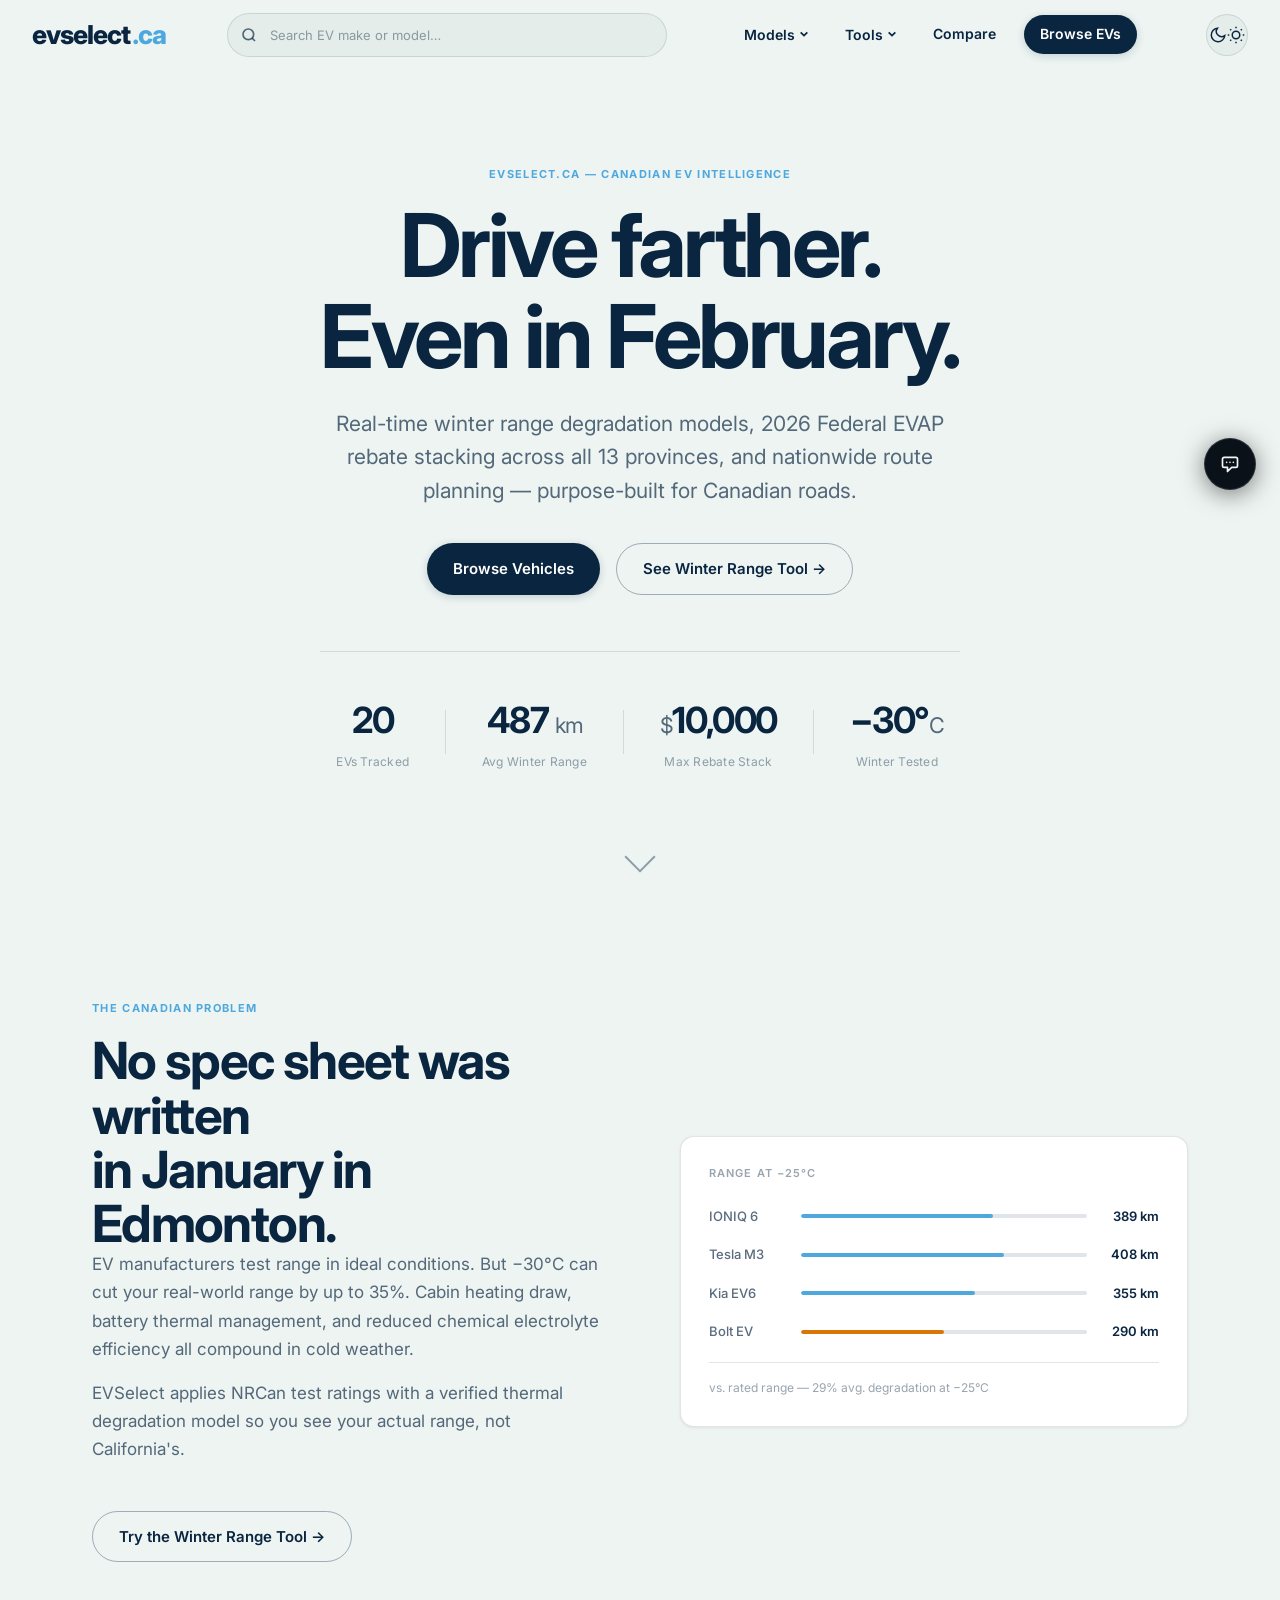
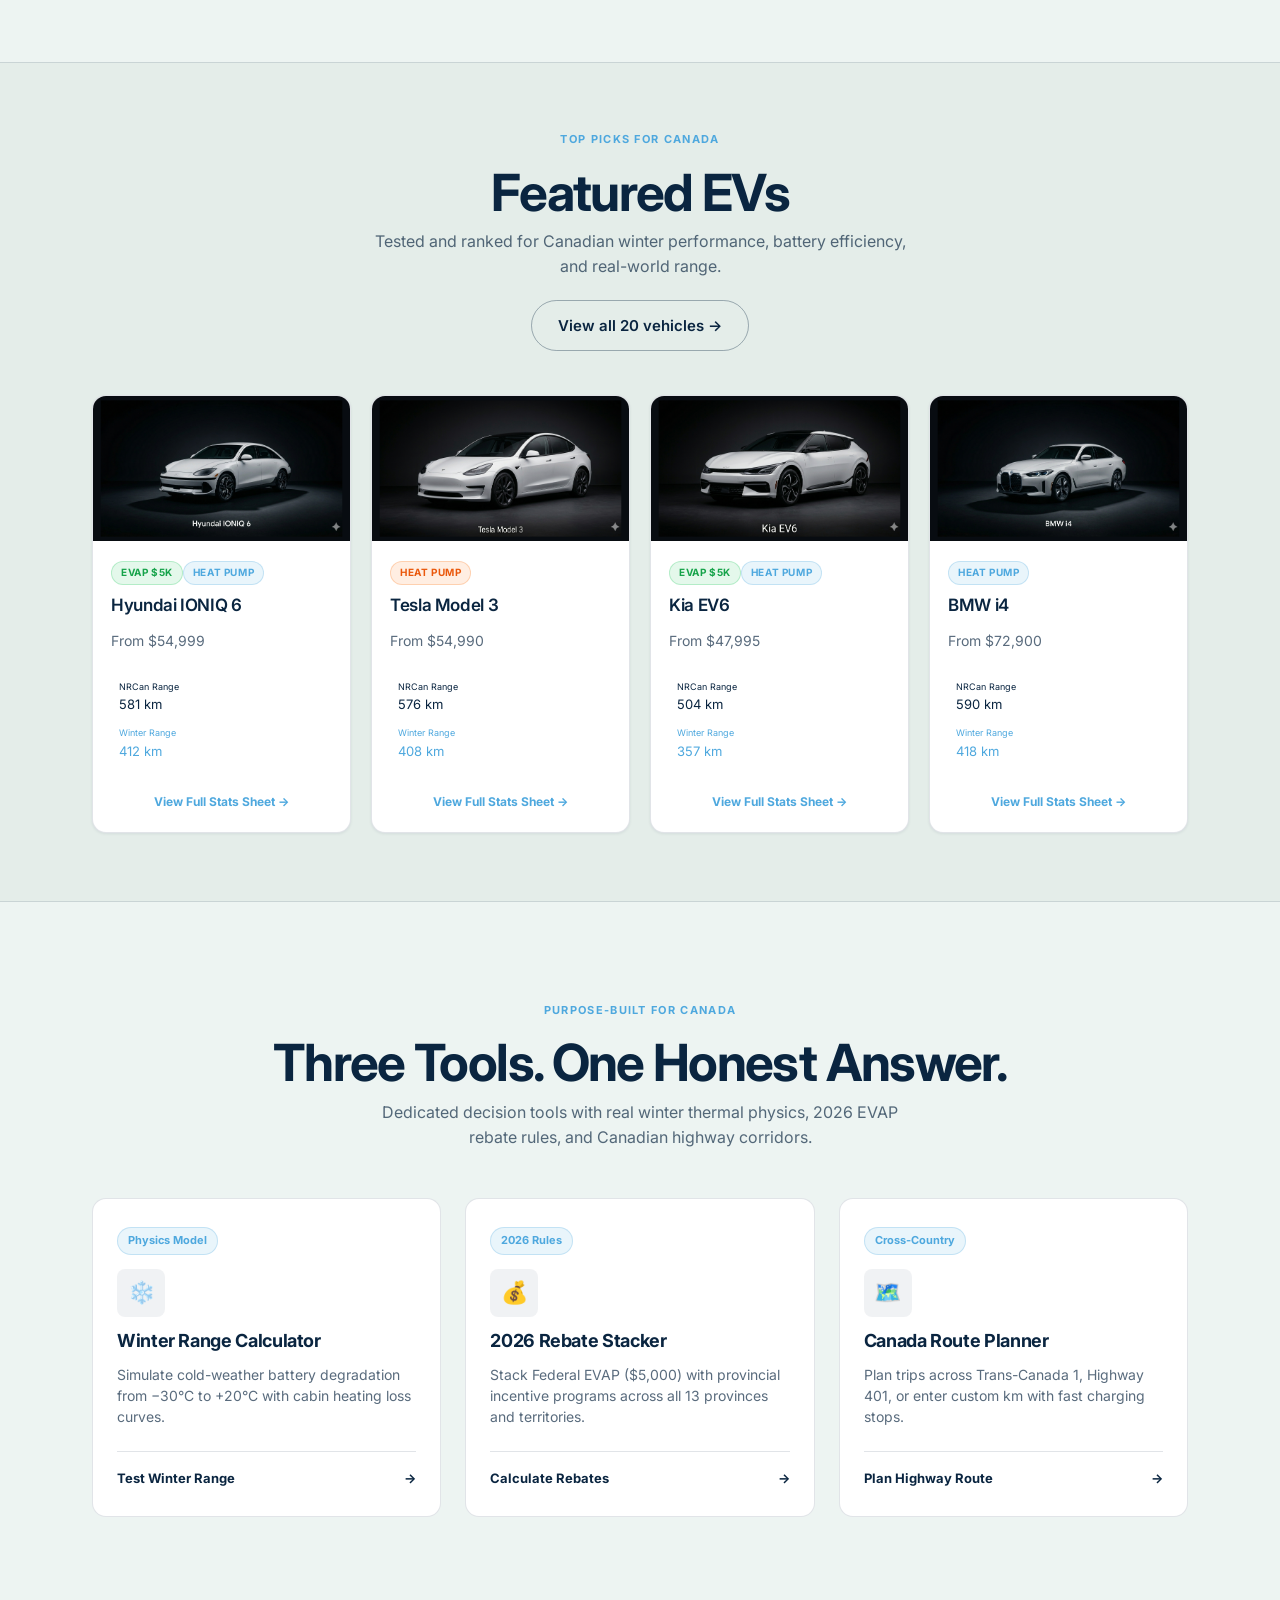
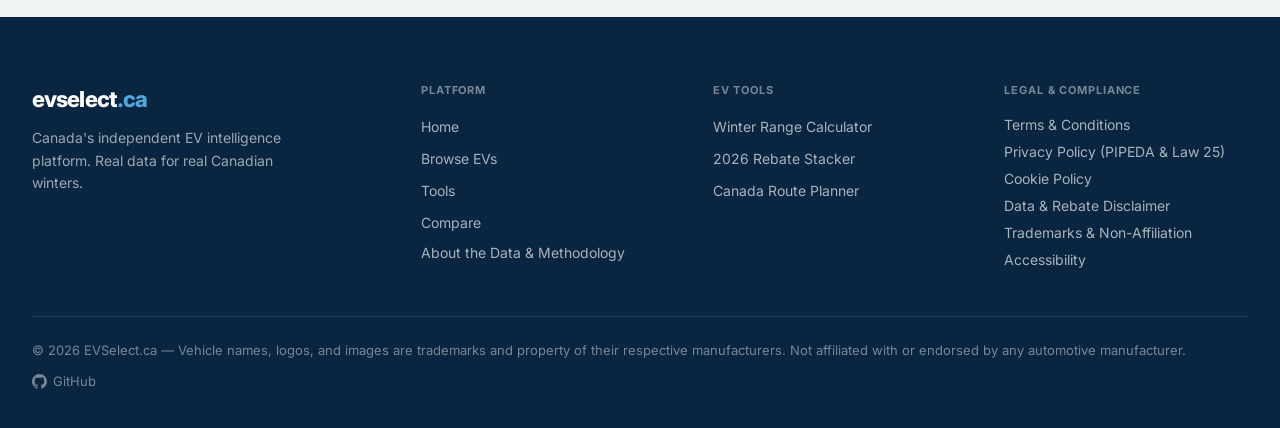
==== commit 946a57d5: "Final commit sep 28" ====
--- a/index.html
+++ b/index.html
@@ -1,622 +1,946 @@
 <!DOCTYPE html>
 <html lang="en">
+
 <head>
-  <meta charset="UTF-8"/>
-  <meta name="viewport" content="width=device-width,initial-scale=1.0"/>
+  <meta charset="UTF-8" />
+  <meta name="viewport" content="width=device-width,initial-scale=1.0" />
   <title>EVSelect.ca — Canada's EV Intelligence Platform</title>
-  <meta name="description" content="Real-time EV winter range, provincial rebates, and commute planning for Canadian buyers."/>
-  <meta name="author" content="EVSelect.ca"/>
-  <meta property="og:title" content="EVSelect.ca — Canada's EV Intelligence Platform"/>
-  <meta property="og:description" content="Real-time EV winter range, provincial rebates, and commute planning for Canadian buyers."/>
-  <meta property="og:type" content="website"/>
-  <meta name="robots" content="index,follow"/>
-  <link rel="icon" type="image/png" href="evcarslogo.png"/>1
-  <link rel="preconnect" href="https://fonts.googleapis.com"/>
-  <link rel="preconnect" href="https://fonts.gstatic.com" crossorigin/>
-  <link href="https://fonts.googleapis.com/css2?family=Inter:ital,opsz,wght@0,14..32,300..800;1,14..32,400&display=swap" rel="stylesheet"/>
-  <link rel="stylesheet" href="shared/style.css"/>
-  <script>if(localStorage.getItem('evs-theme')==='dark')document.documentElement.setAttribute('data-theme','dark');</script>
+  <meta name="description"
+    content="Real-time EV winter range, provincial rebates, and commute planning for Canadian buyers." />
+  <meta name="author" content="EVSelect.ca" />
+  <meta property="og:title" content="EVSelect.ca — Canada's EV Intelligence Platform" />
+  <meta property="og:description"
+    content="Real-time EV winter range, provincial rebates, and commute planning for Canadian buyers." />
+  <meta property="og:type" content="website" />
+  <meta name="robots" content="index,follow" />
+  <link rel="icon" type="image/png" href="evcarslogo.png" />
+  <link rel="preconnect" href="https://fonts.googleapis.com" />
+  <link rel="preconnect" href="https://fonts.gstatic.com" crossorigin />
+  <link href="https://fonts.googleapis.com/css2?family=Inter:ital,opsz,wght@0,14..32,300..800;1,14..32,400&display=swap"
+    rel="stylesheet" />
+  <link rel="stylesheet" href="shared/style.css" />
+  <script>if (localStorage.getItem('evs-theme') === 'dark') document.documentElement.setAttribute('data-theme', 'dark');</script>
 </head>
+
 <body class="page-index">
-<nav id="evs-nav" role="navigation" aria-label="Main navigation">
-  <div class="nav-inner">
-    <a href="index.html" class="nav-logo" aria-label="EVSelect home">evselect<span>.ca</span></a>
-    <div class="nav-search-wrap">
-      <svg class="nav-search-icon" width="16" height="16" viewBox="0 0 24 24" fill="none" stroke="currentColor" stroke-width="2.5" aria-hidden="true"><circle cx="11" cy="11" r="8"/><path d="m21 21-4.35-4.35"/></svg>
-      <input id="navSearchInput" type="search" class="nav-search" placeholder="Search EV make or model&#x2026;" autocomplete="off" aria-label="Search vehicles"/>
+  <nav id="evs-nav" role="navigation" aria-label="Main navigation">
+    <div class="nav-inner">
+      <a href="index.html" class="nav-logo" aria-label="EVSelect home">evselect<span>.ca</span></a>
+      <div class="nav-search-wrap">
+        <svg class="nav-search-icon" width="16" height="16" viewBox="0 0 24 24" fill="none" stroke="currentColor"
+          stroke-width="2.5" aria-hidden="true">
+          <circle cx="11" cy="11" r="8" />
+          <path d="m21 21-4.35-4.35" />
+        </svg>
+        <input id="navSearchInput" type="search" class="nav-search" placeholder="Search EV make or model&#x2026;"
+          autocomplete="off" aria-label="Search vehicles" />
+      </div>
+      <div class="nav-links" id="navLinks">
+        <div class="nav-dropdown-wrap" id="modelsDropdown">
+          <button class="nav-dropdown-btn" aria-haspopup="true" aria-expanded="false" id="modelsBtn">
+            Models
+            <svg class="nav-dropdown-arrow" viewBox="0 0 12 12" fill="none" stroke="currentColor" stroke-width="2"
+              aria-hidden="true">
+              <path d="M2 4l4 4 4-4" />
+            </svg>
+          </button>
+          <div class="nav-dropdown-menu" role="menu" id="modelsMenu">
+            <div class="nav-dropdown-section">Browse All</div>
+            <a href="vehicles.html" class="nav-dropdown-item" role="menuitem">All Electric Vehicles</a>
+            <div class="nav-dropdown-divider"></div>
+            <div class="nav-dropdown-section">Popular Models</div>
+            <a href="vehicles.html?q=Tesla+Model+Y" class="nav-dropdown-item" role="menuitem">Tesla Model Y</a>
+            <a href="vehicles.html?q=Tesla+Model+3" class="nav-dropdown-item" role="menuitem">Tesla Model 3</a>
+            <a href="vehicles.html?q=Hyundai+IONIQ+6" class="nav-dropdown-item" role="menuitem">Hyundai IONIQ 6</a>
+            <a href="vehicles.html?q=Hyundai+IONIQ+5" class="nav-dropdown-item" role="menuitem">Hyundai IONIQ 5</a>
+            <a href="vehicles.html?q=Kia+EV6" class="nav-dropdown-item" role="menuitem">Kia EV6</a>
+            <a href="vehicles.html?q=Kia+EV9" class="nav-dropdown-item" role="menuitem">Kia EV9</a>
+            <a href="vehicles.html?q=Chevrolet+Bolt" class="nav-dropdown-item" role="menuitem">Chevrolet Bolt EV</a>
+            <a href="vehicles.html?q=Chevrolet+Equinox" class="nav-dropdown-item" role="menuitem">Chevrolet Equinox
+              EV</a>
+            <a href="vehicles.html?q=Ford+Mustang" class="nav-dropdown-item" role="menuitem">Ford Mustang Mach-E</a>
+            <a href="vehicles.html?q=Volkswagen+ID.4" class="nav-dropdown-item" role="menuitem">Volkswagen ID.4</a>
+            <a href="vehicles.html?q=Nissan+Ariya" class="nav-dropdown-item" role="menuitem">Nissan Ariya</a>
+            <a href="vehicles.html?q=Nissan+LEAF" class="nav-dropdown-item" role="menuitem">Nissan LEAF</a>
+            <a href="vehicles.html?q=BMW+i4" class="nav-dropdown-item" role="menuitem">BMW i4</a>
+            <a href="vehicles.html?q=BMW+iX" class="nav-dropdown-item" role="menuitem">BMW iX</a>
+            <a href="vehicles.html?q=Polestar+2" class="nav-dropdown-item" role="menuitem">Polestar 2</a>
+            <a href="vehicles.html?q=Hyundai+Kona" class="nav-dropdown-item" role="menuitem">Hyundai Kona Electric</a>
+            <a href="vehicles.html?q=Rivian+R1T" class="nav-dropdown-item" role="menuitem">Rivian R1T</a>
+            <a href="vehicles.html?q=Subaru+Solterra" class="nav-dropdown-item" role="menuitem">Subaru Solterra</a>
+            <a href="vehicles.html?q=Toyota+bZ4X" class="nav-dropdown-item" role="menuitem">Toyota bZ4X</a>
+            <a href="vehicles.html?q=Volvo+EX40" class="nav-dropdown-item" role="menuitem">Volvo EX40</a>
+            <a href="vehicles.html" class="nav-see-all">See all models &rarr;</a>
+          </div>
+        </div>
+        <div class="nav-dropdown-wrap">
+          <button class="nav-dropdown-btn" aria-haspopup="true" aria-expanded="false">
+            Tools
+            <svg class="nav-dropdown-arrow" viewBox="0 0 12 12" fill="none" stroke="currentColor" stroke-width="2"
+              aria-hidden="true">
+              <path d="M2 4l4 4 4-4" />
+            </svg>
+          </button>
+          <div class="nav-dropdown-menu" role="menu">
+            <div class="nav-dropdown-section">EV Tools</div>
+            <a href="tools.html" class="nav-dropdown-item" role="menuitem">All Tools</a>
+            <div class="nav-dropdown-divider"></div>
+            <a href="tools.html#winter" class="nav-dropdown-item" role="menuitem">❄️ Winter Range Calculator</a>
+            <a href="tools.html#rebate" class="nav-dropdown-item" role="menuitem">💰 2026 Rebate Stacker</a>
+            <a href="tools.html#route" class="nav-dropdown-item" role="menuitem">🗺️ Canada Route Planner</a>
+          </div>
+        </div>
+        <a href="compare.html">Compare</a>
+        <a href="vehicles.html" class="nav-cta">Browse EVs</a>
+      </div>
+      <!-- Top-Right Corner Theme Toggle Button -->
+      <button class="nav-theme-btn" id="themeToggle" aria-label="Toggle dark/light mode">
+        <svg class="icon-moon" width="18" height="18" viewBox="0 0 24 24" fill="none" stroke="currentColor"
+          stroke-width="2" aria-hidden="true">
+          <path d="M21 12.79A9 9 0 1 1 11.21 3 7 7 0 0 0 21 12.79z" />
+        </svg>
+        <svg class="icon-sun" width="18" height="18" viewBox="0 0 24 24" fill="none" stroke="currentColor"
+          stroke-width="2" aria-hidden="true">
+          <circle cx="12" cy="12" r="5" />
+          <line x1="12" y1="1" x2="12" y2="3" />
+          <line x1="12" y1="21" x2="12" y2="23" />
+          <line x1="4.22" y1="4.22" x2="5.64" y2="5.64" />
+          <line x1="18.36" y1="18.36" x2="19.78" y2="19.78" />
+          <line x1="1" y1="12" x2="3" y2="12" />
+          <line x1="21" y1="12" x2="23" y2="12" />
+          <line x1="4.22" y1="19.78" x2="5.64" y2="18.36" />
+          <line x1="18.36" y1="5.64" x2="19.78" y2="4.22" />
+        </svg>
+      </button>
+      <button class="nav-mob" id="mobBtn" aria-label="Open menu" aria-expanded="false" aria-controls="navLinks">
+        <svg width="22" height="22" viewBox="0 0 22 22" fill="none" stroke="currentColor" stroke-width="2"
+          aria-hidden="true">
+          <path d="M3 6h16M3 11h16M3 16h16" />
+        </svg>
+      </button>
     </div>
-    <div class="nav-links" id="navLinks">
-      <div class="nav-dropdown-wrap" id="modelsDropdown">
-        <button class="nav-dropdown-btn" aria-haspopup="true" aria-expanded="false" id="modelsBtn">
-          Models
-          <svg class="nav-dropdown-arrow" viewBox="0 0 12 12" fill="none" stroke="currentColor" stroke-width="2" aria-hidden="true"><path d="M2 4l4 4 4-4"/></svg>
-        </button>
-        <div class="nav-dropdown-menu" role="menu" id="modelsMenu">
-          <div class="nav-dropdown-section">Browse All</div>
-          <a href="vehicles.html" class="nav-dropdown-item" role="menuitem">All Electric Vehicles</a>
-          <div class="nav-dropdown-divider"></div>
-          <div class="nav-dropdown-section">Popular Models</div>
-          <a href="vehicles.html?q=Tesla+Model+Y" class="nav-dropdown-item" role="menuitem">Tesla Model Y</a>
-          <a href="vehicles.html?q=Tesla+Model+3" class="nav-dropdown-item" role="menuitem">Tesla Model 3</a>
-          <a href="vehicles.html?q=Hyundai+IONIQ+6" class="nav-dropdown-item" role="menuitem">Hyundai IONIQ 6</a>
-          <a href="vehicles.html?q=Hyundai+IONIQ+5" class="nav-dropdown-item" role="menuitem">Hyundai IONIQ 5</a>
-          <a href="vehicles.html?q=Kia+EV6" class="nav-dropdown-item" role="menuitem">Kia EV6</a>
-          <a href="vehicles.html?q=Kia+EV9" class="nav-dropdown-item" role="menuitem">Kia EV9</a>
-          <a href="vehicles.html?q=Chevrolet+Bolt" class="nav-dropdown-item" role="menuitem">Chevrolet Bolt EV</a>
-          <a href="vehicles.html?q=Chevrolet+Equinox" class="nav-dropdown-item" role="menuitem">Chevrolet Equinox EV</a>
-          <a href="vehicles.html?q=Ford+Mustang" class="nav-dropdown-item" role="menuitem">Ford Mustang Mach-E</a>
-          <a href="vehicles.html?q=Volkswagen+ID.4" class="nav-dropdown-item" role="menuitem">Volkswagen ID.4</a>
-          <a href="vehicles.html?q=Nissan+Ariya" class="nav-dropdown-item" role="menuitem">Nissan Ariya</a>
-          <a href="vehicles.html?q=Nissan+LEAF" class="nav-dropdown-item" role="menuitem">Nissan LEAF</a>
-          <a href="vehicles.html?q=BMW+i4" class="nav-dropdown-item" role="menuitem">BMW i4</a>
-          <a href="vehicles.html?q=BMW+iX" class="nav-dropdown-item" role="menuitem">BMW iX</a>
-          <a href="vehicles.html?q=Polestar+2" class="nav-dropdown-item" role="menuitem">Polestar 2</a>
-          <a href="vehicles.html?q=Hyundai+Kona" class="nav-dropdown-item" role="menuitem">Hyundai Kona Electric</a>
-          <a href="vehicles.html?q=Rivian+R1T" class="nav-dropdown-item" role="menuitem">Rivian R1T</a>
-          <a href="vehicles.html?q=Subaru+Solterra" class="nav-dropdown-item" role="menuitem">Subaru Solterra</a>
-          <a href="vehicles.html?q=Toyota+bZ4X" class="nav-dropdown-item" role="menuitem">Toyota bZ4X</a>
-          <a href="vehicles.html?q=Volvo+EX40" class="nav-dropdown-item" role="menuitem">Volvo EX40</a>
-          <a href="vehicles.html" class="nav-see-all">See all models &rarr;</a>
-        </div>
-      </div>
-      <div class="nav-dropdown-wrap">
-        <button class="nav-dropdown-btn" aria-haspopup="true" aria-expanded="false">
-          Tools
-          <svg class="nav-dropdown-arrow" viewBox="0 0 12 12" fill="none" stroke="currentColor" stroke-width="2" aria-hidden="true"><path d="M2 4l4 4 4-4"/></svg>
-        </button>
-        <div class="nav-dropdown-menu" role="menu">
-          <div class="nav-dropdown-section">EV Tools</div>
-          <a href="tools.html" class="nav-dropdown-item" role="menuitem">All Tools</a>
-          <div class="nav-dropdown-divider"></div>
-          <a href="tools.html#winter" class="nav-dropdown-item" role="menuitem">❄️ Winter Range Calculator</a>
-          <a href="tools.html#rebate" class="nav-dropdown-item" role="menuitem">💰 2026 Rebate Stacker</a>
-          <a href="tools.html#route" class="nav-dropdown-item" role="menuitem">🗺️ Canada Route Planner</a>
-        </div>
-      </div>
-      <a href="compare.html">Compare</a>
-      <a href="vehicles.html" class="nav-cta">Browse EVs</a>
+  </nav>
+
+  <!-- ── HERO (Centered & Prominent) ────────────────────────── -->
+  <section class="hero" aria-labelledby="heroTitle">
+    <div class="wrap hero-inner">
+      <div class="eyebrow" data-reveal>evselect.ca &mdash; Canadian EV Intelligence</div>
+      <h1 id="heroTitle" class="hero-title" data-reveal data-delay="1">
+        Drive farther.<br>Even in February.
+      </h1>
+      <p class="hero-sub" data-reveal data-delay="2">
+        Real-time winter range degradation models, 2026 Federal EVAP rebate stacking across all 13 provinces, and
+        nationwide route planning &mdash; purpose-built for Canadian roads.
+      </p>
+      <div class="hero-ctas" data-reveal data-delay="3">
+        <a href="vehicles.html" class="btn btn-primary">Browse Vehicles</a>
+        <a href="tools.html" class="btn btn-ghost">See Winter Range Tool &rarr;</a>
+      </div>
+      <!-- Static Fallback Values (Never Zero) -->
+      <div class="hero-stats" data-reveal data-delay="4">
+        <div class="hstat">
+          <div class="hstat-num"><span class="count" data-to="20">20</span></div>
+          <div class="hstat-label">EVs Tracked</div>
+        </div>
+        <div class="hstat-div" aria-hidden="true"></div>
+        <div class="hstat">
+          <div class="hstat-num"><span class="count" data-to="487">487</span> <span class="hstat-unit">km</span></div>
+          <div class="hstat-label">Avg Winter Range</div>
+        </div>
+        <div class="hstat-div" aria-hidden="true"></div>
+        <div class="hstat">
+          <div class="hstat-num"><span class="hstat-unit">$</span><span class="count" data-to="10000">10,000</span>
+          </div>
+          <div class="hstat-label">Max Rebate Stack</div>
+        </div>
+        <div class="hstat-div" aria-hidden="true"></div>
+        <div class="hstat">
+          <div class="hstat-num">&minus;30&deg;<span class="hstat-unit">C</span></div>
+          <div class="hstat-label">Winter Tested</div>
+        </div>
+      </div>
     </div>
-    <!-- Top-Right Corner Theme Toggle Button -->
-    <button class="nav-theme-btn" id="themeToggle" aria-label="Toggle dark/light mode">
-      <svg class="icon-moon" width="18" height="18" viewBox="0 0 24 24" fill="none" stroke="currentColor" stroke-width="2" aria-hidden="true"><path d="M21 12.79A9 9 0 1 1 11.21 3 7 7 0 0 0 21 12.79z"/></svg>
-      <svg class="icon-sun" width="18" height="18" viewBox="0 0 24 24" fill="none" stroke="currentColor" stroke-width="2" aria-hidden="true"><circle cx="12" cy="12" r="5"/><line x1="12" y1="1" x2="12" y2="3"/><line x1="12" y1="21" x2="12" y2="23"/><line x1="4.22" y1="4.22" x2="5.64" y2="5.64"/><line x1="18.36" y1="18.36" x2="19.78" y2="19.78"/><line x1="1" y1="12" x2="3" y2="12"/><line x1="21" y1="12" x2="23" y2="12"/><line x1="4.22" y1="19.78" x2="5.64" y2="18.36"/><line x1="18.36" y1="5.64" x2="19.78" y2="4.22"/></svg>
-    </button>
-    <button class="nav-mob" id="mobBtn" aria-label="Open menu" aria-expanded="false" aria-controls="navLinks">
-      <svg width="22" height="22" viewBox="0 0 22 22" fill="none" stroke="currentColor" stroke-width="2" aria-hidden="true"><path d="M3 6h16M3 11h16M3 16h16"/></svg>
-    </button>
-  </div>
-</nav>
-
-<!-- ── HERO (Centered & Prominent) ────────────────────────── -->
-<section class="hero" aria-labelledby="heroTitle">
-  <div class="wrap hero-inner">
-    <div class="eyebrow" data-reveal>evselect.ca &mdash; Canadian EV Intelligence</div>
-    <h1 id="heroTitle" class="hero-title" data-reveal data-delay="1">
-      Drive farther.<br>Even in February.
-    </h1>
-    <p class="hero-sub" data-reveal data-delay="2">
-      Real-time winter range degradation models, 2026 Federal EVAP rebate stacking across all 13 provinces, and nationwide route planning &mdash; purpose-built for Canadian roads.
-    </p>
-    <div class="hero-ctas" data-reveal data-delay="3">
-      <a href="vehicles.html" class="btn btn-primary">Browse Vehicles</a>
-      <a href="tools.html" class="btn btn-ghost">See Winter Range Tool &rarr;</a>
+    <div class="scroll-cue" aria-hidden="true">
+      <div class="sc-arrow"></div>
     </div>
-    <!-- Static Fallback Values (Never Zero) -->
-    <div class="hero-stats" data-reveal data-delay="4">
-      <div class="hstat">
-        <div class="hstat-num"><span class="count" data-to="20">20</span></div>
-        <div class="hstat-label">EVs Tracked</div>
-      </div>
-      <div class="hstat-div" aria-hidden="true"></div>
-      <div class="hstat">
-        <div class="hstat-num"><span class="count" data-to="487">487</span> <span class="hstat-unit">km</span></div>
-        <div class="hstat-label">Avg Winter Range</div>
-      </div>
-      <div class="hstat-div" aria-hidden="true"></div>
-      <div class="hstat">
-        <div class="hstat-num"><span class="hstat-unit">$</span><span class="count" data-to="10000">10,000</span></div>
-        <div class="hstat-label">Max Rebate Stack</div>
-      </div>
-      <div class="hstat-div" aria-hidden="true"></div>
-      <div class="hstat">
-        <div class="hstat-num">&minus;30&deg;<span class="hstat-unit">C</span></div>
-        <div class="hstat-label">Winter Tested</div>
+  </section>
+
+  <!-- ── THE WINTER TRUTH ───────────────────────────────────── -->
+  <section class="section" id="winter-truth" aria-labelledby="winterTruthTitle">
+    <div class="wrap">
+      <div class="wt-grid">
+        <div class="wt-text">
+          <span class="eyebrow" data-reveal>The Canadian Problem</span>
+          <h2 id="winterTruthTitle" class="section-title" data-reveal data-delay="1">
+            No spec sheet was written<br>in January in Edmonton.
+          </h2>
+          <p class="wt-body" data-reveal data-delay="2">
+            EV manufacturers test range in ideal conditions. But &minus;30&deg;C can cut your real-world range by up to
+            35%. Cabin heating draw, battery thermal management, and reduced chemical electrolyte efficiency all
+            compound in cold weather.
+          </p>
+          <p class="wt-body" data-reveal data-delay="3">
+            EVSelect applies NRCan test ratings with a verified thermal degradation model so you see your actual range,
+            not California's.
+          </p>
+          <a href="tools.html#winter" class="btn btn-ghost" data-reveal data-delay="4"
+            style="margin-top:32px;display:inline-flex">Try the Winter Range Tool &rarr;</a>
+        </div>
+        <div class="wt-visual" data-reveal data-delay="2">
+          <div class="wt-card">
+            <div class="wt-card-label">Range at &minus;25&deg;C</div>
+            <div class="wt-bars">
+              <div class="wt-bar-row">
+                <div class="wt-bar-name">IONIQ 6</div>
+                <div class="wt-bar-track">
+                  <div class="wt-bar-fill" style="width:0%" data-w="67%"></div>
+                </div>
+                <div class="wt-bar-val">389 km</div>
+              </div>
+              <div class="wt-bar-row">
+                <div class="wt-bar-name">Tesla M3</div>
+                <div class="wt-bar-track">
+                  <div class="wt-bar-fill" style="width:0%" data-w="71%"></div>
+                </div>
+                <div class="wt-bar-val">408 km</div>
+              </div>
+              <div class="wt-bar-row">
+                <div class="wt-bar-name">Kia EV6</div>
+                <div class="wt-bar-track">
+                  <div class="wt-bar-fill" style="width:0%" data-w="61%"></div>
+                </div>
+                <div class="wt-bar-val">355 km</div>
+              </div>
+              <div class="wt-bar-row">
+                <div class="wt-bar-name">Bolt EV</div>
+                <div class="wt-bar-track">
+                  <div class="wt-bar-fill amber" style="width:0%" data-w="50%"></div>
+                </div>
+                <div class="wt-bar-val">290 km</div>
+              </div>
+            </div>
+            <div class="wt-note">vs. rated range &mdash; 29% avg. degradation at &minus;25&deg;C</div>
+          </div>
+        </div>
+      </div>
+    </div>
+  </section>
+
+  <!-- ── FEATURED VEHICLES ──────────────────────────────────── -->
+  <section class="section-sm featured-section" aria-labelledby="featuredTitle">
+    <div class="wrap">
+      <div style="text-align:center;margin-bottom:44px">
+        <span class="eyebrow" data-reveal style="margin-left:auto;margin-right:auto">Top Picks for Canada</span>
+        <h2 id="featuredTitle" class="section-title" data-reveal data-delay="1">Featured EVs</h2>
+        <p class="fg2" data-reveal data-delay="2"
+          style="margin-top:10px;font-size:16px;max-width:540px;margin-left:auto;margin-right:auto">
+          Tested and ranked for Canadian winter performance, battery efficiency, and real-world range.
+        </p>
+        <div style="margin-top:20px" data-reveal data-delay="3">
+          <a href="vehicles.html" class="btn btn-ghost">View all 20 vehicles &rarr;</a>
+        </div>
+      </div>
+      <div class="carousel" id="featuredCarousel" role="list" aria-label="Featured electric vehicles">
+        <div class="carousel-item ev-card" role="listitem" onclick="if(window.openStatsSheet)openStatsSheet('ioniq6')"
+          style="cursor:pointer">
+          <div class="ev-card-img-wrap"><img src="IONIQ6WM.png" alt="Hyundai IONIQ 6" class="ev-card-img" loading="lazy"
+              onerror="this.src='evcarslogo.png';this.style.objectFit='contain';this.style.padding='32px';this.style.opacity='.3'" />
+          </div>
+          <div class="ev-card-body">
+            <div class="ev-card-meta"><span class="badge badge-g">EVAP $5k</span><span class="badge badge-b">Heat
+                Pump</span></div>
+            <h3 class="card-title">Hyundai IONIQ 6</h3>
+            <p class="fg2" style="font-size:14px;margin-top:4px">From $54,999</p>
+            <div class="stat-grid" style="margin-top:12px">
+              <div class="stat-cell">
+                <div class="stat-label">NRCan Range</div>
+                <div class="stat-val">581 km</div>
+              </div>
+              <div class="stat-cell" style="border-color:var(--accent-g)">
+                <div class="stat-label" style="color:var(--accent)">Winter Range</div>
+                <div class="stat-val" style="color:var(--accent)">412 km</div>
+              </div>
+            </div>
+            <div style="margin-top:10px;text-align:center">
+              <span style="font-size:12px;font-weight:700;color:var(--accent)">View Full Stats Sheet &rarr;</span>
+            </div>
+          </div>
+        </div>
+        <div class="carousel-item ev-card" role="listitem"
+          onclick="if(window.openStatsSheet)openStatsSheet('tesla-model-3')" style="cursor:pointer">
+          <div class="ev-card-img-wrap"><img src="TeslaModel3WM.png" alt="Tesla Model 3" class="ev-card-img"
+              loading="lazy"
+              onerror="this.src='evcarslogo.png';this.style.objectFit='contain';this.style.padding='32px';this.style.opacity='.3'" />
+          </div>
+          <div class="ev-card-body">
+            <div class="ev-card-meta"><span class="badge badge-o">Heat Pump</span></div>
+            <h3 class="card-title">Tesla Model 3</h3>
+            <p class="fg2" style="font-size:14px;margin-top:4px">From $54,990</p>
+            <div class="stat-grid" style="margin-top:12px">
+              <div class="stat-cell">
+                <div class="stat-label">NRCan Range</div>
+                <div class="stat-val">576 km</div>
+              </div>
+              <div class="stat-cell" style="border-color:var(--accent-g)">
+                <div class="stat-label" style="color:var(--accent)">Winter Range</div>
+                <div class="stat-val" style="color:var(--accent)">408 km</div>
+              </div>
+            </div>
+            <div style="margin-top:10px;text-align:center">
+              <span style="font-size:12px;font-weight:700;color:var(--accent)">View Full Stats Sheet &rarr;</span>
+            </div>
+          </div>
+        </div>
+        <div class="carousel-item ev-card" role="listitem" onclick="if(window.openStatsSheet)openStatsSheet('kia-ev6')"
+          style="cursor:pointer">
+          <div class="ev-card-img-wrap"><img src="KiaEV6WM.png" alt="Kia EV6" class="ev-card-img" loading="lazy"
+              onerror="this.src='evcarslogo.png';this.style.objectFit='contain';this.style.padding='32px';this.style.opacity='.3'" />
+          </div>
+          <div class="ev-card-body">
+            <div class="ev-card-meta"><span class="badge badge-g">EVAP $5k</span><span class="badge badge-b">Heat
+                Pump</span></div>
+            <h3 class="card-title">Kia EV6</h3>
+            <p class="fg2" style="font-size:14px;margin-top:4px">From $47,995</p>
+            <div class="stat-grid" style="margin-top:12px">
+              <div class="stat-cell">
+                <div class="stat-label">NRCan Range</div>
+                <div class="stat-val">504 km</div>
+              </div>
+              <div class="stat-cell" style="border-color:var(--accent-g)">
+                <div class="stat-label" style="color:var(--accent)">Winter Range</div>
+                <div class="stat-val" style="color:var(--accent)">357 km</div>
+              </div>
+            </div>
+            <div style="margin-top:10px;text-align:center">
+              <span style="font-size:12px;font-weight:700;color:var(--accent)">View Full Stats Sheet &rarr;</span>
+            </div>
+          </div>
+        </div>
+        <div class="carousel-item ev-card" role="listitem" onclick="if(window.openStatsSheet)openStatsSheet('bmw-i4')"
+          style="cursor:pointer">
+          <div class="ev-card-img-wrap"><img src="BMWi4WM.png" alt="BMW i4" class="ev-card-img" loading="lazy"
+              onerror="this.src='evcarslogo.png';this.style.objectFit='contain';this.style.padding='32px';this.style.opacity='.3'" />
+          </div>
+          <div class="ev-card-body">
+            <div class="ev-card-meta"><span class="badge badge-b">Heat Pump</span></div>
+            <h3 class="card-title">BMW i4</h3>
+            <p class="fg2" style="font-size:14px;margin-top:4px">From $72,900</p>
+            <div class="stat-grid" style="margin-top:12px">
+              <div class="stat-cell">
+                <div class="stat-label">NRCan Range</div>
+                <div class="stat-val">590 km</div>
+              </div>
+              <div class="stat-cell" style="border-color:var(--accent-g)">
+                <div class="stat-label" style="color:var(--accent)">Winter Range</div>
+                <div class="stat-val" style="color:var(--accent)">418 km</div>
+              </div>
+            </div>
+            <div style="margin-top:10px;text-align:center">
+              <span style="font-size:12px;font-weight:700;color:var(--accent)">View Full Stats Sheet &rarr;</span>
+            </div>
+          </div>
+        </div>
+      </div>
+    </div>
+  </section>
+
+  <!-- ── TOOL TEASERS ───────────────────────────────────────── -->
+  <section class="section" aria-labelledby="toolsTitle">
+    <div class="wrap">
+      <div style="text-align:center;margin-bottom:48px">
+        <span class="eyebrow" data-reveal style="margin-left:auto;margin-right:auto">Purpose-Built for Canada</span>
+        <h2 id="toolsTitle" class="section-title" data-reveal data-delay="1">Three Tools. One Honest Answer.</h2>
+        <p class="fg2" data-reveal data-delay="2"
+          style="margin-top:10px;font-size:16px;max-width:560px;margin-left:auto;margin-right:auto">
+          Dedicated decision tools with real winter thermal physics, 2026 EVAP rebate rules, and Canadian highway
+          corridors.
+        </p>
+      </div>
+      <div class="tools-teasers-grid" data-reveal data-delay="2">
+        <a href="tools.html#winter" class="tt-box">
+          <div class="tt-box-top">
+            <span class="tt-box-badge">Physics Model</span>
+            <div class="tt-box-icon">❄️</div>
+            <h3 class="tt-box-title">Winter Range Calculator</h3>
+            <p class="tt-box-desc">Simulate cold-weather battery degradation from &minus;30&deg;C to +20&deg;C with
+              cabin heating loss curves.</p>
+          </div>
+          <div class="tt-box-bottom">
+            <span>Test Winter Range</span>
+            <span>&rarr;</span>
+          </div>
+        </a>
+
+        <a href="tools.html#rebate" class="tt-box">
+          <div class="tt-box-top">
+            <span class="tt-box-badge">2026 Rules</span>
+            <div class="tt-box-icon">💰</div>
+            <h3 class="tt-box-title">2026 Rebate Stacker</h3>
+            <p class="tt-box-desc">Stack Federal EVAP ($5,000) with provincial incentive programs across all 13
+              provinces and territories.</p>
+          </div>
+          <div class="tt-box-bottom">
+            <span>Calculate Rebates</span>
+            <span>&rarr;</span>
+          </div>
+        </a>
+
+        <a href="tools.html#route" class="tt-box">
+          <div class="tt-box-top">
+            <span class="tt-box-badge">Cross-Country</span>
+            <div class="tt-box-icon">🗺️</div>
+            <h3 class="tt-box-title">Canada Route Planner</h3>
+            <p class="tt-box-desc">Plan trips across Trans-Canada 1, Highway 401, or enter custom km with fast charging
+              stops.</p>
+          </div>
+          <div class="tt-box-bottom">
+            <span>Plan Highway Route</span>
+            <span>&rarr;</span>
+          </div>
+        </a>
+      </div>
+    </div>
+  </section>
+
+  <style>
+    /* ── INDEX PAGE SPECIFIC STYLES ── */
+    .hero {
+      min-height: 100svh;
+      display: flex;
+      align-items: center;
+      justify-content: center;
+      padding: calc(var(--nav-h) + 48px) 0 80px;
+      position: relative;
+    }
+
+    .hero-inner {
+      position: relative;
+      z-index: 1;
+      text-align: center;
+      display: flex;
+      flex-direction: column;
+      align-items: center;
+    }
+
+    .hero-title {
+      margin-bottom: 24px;
+      max-width: 820px;
+      text-align: center
+    }
+
+    .hero-sub {
+      font-size: clamp(17px, 2.2vw, 21px);
+      color: var(--fg2);
+      max-width: 620px;
+      line-height: 1.6;
+      margin-bottom: 36px;
+      text-align: center;
+    }
+
+    .hero-ctas {
+      display: flex;
+      gap: 16px;
+      flex-wrap: wrap;
+      margin-bottom: 56px;
+      justify-content: center
+    }
+
+    .hero-stats {
+      display: flex;
+      align-items: center;
+      justify-content: center;
+      gap: 36px;
+      flex-wrap: wrap;
+      padding-top: 40px;
+      border-top: 1px solid var(--border);
+      width: 100%;
+      max-width: 860px;
+      margin: 0 auto;
+    }
+
+    .hstat {
+      text-align: center
+    }
+
+    .hstat-num {
+      font-size: clamp(24px, 3.2vw, 36px);
+      font-weight: 700;
+      letter-spacing: -.04em;
+      color: var(--navy)
+    }
+
+    .hstat-unit {
+      font-size: .6em;
+      font-weight: 400;
+      color: var(--fg2)
+    }
+
+    .hstat-label {
+      font-size: 12px;
+      color: var(--fg3);
+      margin-top: 4px;
+      letter-spacing: .02em;
+      text-align: center
+    }
+
+    .hstat-div {
+      width: 1px;
+      height: 44px;
+      background: var(--border);
+      flex-shrink: 0
+    }
+
+    @media(max-width:560px) {
+      .hstat-div {
+        display: none
+      }
+
+      .hero-stats {
+        gap: 20px
+      }
+    }
+
+    .scroll-cue {
+      position: absolute;
+      bottom: 32px;
+      left: 50%;
+      translate: -50% 0;
+      display: flex;
+      flex-direction: column;
+      align-items: center;
+    }
+
+    .sc-arrow {
+      width: 22px;
+      height: 22px;
+      border-right: 2px solid var(--fg3);
+      border-bottom: 2px solid var(--fg3);
+      transform: rotate(45deg);
+      animation: bounce 2s ease-in-out infinite;
+    }
+
+    @keyframes bounce {
+
+      0%,
+      100% {
+        translate: 0 0
+      }
+
+      50% {
+        translate: 0 8px
+      }
+    }
+
+    /* winter truth */
+    .wt-grid {
+      display: grid;
+      grid-template-columns: 1fr 1fr;
+      gap: 80px;
+      align-items: center
+    }
+
+    @media(max-width:840px) {
+      .wt-grid {
+        grid-template-columns: 1fr;
+        gap: 48px
+      }
+    }
+
+    .wt-body {
+      font-size: 17px;
+      color: var(--fg2);
+      line-height: 1.65;
+      margin-bottom: 16px
+    }
+
+    .wt-card {
+      background: var(--card);
+      border: 1px solid var(--border);
+      border-radius: var(--r);
+      padding: 28px;
+      box-shadow: var(--shadow-sm);
+    }
+
+    .wt-card-label {
+      font-size: 11px;
+      font-weight: 600;
+      letter-spacing: .1em;
+      text-transform: uppercase;
+      color: var(--fg3);
+      margin-bottom: 24px
+    }
+
+    .wt-bars {
+      display: flex;
+      flex-direction: column;
+      gap: 18px
+    }
+
+    .wt-bar-row {
+      display: grid;
+      grid-template-columns: 80px 1fr 60px;
+      align-items: center;
+      gap: 12px
+    }
+
+    .wt-bar-name {
+      font-size: 13px;
+      font-weight: 500;
+      color: var(--fg2)
+    }
+
+    .wt-bar-track {
+      height: 4px;
+      background: var(--border);
+      border-radius: 99px;
+      overflow: hidden
+    }
+
+    .wt-bar-fill {
+      height: 100%;
+      background: var(--accent);
+      border-radius: 99px;
+      transition: width 1.2s cubic-bezier(.16, 1, .3, 1)
+    }
+
+    .wt-bar-fill.amber {
+      background: #d97706
+    }
+
+    .wt-bar-val {
+      font-size: 13px;
+      font-weight: 600;
+      color: var(--navy);
+      text-align: right
+    }
+
+    .wt-note {
+      font-size: 12px;
+      color: var(--fg3);
+      margin-top: 20px;
+      padding-top: 16px;
+      border-top: 1px solid var(--border)
+    }
+
+    /* featured */
+    .featured-section {
+      background: var(--bg2);
+      border-top: 1px solid var(--border);
+      border-bottom: 1px solid var(--border)
+    }
+
+    /* tool teasers */
+    .tools-teasers {
+      display: flex;
+      flex-direction: column;
+      border: 1px solid var(--border);
+      border-radius: var(--r);
+      overflow: hidden;
+      box-shadow: var(--shadow-sm);
+      max-width: 840px;
+      margin: 0 auto;
+    }
+
+    .tt-card {
+      display: flex;
+      align-items: center;
+      gap: 24px;
+      padding: 26px 30px;
+      background: var(--card);
+      border: none;
+      transition: background .2s;
+      text-decoration: none;
+      color: var(--navy);
+    }
+
+    .tt-card:hover {
+      background: var(--bg2)
+    }
+
+    .tt-card+.tt-card {
+      border-top: 1px solid var(--border)
+    }
+
+    .tt-icon {
+      width: 46px;
+      height: 46px;
+      border-radius: var(--r-sm);
+      background: var(--accent-d);
+      border: 1px solid var(--accent-g);
+      color: var(--accent);
+      display: flex;
+      align-items: center;
+      justify-content: center;
+      flex-shrink: 0;
+    }
+
+    .tt-title {
+      font-size: 16px;
+      font-weight: 600;
+      letter-spacing: -.02em;
+      margin-bottom: 4px;
+      color: var(--navy)
+    }
+
+    .tt-desc {
+      font-size: 14px;
+      color: var(--fg2);
+      line-height: 1.5
+    }
+
+    .tt-arrow {
+      margin-left: auto;
+      font-size: 20px;
+      color: var(--fg3);
+      flex-shrink: 0;
+      transition: transform .2s, color .2s
+    }
+
+    .tt-card:hover .tt-arrow {
+      transform: translateX(4px);
+      color: var(--accent)
+    }
+
+    @media(max-width:560px) {
+      .tt-card {
+        flex-wrap: wrap;
+        gap: 16px
+      }
+
+      .tt-arrow {
+        display: none
+      }
+    }
+
+    .count {
+      display: inline-block
+    }
+  </style>
+  <script>
+    // Counter animation with fallback support
+    (function () {
+      function animateCounter(el) {
+        var to = +el.dataset.to;
+        var dur = 1600;
+        var start = performance.now();
+        function tick(now) {
+          var p = Math.min((now - start) / dur, 1);
+          var e = 1 - Math.pow(1 - p, 3);
+          el.textContent = Math.round(to * e).toLocaleString('en-CA');
+          if (p < 1) requestAnimationFrame(tick);
+        }
+        requestAnimationFrame(tick);
+      }
+      var obs = new IntersectionObserver(function (entries) {
+        entries.forEach(function (e) {
+          if (e.isIntersecting) {
+            animateCounter(e.target);
+            obs.unobserve(e.target);
+          }
+        });
+      }, { threshold: 0.5 });
+      function init() {
+        document.querySelectorAll('.count[data-to]').forEach(function (el) { obs.observe(el); });
+      }
+      if (document.readyState === 'loading') document.addEventListener('DOMContentLoaded', init); else init();
+    })();
+
+    // Animate winter bars when they scroll in
+    (function () {
+      var obs2 = new IntersectionObserver(function (entries) {
+        entries.forEach(function (e) {
+          if (e.isIntersecting) {
+            e.target.querySelectorAll('.wt-bar-fill').forEach(function (b) {
+              b.style.width = b.dataset.w;
+            });
+            obs2.unobserve(e.target);
+          }
+        });
+      }, { threshold: .3 });
+      function init() {
+        var wc = document.querySelector('.wt-card');
+        if (wc) obs2.observe(wc);
+      }
+      if (document.readyState === 'loading') document.addEventListener('DOMContentLoaded', init); else init();
+    })();
+  </script>
+  <footer>
+    <div class="wrap-wide footer-inner">
+      <div class="footer-top">
+        <div>
+          <div class="footer-brand-name">evselect<span>.ca</span></div>
+          <p class="footer-brand-desc">Canada&#39;s independent EV intelligence platform. Real data for real Canadian
+            winters.</p>
+        </div>
+        <div>
+          <div class="footer-col-title">Platform</div>
+          <div class="footer-links">
+            <a href="index.html">Home</a>
+            <a href="vehicles.html">Browse EVs</a>
+            <a href="tools.html">Tools</a>
+            <a href="compare.html">Compare</a>
+            <button onclick="openPolicy('methodology')">About the Data &amp; Methodology</button>
+          </div>
+        </div>
+        <div>
+          <div class="footer-col-title">EV Tools</div>
+          <div class="footer-links">
+            <a href="tools.html#winter">Winter Range Calculator</a>
+            <a href="tools.html#rebate">2026 Rebate Stacker</a>
+            <a href="tools.html#route">Canada Route Planner</a>
+          </div>
+        </div>
+        <div>
+          <div class="footer-col-title">Legal &amp; Compliance</div>
+          <div class="footer-links">
+            <button onclick="openPolicy('terms')">Terms &amp; Conditions</button>
+            <button onclick="openPolicy('privacy')">Privacy Policy (PIPEDA &amp; Law 25)</button>
+            <button onclick="openPolicy('cookie')">Cookie Policy</button>
+            <button onclick="openPolicy('disclaimer')">Data &amp; Rebate Disclaimer</button>
+            <button onclick="openPolicy('trademarks')">Trademarks &amp; Non-Affiliation</button>
+            <button onclick="openPolicy('accessibility')">Accessibility</button>
+          </div>
+        </div>
+      </div>
+      <div class="footer-bottom">
+        <span class="footer-copy">&copy; <span id="footerYear"></span> EVSelect.ca &mdash; Vehicle names, logos, and
+          images are trademarks and property of their respective manufacturers. Not affiliated with or endorsed by any
+          automotive manufacturer.</span>
+        <a href="https://github.com/GS-Codes0/NewEvWebsite" target="_blank" rel="noopener" class="footer-copy"
+          style="display:flex;align-items:center;gap:6px">
+          <svg width="15" height="15" viewBox="0 0 24 24" fill="currentColor" aria-hidden="true">
+            <path
+              d="M12 0C5.37 0 0 5.37 0 12c0 5.3 3.438 9.8 8.205 11.385.6.113.82-.258.82-.577 0-.285-.01-1.04-.015-2.04-3.338.724-4.042-1.61-4.042-1.61C4.422 18.07 3.633 17.7 3.633 17.7c-1.087-.744.084-.729.084-.729 1.205.084 1.838 1.236 1.838 1.236 1.07 1.835 2.809 1.305 3.495.998.108-.776.417-1.305.76-1.605-2.665-.3-5.466-1.332-5.466-5.93 0-1.31.465-2.38 1.235-3.22-.135-.303-.54-1.523.105-3.176 0 0 1.005-.322 3.3 1.23.96-.267 1.98-.399 3-.405 1.02.006 2.04.138 3 .405 2.28-1.552 3.285-1.23 3.285-1.23.645 1.653.24 2.873.12 3.176.765.84 1.23 1.91 1.23 3.22 0 4.61-2.805 5.625-5.475 5.92.42.36.81 1.096.81 2.22 0 1.606-.015 2.896-.015 3.286 0 .315.21.69.825.57C20.565 21.795 24 17.295 24 12c0-6.63-5.37-12-12-12" />
+          </svg>
+          GitHub
+        </a>
+      </div>
+    </div>
+  </footer>
+
+  <div id="policy-modal" role="dialog" aria-modal="true" aria-labelledby="policyTitle">
+    <div class="modal-backdrop" onclick="closePolicy()"></div>
+    <div class="modal-box">
+      <div class="modal-hd">
+        <h2 id="policyTitle"></h2>
+        <button class="modal-close" onclick="closePolicy()" aria-label="Close">&times;</button>
+      </div>
+      <div class="modal-body" id="policyBody"></div>
+      <div class="modal-ft">
+        <button class="btn btn-primary btn-sm" onclick="closePolicy()">Close</button>
       </div>
     </div>
   </div>
-  <div class="scroll-cue" aria-hidden="true"><div class="sc-arrow"></div></div>
-</section>
-
-<!-- ── THE WINTER TRUTH ───────────────────────────────────── -->
-<section class="section" id="winter-truth" aria-labelledby="winterTruthTitle">
-  <div class="wrap">
-    <div class="wt-grid">
-      <div class="wt-text">
-        <span class="eyebrow" data-reveal>The Canadian Problem</span>
-        <h2 id="winterTruthTitle" class="section-title" data-reveal data-delay="1">
-          No spec sheet was written<br>in January in Edmonton.
-        </h2>
-        <p class="wt-body" data-reveal data-delay="2">
-          EV manufacturers test range in ideal conditions. But &minus;30&deg;C can cut your real-world range by up to 35%. Cabin heating draw, battery thermal management, and reduced chemical electrolyte efficiency all compound in cold weather.
-        </p>
-        <p class="wt-body" data-reveal data-delay="3">
-          EVSelect applies NRCan test ratings with a verified thermal degradation model so you see your actual range, not California's.
-        </p>
-        <a href="tools.html#winter" class="btn btn-ghost" data-reveal data-delay="4" style="margin-top:32px;display:inline-flex">Try the Winter Range Tool &rarr;</a>
-      </div>
-      <div class="wt-visual" data-reveal data-delay="2">
-        <div class="wt-card">
-          <div class="wt-card-label">Range at &minus;25&deg;C</div>
-          <div class="wt-bars">
-            <div class="wt-bar-row">
-              <div class="wt-bar-name">IONIQ 6</div>
-              <div class="wt-bar-track">
-                <div class="wt-bar-fill" style="width:0%" data-w="67%"></div>
-              </div>
-              <div class="wt-bar-val">389 km</div>
-            </div>
-            <div class="wt-bar-row">
-              <div class="wt-bar-name">Tesla M3</div>
-              <div class="wt-bar-track">
-                <div class="wt-bar-fill" style="width:0%" data-w="71%"></div>
-              </div>
-              <div class="wt-bar-val">408 km</div>
-            </div>
-            <div class="wt-bar-row">
-              <div class="wt-bar-name">Kia EV6</div>
-              <div class="wt-bar-track">
-                <div class="wt-bar-fill" style="width:0%" data-w="61%"></div>
-              </div>
-              <div class="wt-bar-val">355 km</div>
-            </div>
-            <div class="wt-bar-row">
-              <div class="wt-bar-name">Bolt EV</div>
-              <div class="wt-bar-track">
-                <div class="wt-bar-fill amber" style="width:0%" data-w="50%"></div>
-              </div>
-              <div class="wt-bar-val">290 km</div>
-            </div>
-          </div>
-          <div class="wt-note">vs. rated range &mdash; 29% avg. degradation at &minus;25&deg;C</div>
-        </div>
-      </div>
-    </div>
-  </div>
-</section>
-
-<!-- ── FEATURED VEHICLES ──────────────────────────────────── -->
-<section class="section-sm featured-section" aria-labelledby="featuredTitle">
-  <div class="wrap">
-    <div style="text-align:center;margin-bottom:44px">
-      <span class="eyebrow" data-reveal style="margin-left:auto;margin-right:auto">Top Picks for Canada</span>
-      <h2 id="featuredTitle" class="section-title" data-reveal data-delay="1">Featured EVs</h2>
-      <p class="fg2" data-reveal data-delay="2" style="margin-top:10px;font-size:16px;max-width:540px;margin-left:auto;margin-right:auto">
-        Tested and ranked for Canadian winter performance, battery efficiency, and real-world range.
-      </p>
-      <div style="margin-top:20px" data-reveal data-delay="3">
-        <a href="vehicles.html" class="btn btn-ghost">View all 20 vehicles &rarr;</a>
-      </div>
-    </div>
-    <div class="carousel" id="featuredCarousel" role="list" aria-label="Featured electric vehicles">
-      <div class="carousel-item ev-card" role="listitem" onclick="if(window.openStatsSheet)openStatsSheet('ioniq6')" style="cursor:pointer">
-        <div class="ev-card-img-wrap"><img src="IONIQ6WM.png" alt="Hyundai IONIQ 6" class="ev-card-img" loading="lazy" onerror="this.src='evcarslogo.png';this.style.objectFit='contain';this.style.padding='32px';this.style.opacity='.3'"/></div>
-        <div class="ev-card-body">
-          <div class="ev-card-meta"><span class="badge badge-g">EVAP $5k</span><span class="badge badge-b">Heat Pump</span></div>
-          <h3 class="card-title">Hyundai IONIQ 6</h3>
-          <p class="fg2" style="font-size:14px;margin-top:4px">From $54,999</p>
-          <div class="stat-grid" style="margin-top:12px">
-            <div class="stat-cell"><div class="stat-label">NRCan Range</div><div class="stat-val">581 km</div></div>
-            <div class="stat-cell" style="border-color:var(--accent-g)"><div class="stat-label" style="color:var(--accent)">Winter Range</div><div class="stat-val" style="color:var(--accent)">412 km</div></div>
-          </div>
-          <div style="margin-top:10px;text-align:center">
-            <span style="font-size:12px;font-weight:700;color:var(--accent)">View Full Stats Sheet &rarr;</span>
-          </div>
-        </div>
-      </div>
-      <div class="carousel-item ev-card" role="listitem" onclick="if(window.openStatsSheet)openStatsSheet('tesla-model-3')" style="cursor:pointer">
-        <div class="ev-card-img-wrap"><img src="TeslaModel3WM.png" alt="Tesla Model 3" class="ev-card-img" loading="lazy" onerror="this.src='evcarslogo.png';this.style.objectFit='contain';this.style.padding='32px';this.style.opacity='.3'"/></div>
-        <div class="ev-card-body">
-          <div class="ev-card-meta"><span class="badge badge-o">Heat Pump</span></div>
-          <h3 class="card-title">Tesla Model 3</h3>
-          <p class="fg2" style="font-size:14px;margin-top:4px">From $54,990</p>
-          <div class="stat-grid" style="margin-top:12px">
-            <div class="stat-cell"><div class="stat-label">NRCan Range</div><div class="stat-val">576 km</div></div>
-            <div class="stat-cell" style="border-color:var(--accent-g)"><div class="stat-label" style="color:var(--accent)">Winter Range</div><div class="stat-val" style="color:var(--accent)">408 km</div></div>
-          </div>
-          <div style="margin-top:10px;text-align:center">
-            <span style="font-size:12px;font-weight:700;color:var(--accent)">View Full Stats Sheet &rarr;</span>
-          </div>
-        </div>
-      </div>
-      <div class="carousel-item ev-card" role="listitem" onclick="if(window.openStatsSheet)openStatsSheet('kia-ev6')" style="cursor:pointer">
-        <div class="ev-card-img-wrap"><img src="KiaEV6WM.png" alt="Kia EV6" class="ev-card-img" loading="lazy" onerror="this.src='evcarslogo.png';this.style.objectFit='contain';this.style.padding='32px';this.style.opacity='.3'"/></div>
-        <div class="ev-card-body">
-          <div class="ev-card-meta"><span class="badge badge-g">EVAP $5k</span><span class="badge badge-b">Heat Pump</span></div>
-          <h3 class="card-title">Kia EV6</h3>
-          <p class="fg2" style="font-size:14px;margin-top:4px">From $47,995</p>
-          <div class="stat-grid" style="margin-top:12px">
-            <div class="stat-cell"><div class="stat-label">NRCan Range</div><div class="stat-val">504 km</div></div>
-            <div class="stat-cell" style="border-color:var(--accent-g)"><div class="stat-label" style="color:var(--accent)">Winter Range</div><div class="stat-val" style="color:var(--accent)">357 km</div></div>
-          </div>
-          <div style="margin-top:10px;text-align:center">
-            <span style="font-size:12px;font-weight:700;color:var(--accent)">View Full Stats Sheet &rarr;</span>
-          </div>
-        </div>
-      </div>
-      <div class="carousel-item ev-card" role="listitem" onclick="if(window.openStatsSheet)openStatsSheet('bmw-i4')" style="cursor:pointer">
-        <div class="ev-card-img-wrap"><img src="BMWi4WM.png" alt="BMW i4" class="ev-card-img" loading="lazy" onerror="this.src='evcarslogo.png';this.style.objectFit='contain';this.style.padding='32px';this.style.opacity='.3'"/></div>
-        <div class="ev-card-body">
-          <div class="ev-card-meta"><span class="badge badge-b">Heat Pump</span></div>
-          <h3 class="card-title">BMW i4</h3>
-          <p class="fg2" style="font-size:14px;margin-top:4px">From $72,900</p>
-          <div class="stat-grid" style="margin-top:12px">
-            <div class="stat-cell"><div class="stat-label">NRCan Range</div><div class="stat-val">590 km</div></div>
-            <div class="stat-cell" style="border-color:var(--accent-g)"><div class="stat-label" style="color:var(--accent)">Winter Range</div><div class="stat-val" style="color:var(--accent)">418 km</div></div>
-          </div>
-          <div style="margin-top:10px;text-align:center">
-            <span style="font-size:12px;font-weight:700;color:var(--accent)">View Full Stats Sheet &rarr;</span>
-          </div>
-        </div>
-      </div>
-    </div>
-  </div>
-</section>
-
-<!-- ── TOOL TEASERS ───────────────────────────────────────── -->
-<section class="section" aria-labelledby="toolsTitle">
-  <div class="wrap">
-    <div style="text-align:center;margin-bottom:48px">
-      <span class="eyebrow" data-reveal style="margin-left:auto;margin-right:auto">Purpose-Built for Canada</span>
-      <h2 id="toolsTitle" class="section-title" data-reveal data-delay="1">Three Tools. One Honest Answer.</h2>
-      <p class="fg2" data-reveal data-delay="2" style="margin-top:10px;font-size:16px;max-width:560px;margin-left:auto;margin-right:auto">
-        Dedicated decision tools with real winter thermal physics, 2026 EVAP rebate rules, and Canadian highway corridors.
-      </p>
-    </div>
-    <div class="tools-teasers-grid" data-reveal data-delay="2">
-      <a href="tools.html#winter" class="tt-box">
-        <div class="tt-box-top">
-          <span class="tt-box-badge">Physics Model</span>
-          <div class="tt-box-icon">❄️</div>
-          <h3 class="tt-box-title">Winter Range Calculator</h3>
-          <p class="tt-box-desc">Simulate cold-weather battery degradation from &minus;30&deg;C to +20&deg;C with cabin heating loss curves.</p>
-        </div>
-        <div class="tt-box-bottom">
-          <span>Test Winter Range</span>
-          <span>&rarr;</span>
-        </div>
-      </a>
-
-      <a href="tools.html#rebate" class="tt-box">
-        <div class="tt-box-top">
-          <span class="tt-box-badge">2026 Rules</span>
-          <div class="tt-box-icon">💰</div>
-          <h3 class="tt-box-title">2026 Rebate Stacker</h3>
-          <p class="tt-box-desc">Stack Federal EVAP ($5,000) with provincial incentive programs across all 13 provinces and territories.</p>
-        </div>
-        <div class="tt-box-bottom">
-          <span>Calculate Rebates</span>
-          <span>&rarr;</span>
-        </div>
-      </a>
-
-      <a href="tools.html#route" class="tt-box">
-        <div class="tt-box-top">
-          <span class="tt-box-badge">Cross-Country</span>
-          <div class="tt-box-icon">🗺️</div>
-          <h3 class="tt-box-title">Canada Route Planner</h3>
-          <p class="tt-box-desc">Plan trips across Trans-Canada 1, Highway 401, or enter custom km with fast charging stops.</p>
-        </div>
-        <div class="tt-box-bottom">
-          <span>Plan Highway Route</span>
-          <span>&rarr;</span>
-        </div>
-      </a>
-    </div>
-  </div>
-</section>
-
-<style>
-/* ── INDEX PAGE SPECIFIC STYLES ── */
-.hero{
-  min-height:100svh;display:flex;align-items:center;justify-content:center;
-  padding:calc(var(--nav-h) + 48px) 0 80px;
-  position:relative;
-}
-.hero-inner{
-  position:relative;z-index:1;
-  text-align:center;
-  display:flex;flex-direction:column;align-items:center;
-}
-.hero-title{margin-bottom:24px;max-width:820px;text-align:center}
-.hero-sub{
-  font-size:clamp(17px,2.2vw,21px);color:var(--fg2);
-  max-width:620px;line-height:1.6;margin-bottom:36px;
-  text-align:center;
-}
-.hero-ctas{display:flex;gap:16px;flex-wrap:wrap;margin-bottom:56px;justify-content:center}
-.hero-stats{
-  display:flex;align-items:center;justify-content:center;gap:36px;flex-wrap:wrap;
-  padding-top:40px;border-top:1px solid var(--border);
-  width:100%;max-width:860px;margin:0 auto;
-}
-.hstat{text-align:center}
-.hstat-num{font-size:clamp(24px,3.2vw,36px);font-weight:700;letter-spacing:-.04em;color:var(--navy)}
-.hstat-unit{font-size:.6em;font-weight:400;color:var(--fg2)}
-.hstat-label{font-size:12px;color:var(--fg3);margin-top:4px;letter-spacing:.02em;text-align:center}
-.hstat-div{width:1px;height:44px;background:var(--border);flex-shrink:0}
-@media(max-width:560px){.hstat-div{display:none}.hero-stats{gap:20px}}
-.scroll-cue{
-  position:absolute;bottom:32px;left:50%;translate:-50% 0;
-  display:flex;flex-direction:column;align-items:center;
-}
-.sc-arrow{
-  width:22px;height:22px;border-right:2px solid var(--fg3);
-  border-bottom:2px solid var(--fg3);transform:rotate(45deg);
-  animation:bounce 2s ease-in-out infinite;
-}
-@keyframes bounce{0%,100%{translate:0 0}50%{translate:0 8px}}
-/* winter truth */
-.wt-grid{display:grid;grid-template-columns:1fr 1fr;gap:80px;align-items:center}
-@media(max-width:840px){.wt-grid{grid-template-columns:1fr;gap:48px}}
-.wt-body{font-size:17px;color:var(--fg2);line-height:1.65;margin-bottom:16px}
-.wt-card{
-  background:var(--card);border:1px solid var(--border);
-  border-radius:var(--r);padding:28px;box-shadow:var(--shadow-sm);
-}
-.wt-card-label{font-size:11px;font-weight:600;letter-spacing:.1em;text-transform:uppercase;color:var(--fg3);margin-bottom:24px}
-.wt-bars{display:flex;flex-direction:column;gap:18px}
-.wt-bar-row{display:grid;grid-template-columns:80px 1fr 60px;align-items:center;gap:12px}
-.wt-bar-name{font-size:13px;font-weight:500;color:var(--fg2)}
-.wt-bar-track{height:4px;background:var(--border);border-radius:99px;overflow:hidden}
-.wt-bar-fill{height:100%;background:var(--accent);border-radius:99px;transition:width 1.2s cubic-bezier(.16,1,.3,1)}
-.wt-bar-fill.amber{background:#d97706}
-.wt-bar-val{font-size:13px;font-weight:600;color:var(--navy);text-align:right}
-.wt-note{font-size:12px;color:var(--fg3);margin-top:20px;padding-top:16px;border-top:1px solid var(--border)}
-/* featured */
-.featured-section{background:var(--bg2);border-top:1px solid var(--border);border-bottom:1px solid var(--border)}
-/* tool teasers */
-.tools-teasers{
-  display:flex;flex-direction:column;border:1px solid var(--border);border-radius:var(--r);
-  overflow:hidden;box-shadow:var(--shadow-sm);max-width:840px;margin:0 auto;
-}
-.tt-card{
-  display:flex;align-items:center;gap:24px;padding:26px 30px;
-  background:var(--card);border:none;
-  transition:background .2s;
-  text-decoration:none;color:var(--navy);
-}
-.tt-card:hover{background:var(--bg2)}
-.tt-card+.tt-card{border-top:1px solid var(--border)}
-.tt-icon{
-  width:46px;height:46px;border-radius:var(--r-sm);
-  background:var(--accent-d);border:1px solid var(--accent-g);
-  color:var(--accent);display:flex;align-items:center;justify-content:center;
-  flex-shrink:0;
-}
-.tt-title{font-size:16px;font-weight:600;letter-spacing:-.02em;margin-bottom:4px;color:var(--navy)}
-.tt-desc{font-size:14px;color:var(--fg2);line-height:1.5}
-.tt-arrow{margin-left:auto;font-size:20px;color:var(--fg3);flex-shrink:0;transition:transform .2s,color .2s}
-.tt-card:hover .tt-arrow{transform:translateX(4px);color:var(--accent)}
-@media(max-width:560px){.tt-card{flex-wrap:wrap;gap:16px}.tt-arrow{display:none}}
-.count{display:inline-block}
-</style>
-<script>
-// Counter animation with fallback support
-(function(){
-  function animateCounter(el) {
-    var to = +el.dataset.to;
-    var dur = 1600;
-    var start = performance.now();
-    function tick(now) {
-      var p = Math.min((now-start)/dur, 1);
-      var e = 1 - Math.pow(1-p, 3);
-      el.textContent = Math.round(to * e).toLocaleString('en-CA');
-      if(p < 1) requestAnimationFrame(tick);
-    }
-    requestAnimationFrame(tick);
-  }
-  var obs = new IntersectionObserver(function(entries){
-    entries.forEach(function(e){
-      if(e.isIntersecting){
-        animateCounter(e.target);
-        obs.unobserve(e.target);
-      }
-    });
-  }, {threshold: 0.5});
-  function init(){
-    document.querySelectorAll('.count[data-to]').forEach(function(el){ obs.observe(el); });
-  }
-  if(document.readyState==='loading') document.addEventListener('DOMContentLoaded',init); else init();
-})();
-
-// Animate winter bars when they scroll in
-(function(){
-  var obs2 = new IntersectionObserver(function(entries){
-    entries.forEach(function(e){
-      if(e.isIntersecting){
-        e.target.querySelectorAll('.wt-bar-fill').forEach(function(b){
-          b.style.width = b.dataset.w;
+
+  <script src="shared/data.js"></script>
+  <script src="shared/stats-sheet.js"></script>
+  <script src="shared/chat.js"></script>
+  <script>
+    // Theme toggle
+    (function () {
+      var saved = localStorage.getItem('evs-theme');
+      if (saved === 'dark') document.documentElement.setAttribute('data-theme', 'dark');
+      var btn = document.getElementById('themeToggle');
+      if (btn) btn.addEventListener('click', function () {
+        var isDark = document.documentElement.getAttribute('data-theme') === 'dark';
+        document.documentElement.setAttribute('data-theme', isDark ? 'light' : 'dark');
+        localStorage.setItem('evs-theme', isDark ? 'light' : 'dark');
+      });
+    })();
+
+    // Nav scroll + mobile
+    (function () {
+      var nav = document.getElementById('evs-nav');
+      var links = document.getElementById('navLinks');
+      var btn = document.getElementById('mobBtn');
+      window.addEventListener('scroll', function () { nav.classList.toggle('scrolled', window.scrollY > 20); }, { passive: true });
+      if (btn) btn.addEventListener('click', function () {
+        var o = links.classList.toggle('open');
+        btn.setAttribute('aria-expanded', o);
+      });
+      var path = location.pathname.split('/').pop() || 'index.html';
+      document.querySelectorAll('.nav-links a:not(.nav-cta)').forEach(function (a) {
+        if (a.getAttribute('href') === path) a.classList.add('active');
+      });
+      var fy = document.getElementById('footerYear');
+      if (fy) fy.textContent = new Date().getFullYear();
+
+      // Nav search bar: redirect to vehicles.html with query
+      var navSearch = document.getElementById('navSearchInput');
+      if (navSearch) {
+        navSearch.addEventListener('keydown', function (e) {
+          if (e.key === 'Enter' && this.value.trim()) {
+            window.location.href = 'vehicles.html?q=' + encodeURIComponent(this.value.trim());
+          }
         });
-        obs2.unobserve(e.target);
-      }
-    });
-  }, {threshold:.3});
-  function init(){
-    var wc = document.querySelector('.wt-card');
-    if(wc) obs2.observe(wc);
-  }
-  if(document.readyState==='loading') document.addEventListener('DOMContentLoaded',init); else init();
-})();
-</script>
-<footer>
-  <div class="wrap-wide footer-inner">
-    <div class="footer-top">
-      <div>
-        <div class="footer-brand-name">evselect<span>.ca</span></div>
-        <p class="footer-brand-desc">Canada&#39;s independent EV intelligence platform. Real data for real Canadian winters.</p>
-      </div>
-      <div>
-        <div class="footer-col-title">Platform</div>
-        <div class="footer-links">
-          <a href="index.html">Home</a>
-          <a href="vehicles.html">Browse EVs</a>
-          <a href="tools.html">Tools</a>
-          <a href="compare.html">Compare</a>
-          <button onclick="openPolicy('methodology')">About the Data &amp; Methodology</button>
-        </div>
-      </div>
-      <div>
-        <div class="footer-col-title">EV Tools</div>
-        <div class="footer-links">
-          <a href="tools.html#winter">Winter Range Calculator</a>
-          <a href="tools.html#rebate">2026 Rebate Stacker</a>
-          <a href="tools.html#route">Canada Route Planner</a>
-        </div>
-      </div>
-      <div>
-        <div class="footer-col-title">Legal &amp; Compliance</div>
-        <div class="footer-links">
-          <button onclick="openPolicy('terms')">Terms &amp; Conditions</button>
-          <button onclick="openPolicy('privacy')">Privacy Policy (PIPEDA &amp; Law 25)</button>
-          <button onclick="openPolicy('cookie')">Cookie Policy</button>
-          <button onclick="openPolicy('disclaimer')">Data &amp; Rebate Disclaimer</button>
-          <button onclick="openPolicy('trademarks')">Trademarks &amp; Non-Affiliation</button>
-          <button onclick="openPolicy('accessibility')">Accessibility</button>
-        </div>
-      </div>
-    </div>
-    <div class="footer-bottom">
-      <span class="footer-copy">&copy; <span id="footerYear"></span> EVSelect.ca &mdash; Vehicle names, logos, and images are trademarks and property of their respective manufacturers. Not affiliated with or endorsed by any automotive manufacturer.</span>
-      <a href="https://github.com/GS-Codes0/NewEvWebsite" target="_blank" rel="noopener" class="footer-copy" style="display:flex;align-items:center;gap:6px">
-        <svg width="15" height="15" viewBox="0 0 24 24" fill="currentColor" aria-hidden="true"><path d="M12 0C5.37 0 0 5.37 0 12c0 5.3 3.438 9.8 8.205 11.385.6.113.82-.258.82-.577 0-.285-.01-1.04-.015-2.04-3.338.724-4.042-1.61-4.042-1.61C4.422 18.07 3.633 17.7 3.633 17.7c-1.087-.744.084-.729.084-.729 1.205.084 1.838 1.236 1.838 1.236 1.07 1.835 2.809 1.305 3.495.998.108-.776.417-1.305.76-1.605-2.665-.3-5.466-1.332-5.466-5.93 0-1.31.465-2.38 1.235-3.22-.135-.303-.54-1.523.105-3.176 0 0 1.005-.322 3.3 1.23.96-.267 1.98-.399 3-.405 1.02.006 2.04.138 3 .405 2.28-1.552 3.285-1.23 3.285-1.23.645 1.653.24 2.873.12 3.176.765.84 1.23 1.91 1.23 3.22 0 4.61-2.805 5.625-5.475 5.92.42.36.81 1.096.81 2.22 0 1.606-.015 2.896-.015 3.286 0 .315.21.69.825.57C20.565 21.795 24 17.295 24 12c0-6.63-5.37-12-12-12"/></svg>
-        GitHub
-      </a>
-    </div>
-  </div>
-</footer>
-
-<div id="policy-modal" role="dialog" aria-modal="true" aria-labelledby="policyTitle">
-  <div class="modal-backdrop" onclick="closePolicy()"></div>
-  <div class="modal-box">
-    <div class="modal-hd">
-      <h2 id="policyTitle"></h2>
-      <button class="modal-close" onclick="closePolicy()" aria-label="Close">&times;</button>
-    </div>
-    <div class="modal-body" id="policyBody"></div>
-    <div class="modal-ft">
-      <button class="btn btn-primary btn-sm" onclick="closePolicy()">Close</button>
-    </div>
-  </div>
-</div>
-
-<script src="shared/data.js"></script>
-<script src="shared/stats-sheet.js"></script>
-<script src="shared/chat.js"></script>
-<script>
-// Theme toggle
-(function(){
-  var saved = localStorage.getItem('evs-theme');
-  if(saved === 'dark') document.documentElement.setAttribute('data-theme','dark');
-  var btn = document.getElementById('themeToggle');
-  if(btn) btn.addEventListener('click', function(){
-    var isDark = document.documentElement.getAttribute('data-theme') === 'dark';
-    document.documentElement.setAttribute('data-theme', isDark ? 'light' : 'dark');
-    localStorage.setItem('evs-theme', isDark ? 'light' : 'dark');
-  });
-})();
-
-// Nav scroll + mobile
-(function(){
-  var nav = document.getElementById('evs-nav');
-  var links = document.getElementById('navLinks');
-  var btn = document.getElementById('mobBtn');
-  window.addEventListener('scroll', function(){ nav.classList.toggle('scrolled', window.scrollY > 20); }, {passive:true});
-  if(btn) btn.addEventListener('click', function(){
-    var o = links.classList.toggle('open');
-    btn.setAttribute('aria-expanded', o);
-  });
-  var path = location.pathname.split('/').pop() || 'index.html';
-  document.querySelectorAll('.nav-links a:not(.nav-cta)').forEach(function(a){
-    if(a.getAttribute('href') === path) a.classList.add('active');
-  });
-  var fy = document.getElementById('footerYear');
-  if(fy) fy.textContent = new Date().getFullYear();
-
-  // Nav search bar: redirect to vehicles.html with query
-  var navSearch = document.getElementById('navSearchInput');
-  if(navSearch){
-    navSearch.addEventListener('keydown', function(e){
-      if(e.key === 'Enter' && this.value.trim()){
-        window.location.href = 'vehicles.html?q=' + encodeURIComponent(this.value.trim());
-      }
-    });
-  }
-})();
-
-// Scroll reveal
-(function(){
-  var obs = new IntersectionObserver(function(entries){
-    entries.forEach(function(e){ if(e.isIntersecting){ e.target.classList.add('in'); obs.unobserve(e.target); } });
-  }, {threshold:0.08});
-  function init(){ document.querySelectorAll('[data-reveal]').forEach(function(el){ obs.observe(el); }); }
-  if(document.readyState==='loading') document.addEventListener('DOMContentLoaded',init); else init();
-})();
-
-// Comprehensive Policy Content (PIPEDA, Quebec Law 25, Methodology, Trademarks)
-var POLICIES = {
-  methodology:{
-    title:'About the Data & Methodology',
-    body:'<p style="color:var(--fg3);font-size:13px;margin-bottom:16px">Independent Canadian EV Intelligence &bull; Last updated September 2026</p>' +
-      '<h3>1. Official Base Range Data</h3><p>All rated range figures reflect official <strong>Natural Resources Canada (NRCan)</strong> ratings for standard Canadian-market trims under the federal 5-cycle testing protocol.</p>' +
-      '<h3>2. Thermal Degradation Model</h3><p>Standard spec sheets reflect test temperatures near 20&deg;C. EVSelect uses an empirical thermal loss curve: <strong>0% loss at 0&deg;C, scaling linearly to 35% loss at &minus;30&deg;C</strong>. This reflects real-world Canadian fleet data accounting for resistive/heat-pump cabin heating draw and electrolyte viscosity in lithium-ion cells.</p>' +
-      '<h3>3. 2026 Rebate Rules (EVAP &amp; Provincial)</h3><p>Federal iZEV funding ran out on January 12, 2025. It was superseded on February 16, 2026 by the <strong>Electric Vehicle Affordability Program (EVAP)</strong> administered by Transport Canada. We verify all federal and provincial program criteria on a monthly refresh cadence directly against official ministry and utility documentation.</p>' +
-      '<h3>4. Editorial Independence</h3><p>EVSelect.ca is an independent public interest platform. We do not receive sponsorship, kickbacks, or affiliate commissions from any vehicle manufacturer or dealership.</p>'
-  },
-  terms:{
-    title:'Terms & Conditions',
-    body:'<p style="color:var(--fg3);font-size:13px;margin-bottom:16px">Last updated: September 2026</p><h3>1. Acceptance</h3><p>By accessing EVSelect.ca you accept these Terms. If you disagree, do not use this platform.</p><h3>2. Informational Purpose</h3><p>All estimates (winter range, charging duration, and incentive eligibility) are provided strictly for educational comparison. <strong>Do not rely solely on automated calculations for mission-critical travel safety or financial purchasing commitments.</strong></p><h3>3. Rebate Accuracy Disclaimer</h3><p>Government rebate allocations, rules, and eligibility caps change frequently without prior notice. Always verify directly with Transport Canada or your provincial ministry before signing a vehicle purchase agreement.</p><h3>4. Limitation of Liability</h3><p>EVSelect and its contributors are not liable for damages or losses resulting from platform use, range deviations, or incentive disqualifications.</p><h3>5. Governing Law</h3><p>Governed by the laws of the Province of Alberta and the federal laws of Canada applicable therein.</p>'
-  },
-  privacy:{
-    title:'Privacy Policy (PIPEDA & Quebec Law 25)',
-    body:'<p style="color:var(--fg3);font-size:13px;margin-bottom:16px">Last updated: September 2026 &mdash; Compliant with PIPEDA &amp; Qu&eacute;bec Law 25</p>' +
-      '<h3>1. Scope &amp; Commitment</h3><p>EVSelect.ca is committed to protecting the privacy of Canadian users under the <em>Personal Information Protection and Electronic Documents Act</em> (PIPEDA) and Qu&eacute;bec <em>Law 25 (An Act to modernize legislative provisions as regards the protection of personal information)</em>.</p>' +
-      '<h3>2. What We Collect</h3><ul><li><strong>Anonymized server log telemetry</strong> (IP address masked, browser type, page visits) for site reliability and performance monitoring.</li><li><strong>Client-side state</strong> (dark/light theme choice, cookie preferences) stored strictly in local browser <code>localStorage</code> without transmission to our servers.</li><li><strong>Chat queries</strong> submitted to the interactive assistant (processed ephemerally via secure API without linking to personal identities).</li></ul>' +
-      '<h3>3. What We Do NOT Collect</h3><p>We do not collect names, phone numbers, home addresses, driver\'s licenses, credit card data, or VIN numbers. <strong>We do not sell, rent, or trade user data to third parties or automotive dealerships.</strong></p>' +
-      '<h3>4. Retention &amp; Deletion Rights</h3><p>Under PIPEDA and Law 25, you have the right to request access to or deletion of any stored data. Because all personal state remains exclusively in your own local device storage, clearing your browser cache/cookies instantly destroys all local data.</p>' +
-      '<h3>5. Privacy Officer Contact</h3><p>For inquiries regarding privacy or compliance, contact the privacy team via our public repository issue tracker at <a href="https://github.com/GS-Codes0/NewEvWebsite" target="_blank">GitHub</a>.</p>'
-  },
-  cookie:{
-    title:'Cookie Policy',
-    body:'<h3>Essential Local Storage</h3><p>EVSelect uses browser <code>localStorage</code> strictly for functional preferences (e.g. keeping your dark/light mode preference across sessions). No cross-site advertising or behavioral tracking cookies are utilized.</p>'
-  },
-  disclaimer:{
-    title:'Data & Rebate Disclaimer',
-    body:'<h3>1. Real-World Driving Variations</h3><p>Actual electric vehicle range differs significantly from official ratings based on driving speed, cabin temperature settings, precipitation, tire type (winter vs. all-season), terrain elevation, and payload.</p>' +
-      '<h3>2. Regulatory &amp; Incentive Notice</h3><p>Government incentive programs (including Federal EVAP, Roulez Vert, CleanBC, and provincial rebates) are governed exclusively by their official respective government ministries. Funding caps, program eligibility, and qualification windows are subject to termination or alteration without notice.</p>'
-  },
-  trademarks:{
-    title:'Trademarks & Non-Affiliation',
-    body:'<h3>Trademark Notice</h3><p>All vehicle brand names, model names, badges, logos, and images referenced on this platform (including Tesla, Hyundai, Kia, Chevrolet, Ford, Volkswagen, Nissan, BMW, Polestar, Rivian, Subaru, Toyota, and Volvo) are trademarks and registered property of their respective manufacturer owners.</p>' +
-      '<h3>Non-Affiliation</h3><p>EVSelect.ca is an independent Canadian consumer informational resource. EVSelect.ca is not affiliated with, sponsored by, or endorsed by any vehicle manufacturer, automotive dealer association, or government agency.</p>'
-  },
-  accessibility:{
-    title:'Accessibility Statement (WCAG 2.1 AA)',
-    body:'<p>EVSelect.ca is designed to conform to the Web Content Accessibility Guidelines (WCAG) 2.1 Level AA standards. Key implementations include semantic heading structure, high-contrast dark and light themes, keyboard navigability, ARIA landmarks, and descriptive screen-reader alternatives.</p>'
-  }
-};
-
-function openPolicy(k){
-  var p=POLICIES[k]; if(!p) return;
-  document.getElementById('policyTitle').textContent=p.title;
-  document.getElementById('policyBody').innerHTML=p.body;
-  document.getElementById('policy-modal').classList.add('open');
-  document.body.style.overflow='hidden';
-}
-function closePolicy(){
-  document.getElementById('policy-modal').classList.remove('open');
-  document.body.style.overflow='';
-}
-document.addEventListener('keydown',function(e){ if(e.key==='Escape') closePolicy(); });
-</script>
+      }
+    })();
+
+    // Scroll reveal
+    (function () {
+      var obs = new IntersectionObserver(function (entries) {
+        entries.forEach(function (e) { if (e.isIntersecting) { e.target.classList.add('in'); obs.unobserve(e.target); } });
+      }, { threshold: 0.08 });
+      function init() { document.querySelectorAll('[data-reveal]').forEach(function (el) { obs.observe(el); }); }
+      if (document.readyState === 'loading') document.addEventListener('DOMContentLoaded', init); else init();
+    })();
+
+    // Comprehensive Policy Content (PIPEDA, Quebec Law 25, Methodology, Trademarks)
+    var POLICIES = {
+      methodology: {
+        title: 'About the Data & Methodology',
+        body: '<p style="color:var(--fg3);font-size:13px;margin-bottom:16px">Independent Canadian EV Intelligence &bull; Last updated September 2026</p>' +
+          '<h3>1. Official Base Range Data</h3><p>All rated range figures reflect official <strong>Natural Resources Canada (NRCan)</strong> ratings for standard Canadian-market trims under the federal 5-cycle testing protocol.</p>' +
+          '<h3>2. Thermal Degradation Model</h3><p>EVSelect uses a <strong>hardware-aware piecewise thermal model</strong> that accounts for both ambient temperature and cabin heating architecture. Degradation begins below 20°C with distinct curves for <strong>heat-pump-equipped EVs</strong> (e.g. IONIQ 5/6, Tesla, BMW i4) versus <strong>resistive PTC heaters</strong> (e.g. Bolt EV, Nissan LEAF). Key calibration benchmarks: <strong>7% vs 12% loss at 0°C</strong>, <strong>21% vs 24% at −15°C</strong>, converging near 35–38% at −30°C with a hard cap below −30°C. This models real-world lithium-ion electrolyte viscosity, regenerative braking limits, and differential heating draw sourced from Canadian fleet telemetry.</p>' +
+          '<h3>3. 2026 Rebate Rules (EVAP &amp; Provincial)</h3><p>Federal iZEV funding ran out on January 12, 2025. It was superseded on February 16, 2026 by the <strong>Electric Vehicle Affordability Program (EVAP)</strong> administered by Transport Canada. We verify all federal and provincial program criteria on a monthly refresh cadence directly against official ministry and utility documentation.</p>' +
+          '<h3>4. Editorial Independence</h3><p>EVSelect.ca is an independent public interest platform. We do not receive sponsorship, kickbacks, or affiliate commissions from any vehicle manufacturer or dealership.</p>'
+      },
+      terms: {
+        title: 'Terms & Conditions',
+        body: '<p style="color:var(--fg3);font-size:13px;margin-bottom:16px">Last updated: September 2026</p><h3>1. Acceptance</h3><p>By accessing EVSelect.ca you accept these Terms. If you disagree, do not use this platform.</p><h3>2. Informational Purpose</h3><p>All estimates (winter range, charging duration, and incentive eligibility) are provided strictly for educational comparison. <strong>Do not rely solely on automated calculations for mission-critical travel safety or financial purchasing commitments.</strong></p><h3>3. Rebate Accuracy Disclaimer</h3><p>Government rebate allocations, rules, and eligibility caps change frequently without prior notice. Always verify directly with Transport Canada or your provincial ministry before signing a vehicle purchase agreement.</p><h3>4. Limitation of Liability</h3><p>EVSelect and its contributors are not liable for damages or losses resulting from platform use, range deviations, or incentive disqualifications.</p><h3>5. Governing Law</h3><p>Governed by the laws of the Province of Alberta and the federal laws of Canada applicable therein.</p>'
+      },
+      privacy: {
+        title: 'Privacy Policy (PIPEDA & Quebec Law 25)',
+        body: '<p style="color:var(--fg3);font-size:13px;margin-bottom:16px">Last updated: September 2026 &mdash; Compliant with PIPEDA &amp; Qu&eacute;bec Law 25</p>' +
+          '<h3>1. Scope &amp; Commitment</h3><p>EVSelect.ca is committed to protecting the privacy of Canadian users under the <em>Personal Information Protection and Electronic Documents Act</em> (PIPEDA) and Qu&eacute;bec <em>Law 25 (An Act to modernize legislative provisions as regards the protection of personal information)</em>.</p>' +
+          '<h3>2. What We Collect</h3><ul><li><strong>Anonymized server log telemetry</strong> (IP address masked, browser type, page visits) for site reliability and performance monitoring.</li><li><strong>Client-side state</strong> (dark/light theme choice, cookie preferences) stored strictly in local browser <code>localStorage</code> without transmission to our servers.</li><li><strong>Chat queries</strong> submitted to the interactive assistant (processed ephemerally via secure API without linking to personal identities).</li></ul>' +
+          '<h3>3. What We Do NOT Collect</h3><p>We do not collect names, phone numbers, home addresses, driver\'s licenses, credit card data, or VIN numbers. <strong>We do not sell, rent, or trade user data to third parties or automotive dealerships.</strong></p>' +
+          '<h3>4. Retention &amp; Deletion Rights</h3><p>Under PIPEDA and Law 25, you have the right to request access to or deletion of any stored data. Because all personal state remains exclusively in your own local device storage, clearing your browser cache/cookies instantly destroys all local data.</p>' +
+          '<h3>5. Privacy Officer Contact</h3><p>For inquiries regarding privacy or compliance, contact the privacy team via our public repository issue tracker at <a href="https://github.com/GS-Codes0/NewEvWebsite" target="_blank">GitHub</a>.</p>'
+      },
+      cookie: {
+        title: 'Cookie Policy',
+        body: '<h3>Essential Local Storage</h3><p>EVSelect uses browser <code>localStorage</code> strictly for functional preferences (e.g. keeping your dark/light mode preference across sessions). No cross-site advertising or behavioral tracking cookies are utilized.</p>'
+      },
+      disclaimer: {
+        title: 'Data & Rebate Disclaimer',
+        body: '<h3>1. Real-World Driving Variations</h3><p>Actual electric vehicle range differs significantly from official ratings based on driving speed, cabin temperature settings, precipitation, tire type (winter vs. all-season), terrain elevation, and payload.</p>' +
+          '<h3>2. Regulatory &amp; Incentive Notice</h3><p>Government incentive programs (including Federal EVAP, Roulez Vert, CleanBC, and provincial rebates) are governed exclusively by their official respective government ministries. Funding caps, program eligibility, and qualification windows are subject to termination or alteration without notice.</p>'
+      },
+      trademarks: {
+        title: 'Trademarks & Non-Affiliation',
+        body: '<h3>Trademark Notice</h3><p>All vehicle brand names, model names, badges, logos, and images referenced on this platform (including Tesla, Hyundai, Kia, Chevrolet, Ford, Volkswagen, Nissan, BMW, Polestar, Rivian, Subaru, Toyota, and Volvo) are trademarks and registered property of their respective manufacturer owners.</p>' +
+          '<h3>Non-Affiliation</h3><p>EVSelect.ca is an independent Canadian consumer informational resource. EVSelect.ca is not affiliated with, sponsored by, or endorsed by any vehicle manufacturer, automotive dealer association, or government agency.</p>'
+      },
+      accessibility: {
+        title: 'Accessibility Statement (WCAG 2.1 AA)',
+        body: '<p>EVSelect.ca is designed to conform to the Web Content Accessibility Guidelines (WCAG) 2.1 Level AA standards. Key implementations include semantic heading structure, high-contrast dark and light themes, keyboard navigability, ARIA landmarks, and descriptive screen-reader alternatives.</p>'
+      }
+    };
+
+    function openPolicy(k) {
+      var p = POLICIES[k]; if (!p) return;
+      document.getElementById('policyTitle').textContent = p.title;
+      document.getElementById('policyBody').innerHTML = p.body;
+      document.getElementById('policy-modal').classList.add('open');
+      document.body.style.overflow = 'hidden';
+    }
+    function closePolicy() {
+      document.getElementById('policy-modal').classList.remove('open');
+      document.body.style.overflow = '';
+    }
+    document.addEventListener('keydown', function (e) { if (e.key === 'Escape') closePolicy(); });
+  </script>
 </body>
-</html>
+
+</html>
--- a/shared/style.css
+++ b/shared/style.css
@@ -938,3 +938,65 @@
   gap:12px;flex-wrap:wrap;font-size:14px;color:var(--navy);
 }
 
+/* ── ROUTE TIMELINE (tools.html #routeTimeline) ── */
+.timeline{
+  display:flex;
+  flex-direction:column;
+  position:relative;
+  padding-left:24px;
+}
+.timeline::before{
+  content:'';
+  position:absolute;
+  left:5px;
+  top:6px;
+  bottom:6px;
+  width:2px;
+  background:var(--border);
+  border-radius:2px;
+}
+.timeline-stop{
+  display:flex;
+  align-items:flex-start;
+  position:relative;
+  margin-bottom:16px;
+  gap:10px;
+}
+.timeline-stop:last-child{
+  margin-bottom:0;
+}
+.tl-dot{
+  flex-shrink:0;
+  width:12px;
+  height:12px;
+  border-radius:50%;
+  background:var(--card);
+  border:2px solid var(--navy);
+  margin-top:2px;
+  position:absolute;
+  left:-19px;
+  top:2px;
+  transition:border-color .2s;
+}
+.tl-dot.stop{
+  background:var(--accent);
+  border-color:var(--accent);
+  box-shadow:0 0 0 3px var(--accent-d);
+}
+.tl-body{
+  display:flex;
+  flex-direction:column;
+  gap:2px;
+}
+.tl-title{
+  font-size:13px;
+  font-weight:700;
+  color:var(--navy);
+  line-height:1.35;
+}
+.tl-label{
+  font-size:11px;
+  color:var(--fg3);
+  line-height:1.4;
+}
+
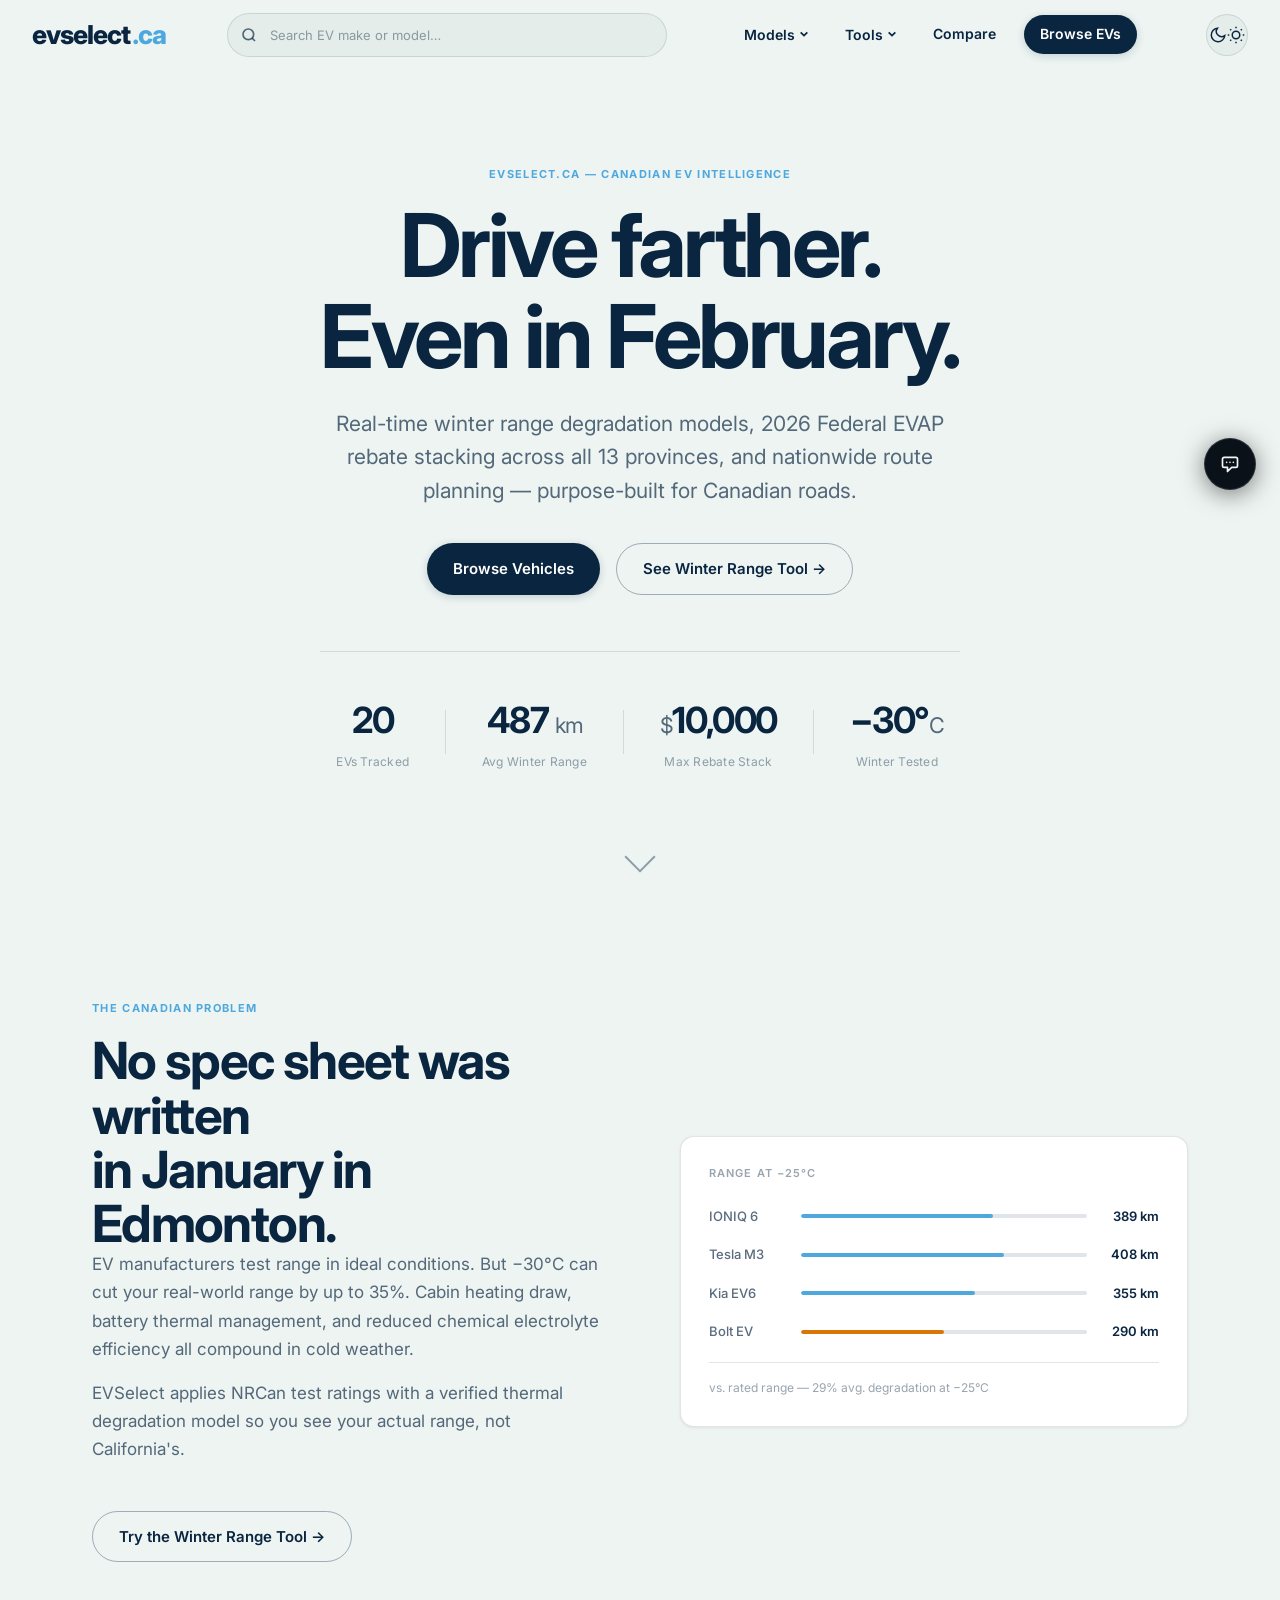
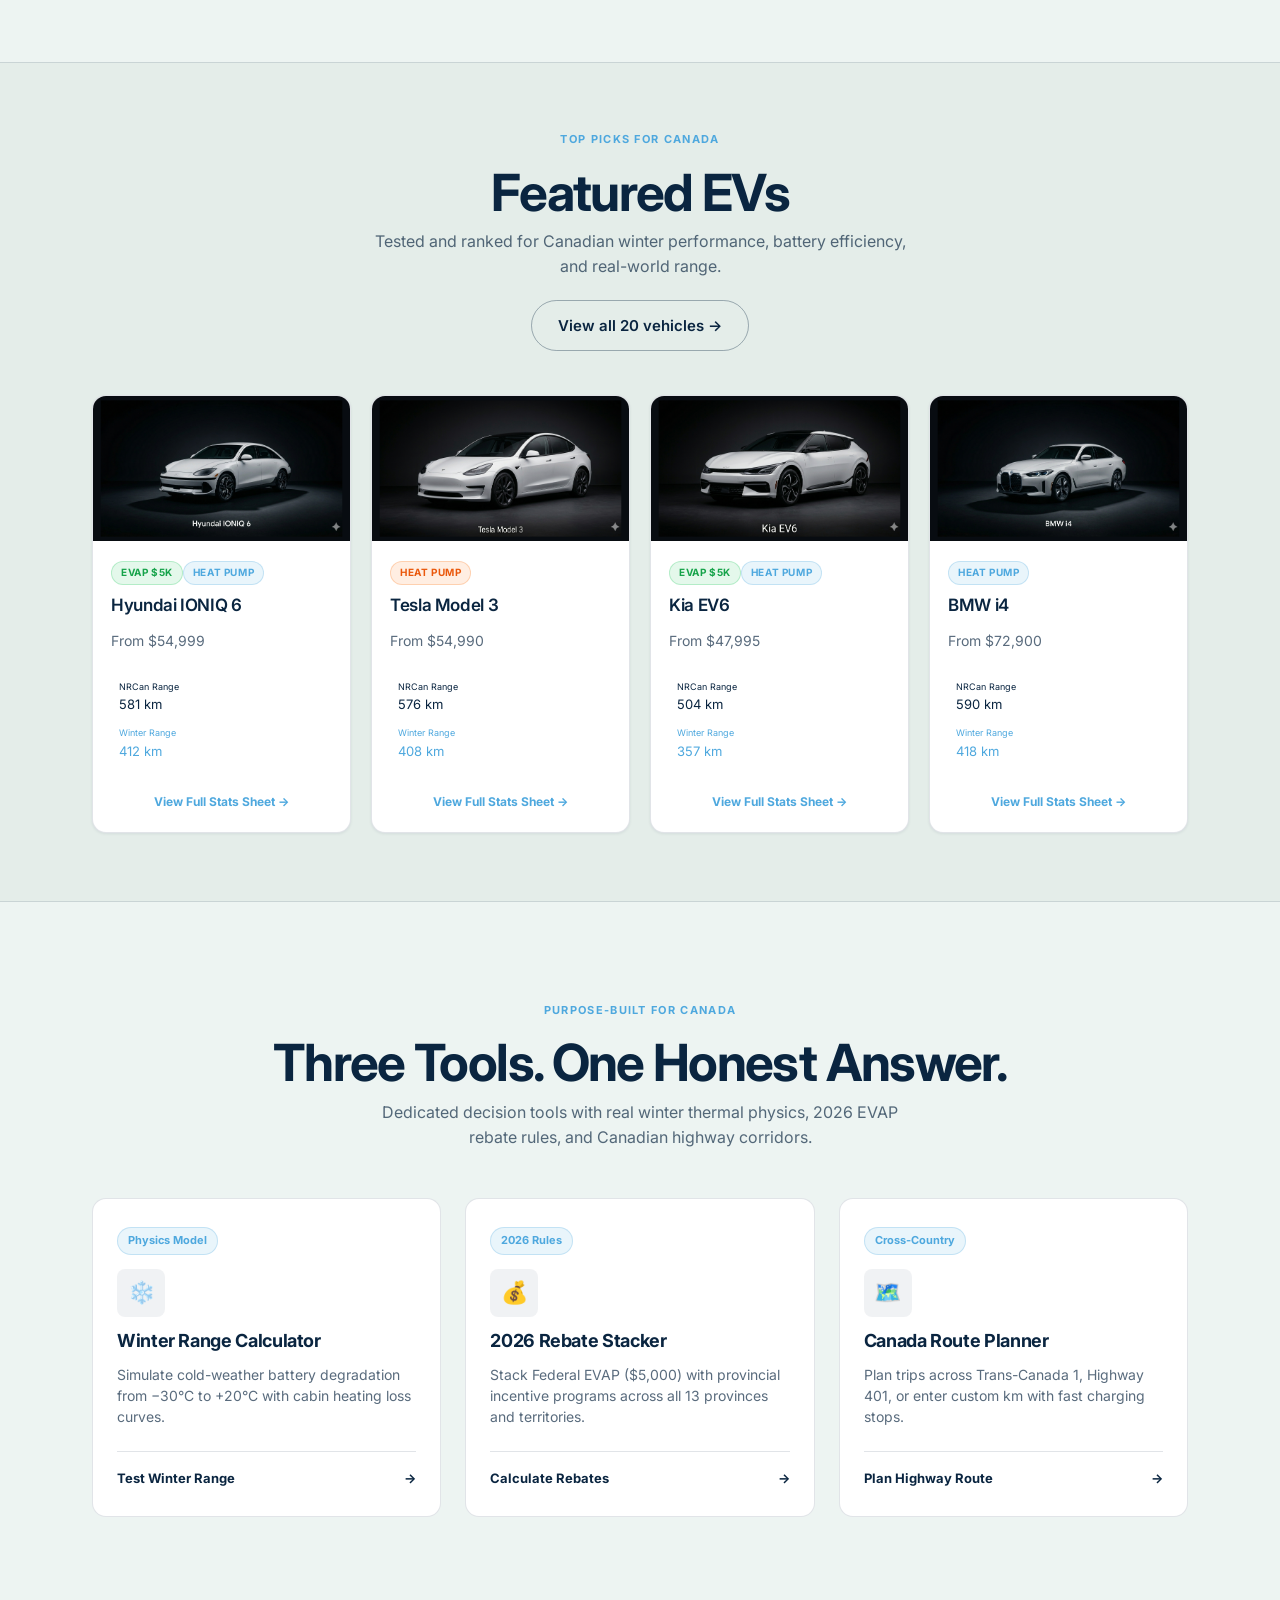
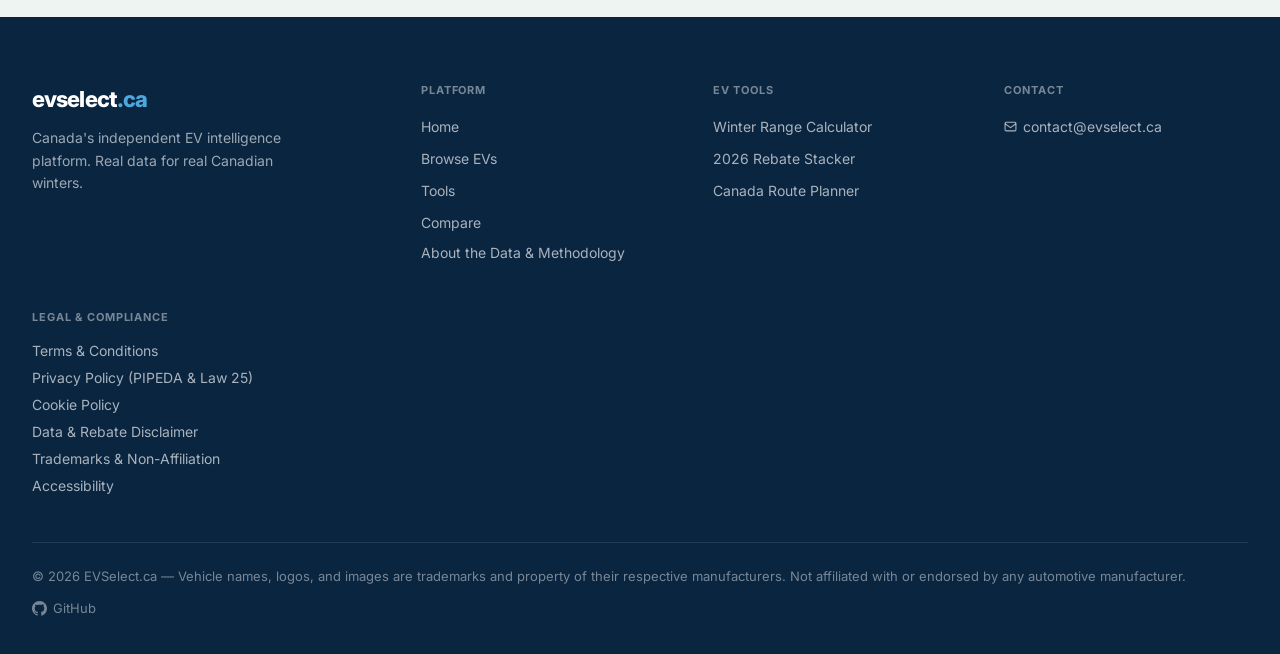
==== commit 2f68a2cd: "added contact email" ====
--- a/index.html
+++ b/index.html
@@ -788,6 +788,15 @@
             <a href="tools.html#winter">Winter Range Calculator</a>
             <a href="tools.html#rebate">2026 Rebate Stacker</a>
             <a href="tools.html#route">Canada Route Planner</a>
+          </div>
+        </div>
+        <div>
+          <div class="footer-col-title">Contact</div>
+          <div class="footer-links">
+            <a href="mailto:contact@evselect.ca" style="display:flex;align-items:center;gap:6px">
+              <svg width="13" height="13" viewBox="0 0 24 24" fill="none" stroke="currentColor" stroke-width="2" aria-hidden="true"><rect x="2" y="4" width="20" height="16" rx="2"/><path d="m2 7 10 7 10-7"/></svg>
+              contact@evselect.ca
+            </a>
           </div>
         </div>
         <div>
